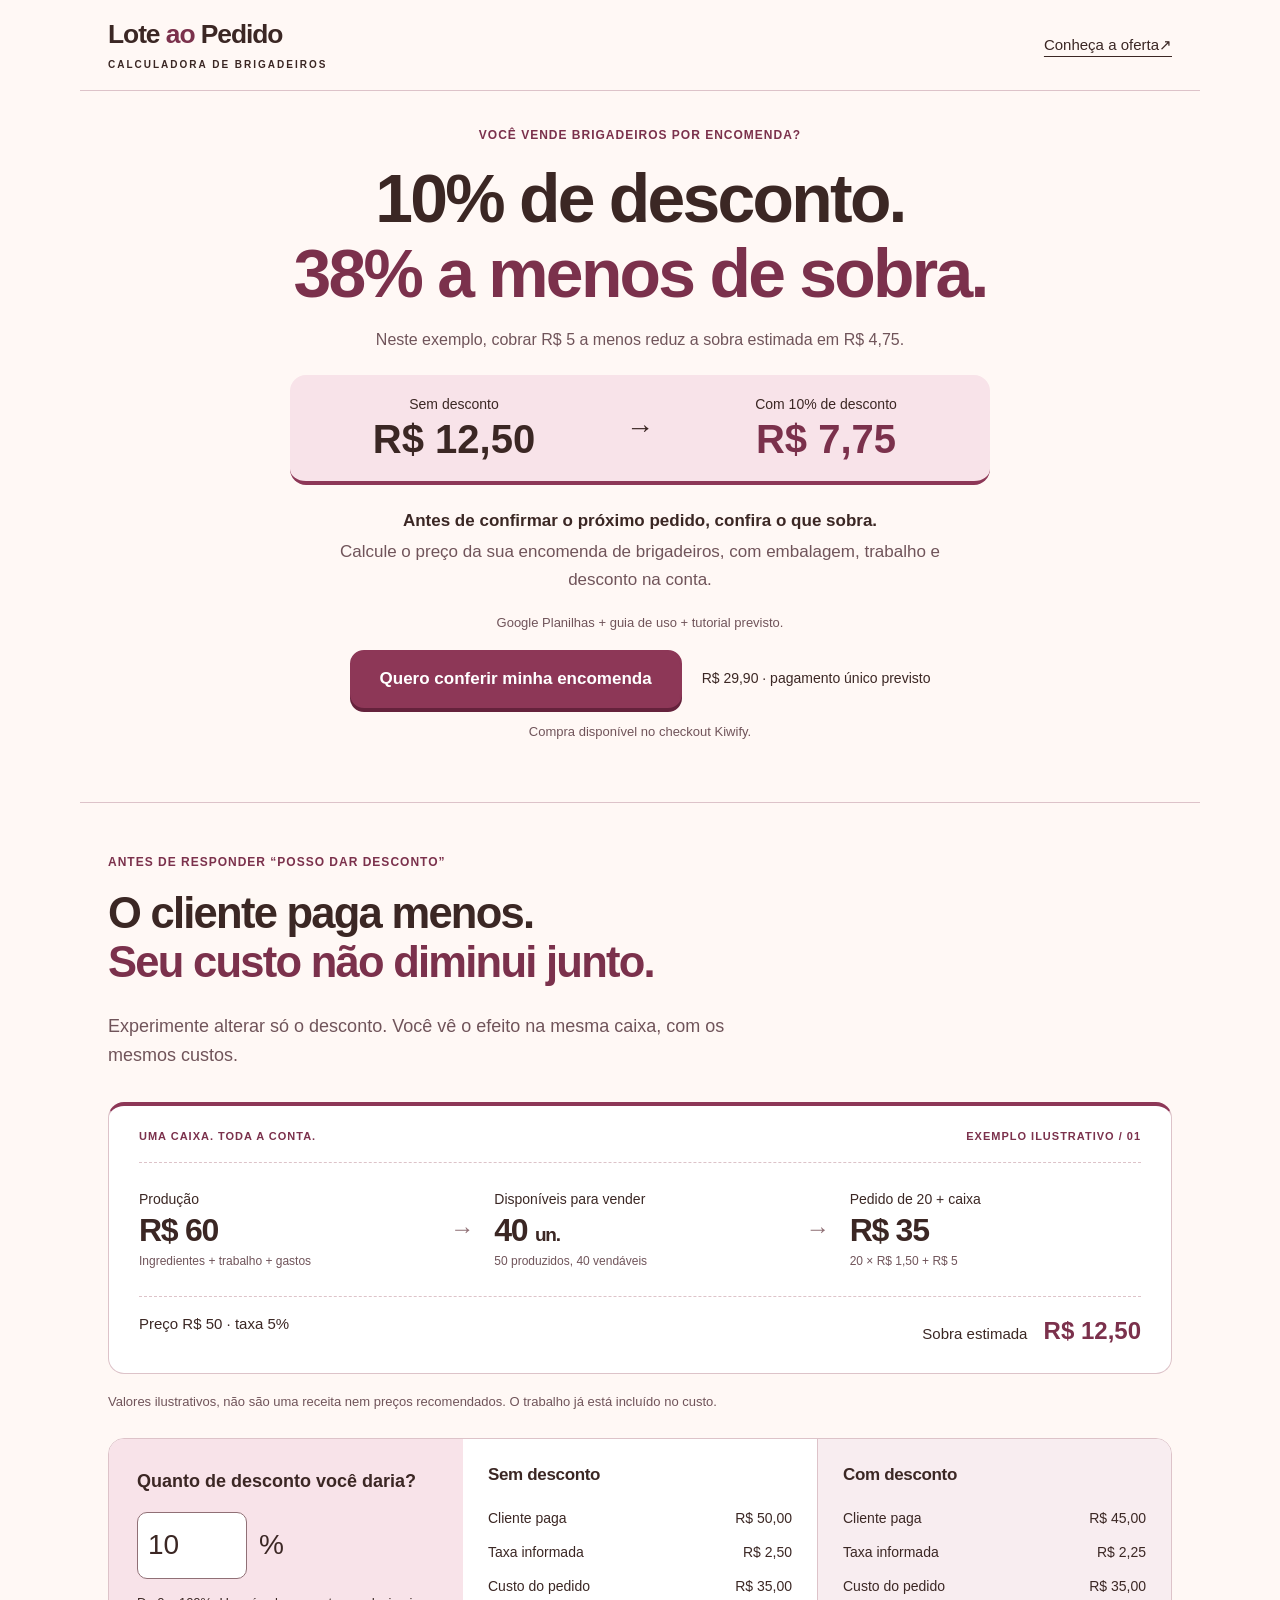
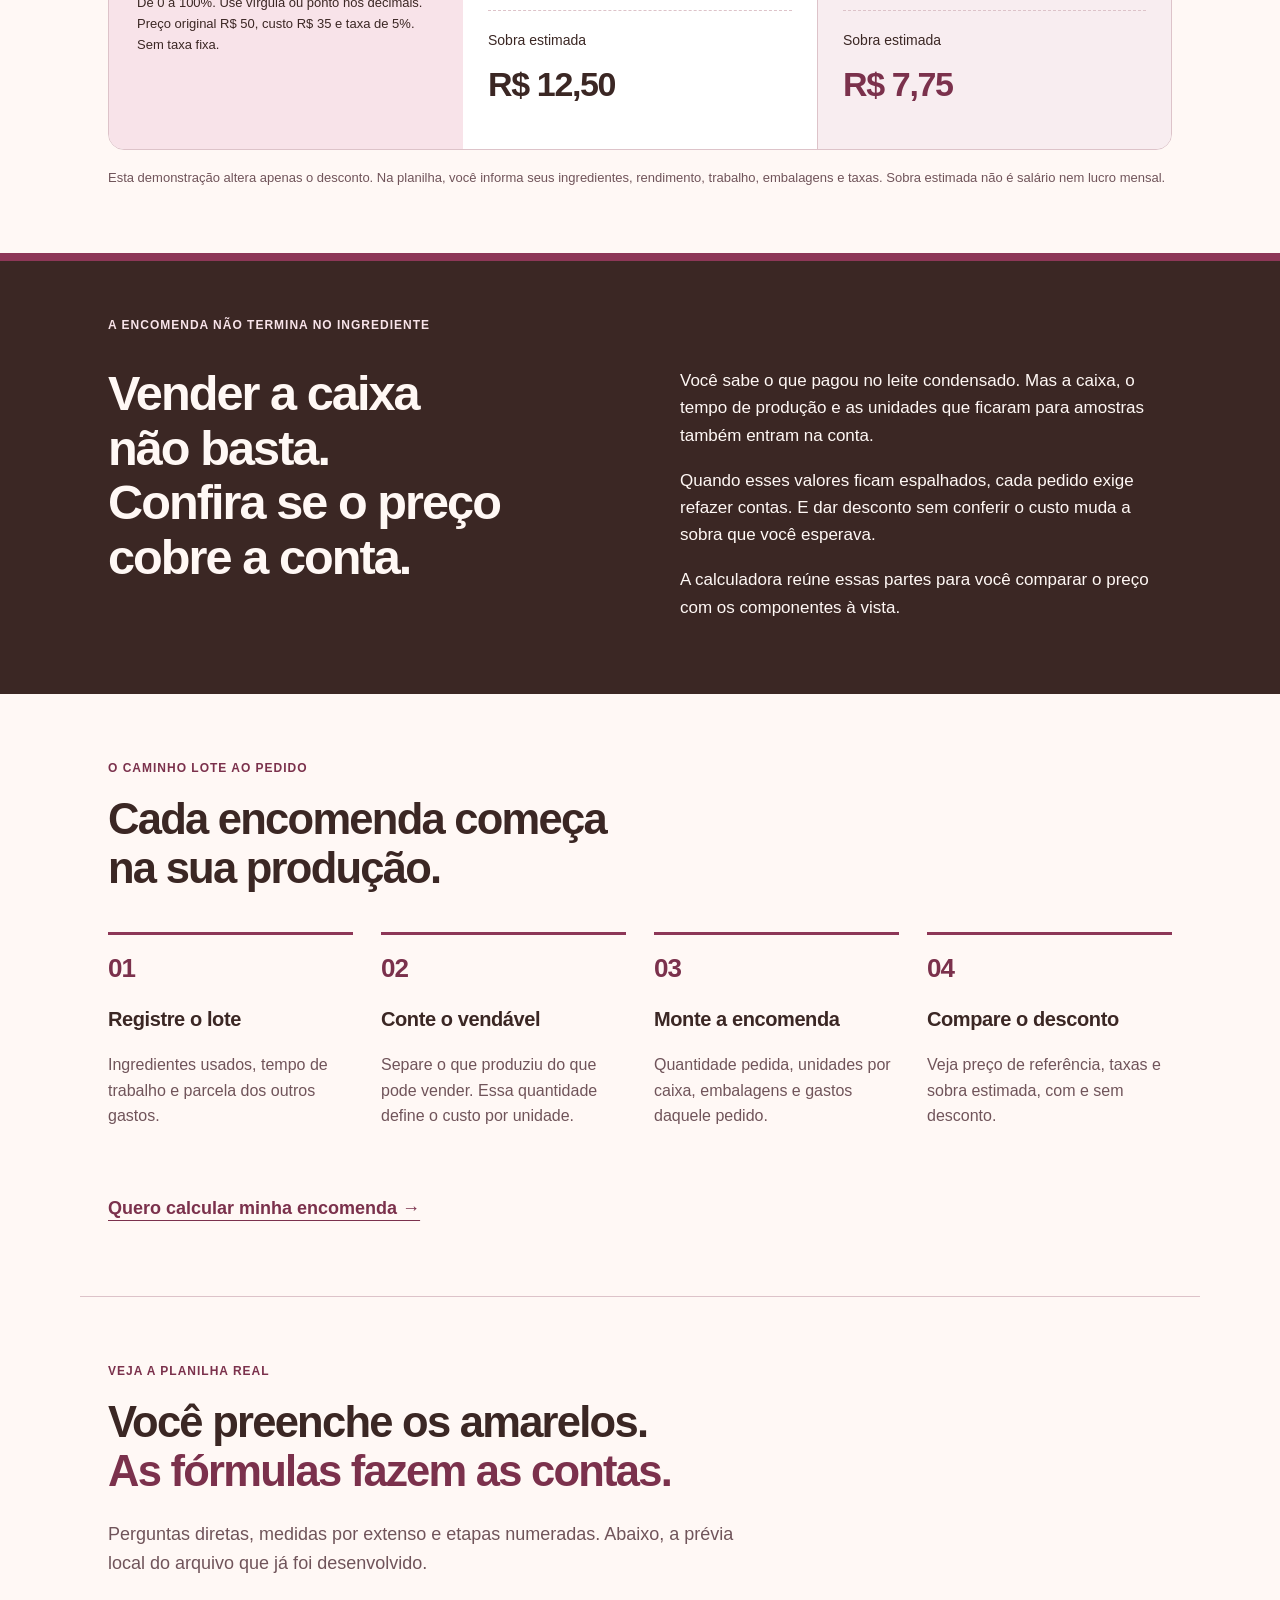
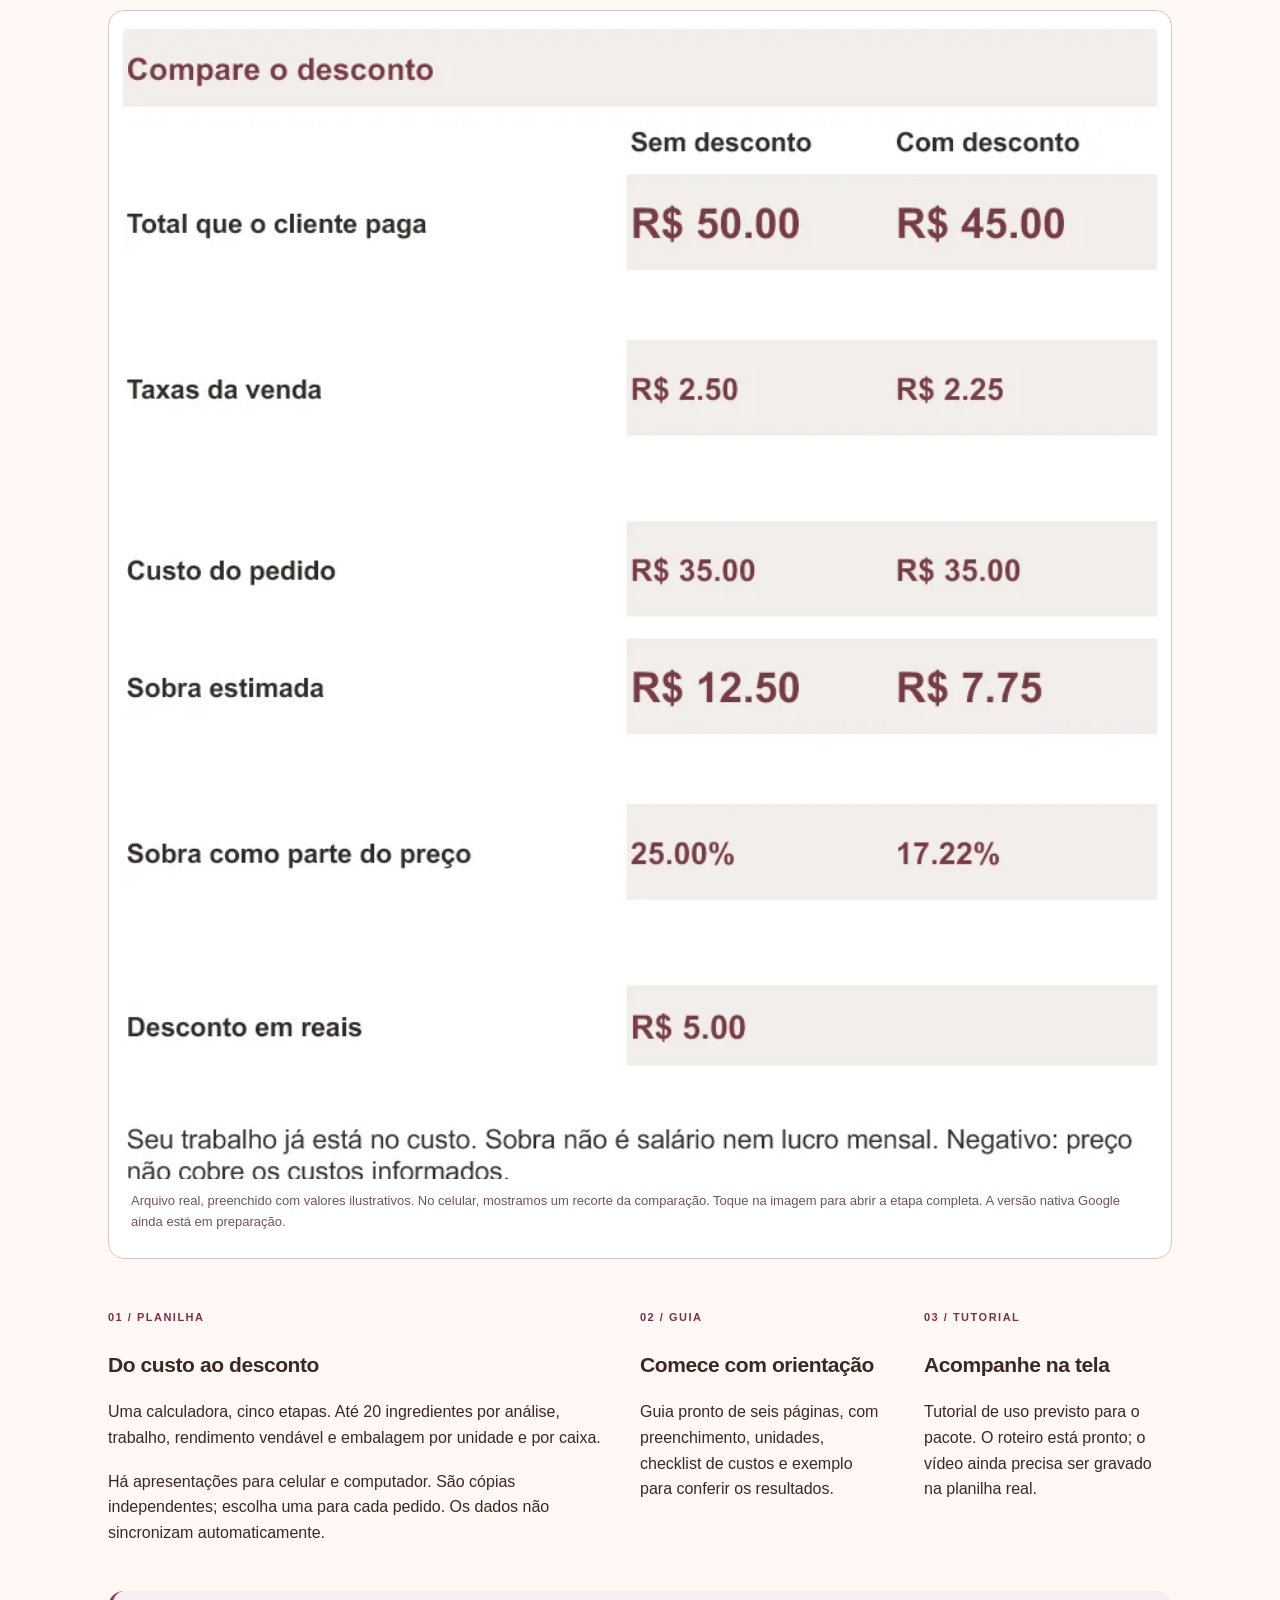
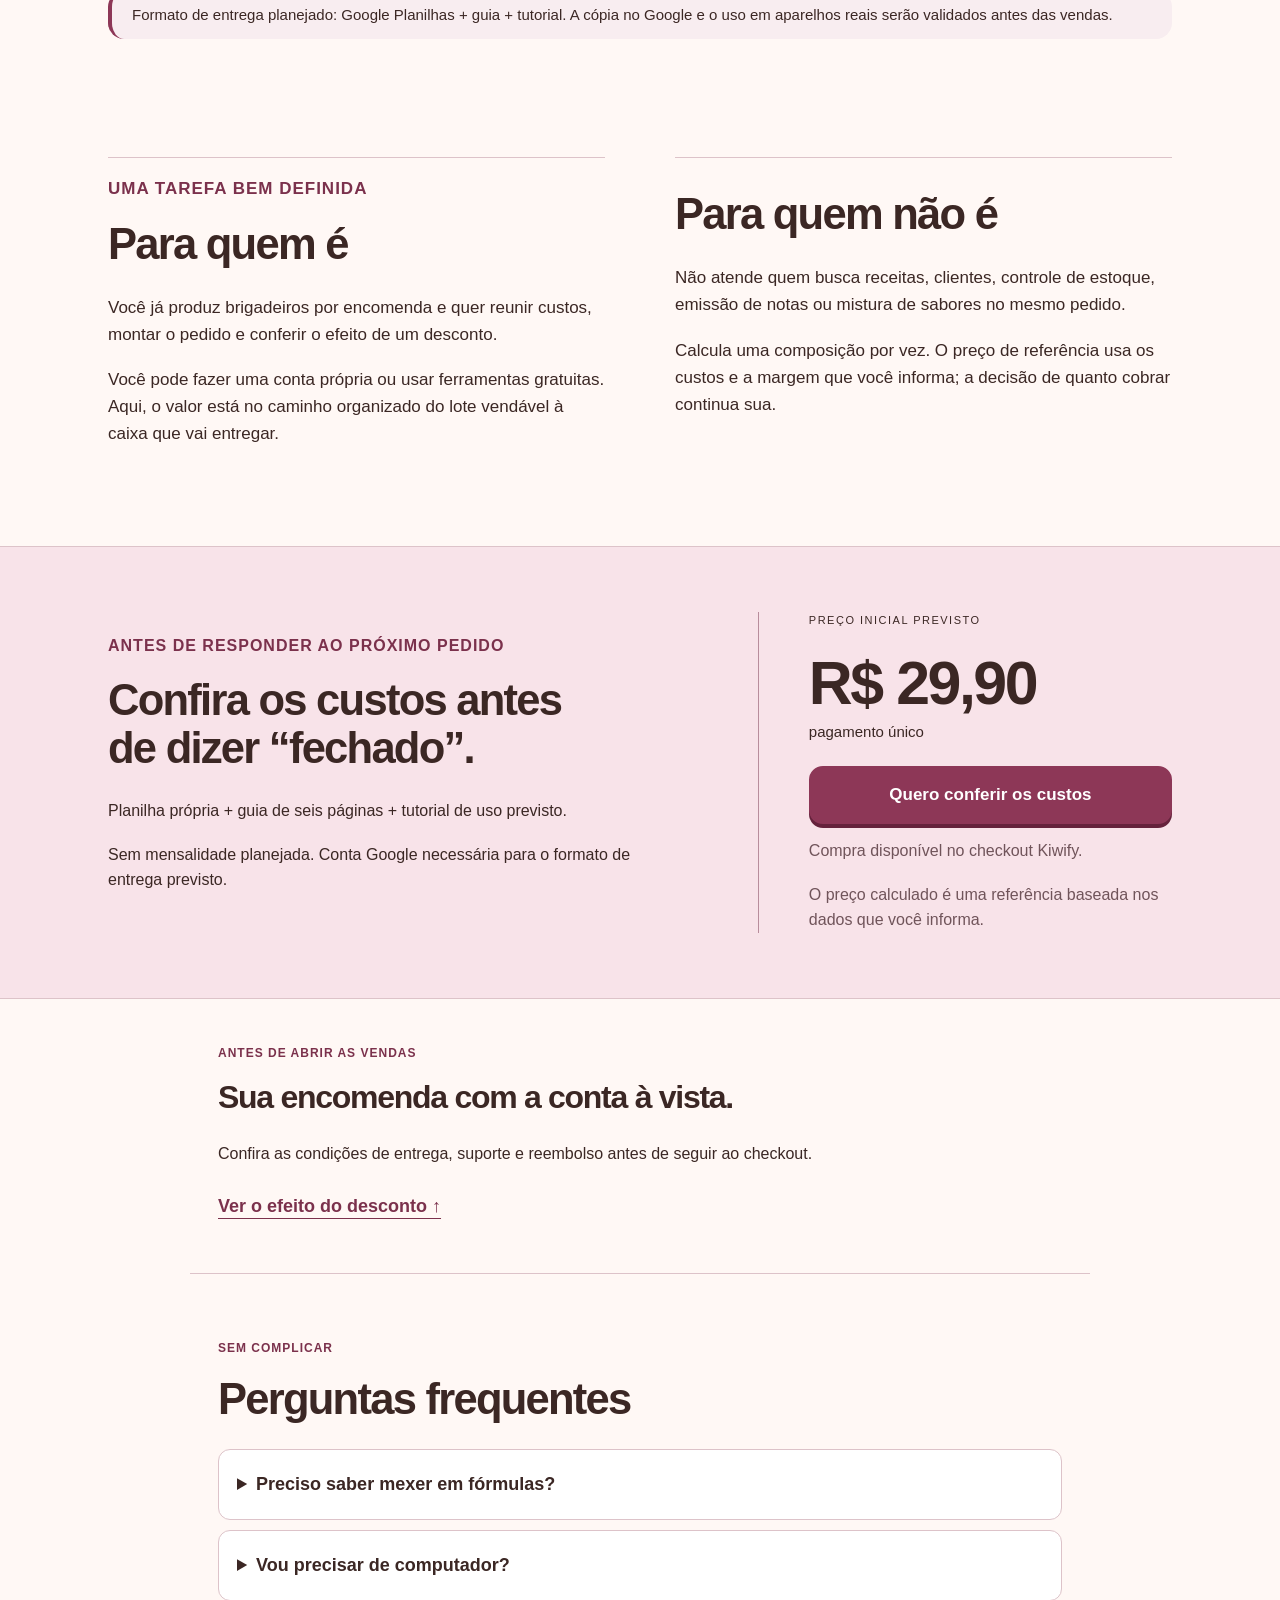
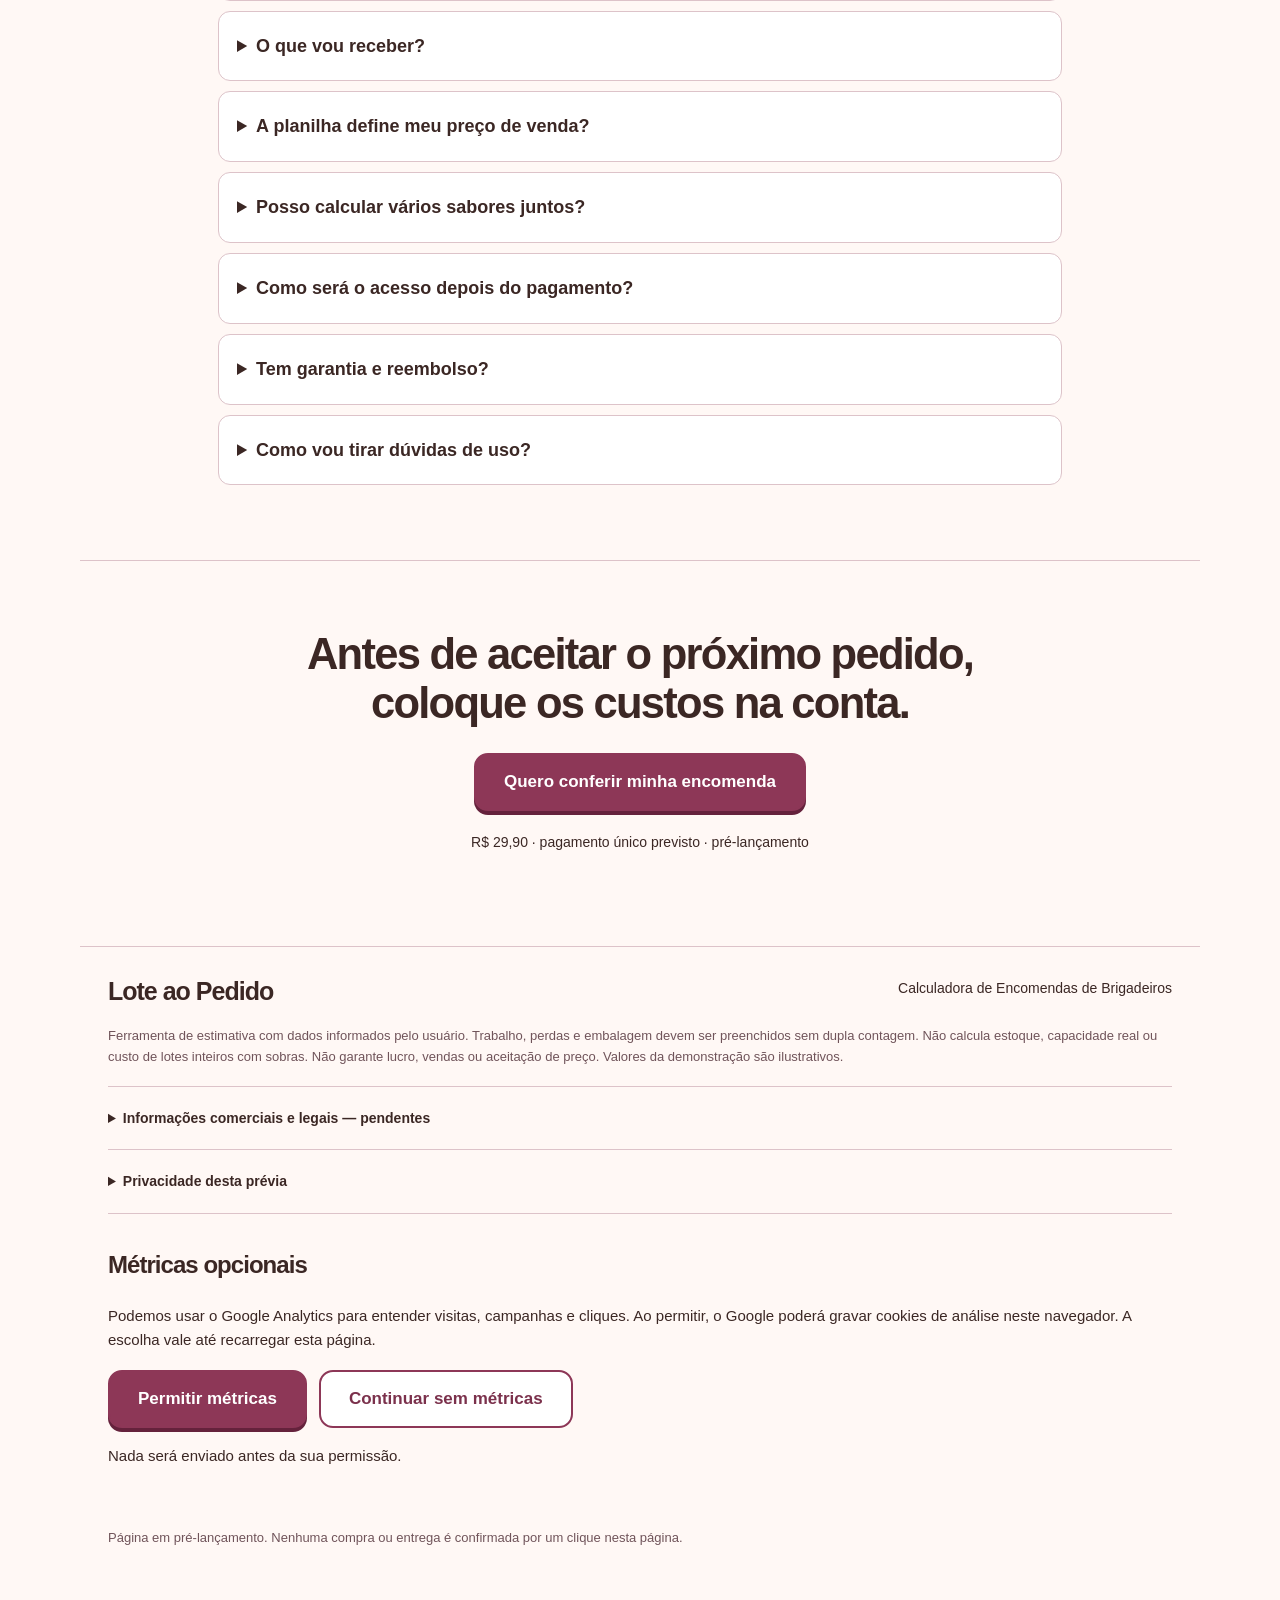
==== index.html @ d387a35c "Commit" ====
<!doctype html>
<html lang="pt-BR">
<head>
<meta charset="utf-8"><meta name="viewport" content="width=device-width, initial-scale=1">
<title>Calculadora de Encomendas de Brigadeiros | Lote ao Pedido</title>
<meta name="description" content="Calcule sua encomenda de brigadeiros com ingredientes, trabalho, embalagem e desconto. Conheça a calculadora Lote ao Pedido. Preço planejado: R$ 29,90.">
<meta name="robots" content="noindex, nofollow">
<meta property="og:title" content="10% de desconto. 38% a menos de sobra — veja a conta."><meta property="og:description" content="Calculadora de Encomendas de Brigadeiros. Do lote vendável ao pedido e ao desconto. Em pré-lançamento."><meta property="og:type" content="website"><meta property="og:locale" content="pt_BR"><meta property="og:image" content="img/og.png">
<meta name="theme-color" content="#8d3757"><link rel="icon" href="img/favicon.svg" type="image/svg+xml"><link rel="stylesheet" href="style.css">
<script src="config.js" defer></script><script src="analytics.js" defer></script><script src="app.js" defer></script>
</head>
<body>
<a class="skip" href="#conteudo">Pular para o conteúdo</a>
<header class="masthead wrap"><a class="wordmark" href="#conteudo">Lote <i>ao</i> Pedido<span>CALCULADORA DE BRIGADEIROS</span></a><a href="#oferta" class="header-link">Conheça a oferta <span aria-hidden="true">↗</span></a></header>
<main id="conteudo">
<section class="hero wrap" aria-labelledby="promessa">
<p class="eyebrow">VOCÊ VENDE BRIGADEIROS POR ENCOMENDA?</p>
<h1 id="promessa">10% de desconto.<br><span>38% a menos de sobra.</span></h1>
<p class="open-account">Neste exemplo, cobrar R$&nbsp;5 a menos reduz a sobra estimada em R$&nbsp;4,75.</p>
<div class="hero-impact" aria-label="Exemplo ilustrativo: sobra estimada antes e depois de dez por cento de desconto"><div><span>Sem desconto</span><strong>R$&nbsp;12,50</strong></div><b aria-hidden="true">→</b><div><span>Com 10% de desconto</span><strong>R$&nbsp;7,75</strong></div></div>
<p class="lead"><strong>Antes de confirmar o próximo pedido, confira o que sobra.</strong> Calcule o preço da sua encomenda de brigadeiros, com embalagem, trabalho e desconto na conta.</p>
<p class="caption hero-format">Google Planilhas + guia de uso + tutorial previsto.</p>
<div class="hero-actions"><a class="button" data-buy="hero" href="#pre-lancamento">Quero conferir minha encomenda</a><span>R$&nbsp;29,90 · pagamento único previsto</span></div>
<p class="status" data-launch-status>Pré-lançamento · compras ainda indisponíveis.</p>
</section>
<section class="demo wrap" id="conta" aria-labelledby="demo-title">
<div class="section-heading"><p class="eyebrow">ANTES DE RESPONDER “POSSO DAR DESCONTO”</p><h2 id="demo-title">O cliente paga menos.<br><i>Seu custo não diminui junto.</i></h2><p>Experimente alterar só o desconto. Você vê o efeito na mesma caixa, com os mesmos custos.</p></div>
<div class="receipt" aria-label="Resumo do exemplo ilustrativo">
<div class="receipt-title"><span>UMA CAIXA. TODA A CONTA.</span><span>EXEMPLO ILUSTRATIVO / 01</span></div>
<div class="receipt-flow"><div><span>Produção</span><strong>R$&nbsp;60</strong><small>Ingredientes + trabalho + gastos</small></div><b aria-hidden="true">→</b><div><span>Disponíveis para vender</span><strong>40 <em>un.</em></strong><small>50 produzidos, 40 vendáveis</small></div><b aria-hidden="true">→</b><div><span>Pedido de 20 + caixa</span><strong>R$&nbsp;35</strong><small>20 × R$ 1,50 + R$ 5</small></div></div>
<div class="receipt-bottom"><span>Preço R$&nbsp;50 · taxa 5%</span><span>Sobra estimada <strong>R$&nbsp;12,50</strong></span></div>
</div>
<p class="caption">Valores ilustrativos, não são uma receita nem preços recomendados. O trabalho já está incluído no custo.</p>

<div class="comparison"><div class="discount-control"><label for="desconto">Quanto de desconto você daria?</label><div><input id="desconto" type="text" inputmode="decimal" maxlength="12" value="10" aria-describedby="demo-hint demo-error"><span>%</span></div><p id="demo-hint">De 0 a 100%. Use vírgula ou ponto nos decimais. Preço original R$ 50, custo R$ 35 e taxa de 5%. Sem taxa fixa.</p><p id="demo-error" role="alert"></p></div>
<div class="comparison-results" aria-live="polite" aria-atomic="true"><div><h3>Sem desconto</h3><dl><div><dt>Cliente paga</dt><dd>R$&nbsp;50,00</dd></div><div><dt>Taxa informada</dt><dd>R$&nbsp;2,50</dd></div><div><dt>Custo do pedido</dt><dd>R$&nbsp;35,00</dd></div><div class="sum"><dt>Sobra estimada</dt><dd>R$&nbsp;12,50</dd></div></dl></div><div class="after"><h3>Com desconto</h3><dl><div><dt>Cliente paga</dt><dd id="preco-final">R$&nbsp;45,00</dd></div><div><dt>Taxa informada</dt><dd id="taxa-final">R$&nbsp;2,25</dd></div><div><dt>Custo do pedido</dt><dd>R$&nbsp;35,00</dd></div><div class="sum"><dt>Sobra estimada</dt><dd id="sobra-final">R$&nbsp;7,75</dd></div></dl></div></div></div>
<p class="caption">Esta demonstração altera apenas o desconto. Na planilha, você informa seus ingredientes, rendimento, trabalho, embalagens e taxas. Sobra estimada não é salário nem lucro mensal.</p><noscript><p>Ative JavaScript para alterar o desconto. O exemplo de 10% acima continua disponível para leitura.</p></noscript>
</section>
<section class="problem"><div class="wrap editorial"><p class="eyebrow">A ENCOMENDA NÃO TERMINA NO INGREDIENTE</p><h2>Vender a caixa não basta.<br>Confira se o preço cobre a conta.</h2><div><p>Você sabe o que pagou no leite condensado. Mas a caixa, o tempo de produção e as unidades que ficaram para amostras também entram na conta.</p><p>Quando esses valores ficam espalhados, cada pedido exige refazer contas. E dar desconto sem conferir o custo muda a sobra que você esperava.</p><p>A calculadora reúne essas partes para você comparar o preço com os componentes à vista.</p></div></div></section>
<section class="wrap mechanism" aria-labelledby="mechanism-title"><p class="eyebrow">O CAMINHO LOTE AO PEDIDO</p><h2 id="mechanism-title">Cada encomenda começa<br>na sua produção.</h2><ol class="steps"><li><span>01</span><h3>Registre o lote</h3><p>Ingredientes usados, tempo de trabalho e parcela dos outros gastos.</p></li><li><span>02</span><h3>Conte o vendável</h3><p>Separe o que produziu do que pode vender. Essa quantidade define o custo por unidade.</p></li><li><span>03</span><h3>Monte a encomenda</h3><p>Quantidade pedida, unidades por caixa, embalagens e gastos daquele pedido.</p></li><li><span>04</span><h3>Compare o desconto</h3><p>Veja preço de referência, taxas e sobra estimada, com e sem desconto.</p></li></ol><a class="text-link" data-buy="mecanismo" href="#pre-lancamento">Quero calcular minha encomenda →</a></section>
<section class="product wrap" id="planilha"><div class="section-heading"><p class="eyebrow">VEJA A PLANILHA REAL</p><h2>Você preenche os amarelos.<br><i>As fórmulas fazem as contas.</i></h2><p>Perguntas diretas, medidas por extenso e etapas numeradas. Abaixo, a prévia local do arquivo que já foi desenvolvido.</p></div>
<figure><a href="img/pedido.webp" aria-label="Abrir imagem ampliada da etapa Seu pedido"><picture><source media="(max-width: 760px)" srcset="img/comparacao.webp" width="811" height="905"><img src="img/pedido.webp" alt="Planilha real para computador, com campos amarelos à esquerda e comparação: sobra de 12,50 reais sem desconto e 7,75 reais com desconto." width="1518" height="2309" loading="lazy"></picture></a><figcaption>Arquivo real, preenchido com valores ilustrativos. No celular, mostramos um recorte da comparação. Toque na imagem para abrir a etapa completa. A versão nativa Google ainda está em preparação.</figcaption></figure>
<div class="deliverables"><div><span>01 / PLANILHA</span><h3>Do custo ao desconto</h3><p>Uma calculadora, cinco etapas. Até 20 ingredientes por análise, trabalho, rendimento vendável e embalagem por unidade e por caixa.</p><p>Há apresentações para celular e computador. São cópias independentes; escolha uma para cada pedido. Os dados não sincronizam automaticamente.</p></div><div><span>02 / GUIA</span><h3>Comece com orientação</h3><p>Guia pronto de seis páginas, com preenchimento, unidades, checklist de custos e exemplo para conferir os resultados.</p></div><div><span>03 / TUTORIAL</span><h3>Acompanhe na tela</h3><p>Tutorial de uso previsto para o pacote. O roteiro está pronto; o vídeo ainda precisa ser gravado na planilha real.</p></div></div>
<p class="note">Formato de entrega planejado: Google Planilhas + guia + tutorial. A cópia no Google e o uso em aparelhos reais serão validados antes das vendas.</p></section>
<section class="fit wrap"><div><p class="eyebrow">UMA TAREFA BEM DEFINIDA</p><h2>Para quem é</h2><p>Você já produz brigadeiros por encomenda e quer reunir custos, montar o pedido e conferir o efeito de um desconto.</p><p>Você pode fazer uma conta própria ou usar ferramentas gratuitas. Aqui, o valor está no caminho organizado do lote vendável à caixa que vai entregar.</p></div><div><h2>Para quem não é</h2><p>Não atende quem busca receitas, clientes, controle de estoque, emissão de notas ou mistura de sabores no mesmo pedido.</p><p>Calcula uma composição por vez. O preço de referência usa os custos e a margem que você informa; a decisão de quanto cobrar continua sua.</p></div></section>
<section class="offer" id="oferta"><div class="wrap offer-inner"><div><p class="eyebrow">ANTES DE RESPONDER AO PRÓXIMO PEDIDO</p><h2>Confira os custos antes de dizer “fechado”.</h2><p>Planilha própria + guia de seis páginas + tutorial de uso previsto.</p><p>Sem mensalidade planejada. Conta Google necessária para o formato de entrega previsto.</p></div><div class="purchase"><p>PREÇO INICIAL PREVISTO</p><strong class="price">R$&nbsp;29,90</strong><span>pagamento único</span><a class="button" data-buy="oferta" href="#pre-lancamento">Quero conferir os custos</a><p class="status" data-launch-status>Pré-lançamento · compras ainda indisponíveis.</p><p class="caption">O preço calculado é uma referência baseada nos dados que você informa.</p></div></div></section>
<section class="wrap launch" id="pre-lancamento" tabindex="-1"><p class="eyebrow">ANTES DE ABRIR AS VENDAS</p><h2>A oferta está em preparação.</h2><p>O checkout ainda não está disponível. A entrega, o suporte e as condições comerciais serão confirmados antes do lançamento. Você pode conhecer a ferramenta e experimentar a conta acima.</p><a class="text-link" href="#conta">Ver o efeito do desconto ↑</a></section>
<section class="faq wrap" id="duvidas"><p class="eyebrow">SEM COMPLICAR</p><h2>Perguntas frequentes</h2>
<details><summary>Preciso saber mexer em fórmulas?</summary><p>Você preenche os espaços amarelos e acompanha os resultados. As cinco etapas têm perguntas e orientações. O guia explica unidades, rateio e leitura da sobra.</p></details>
<details><summary>Vou precisar de computador?</summary><p>Existe uma apresentação estreita para celular e outra para computador. A entrega planejada usa uma conta Google e o app Google Planilhas no celular. Cópia, edição e recálculo em aparelhos reais ainda precisam de validação antes do lançamento.</p></details>
<details><summary>O que vou receber?</summary><p>O pacote planejado reúne a calculadora, o guia pronto de seis páginas e um tutorial de uso ainda a gravar. Não inclui receitas, consultoria contábil ou sistema de estoque.</p></details>
<details><summary>A planilha define meu preço de venda?</summary><p>Ela calcula um preço de referência com seus custos, taxas e margem informada. Você escolhe quanto cobrar. A ferramenta não prevê aceitação do cliente nem garante resultado financeiro.</p></details>
<details><summary>Posso calcular vários sabores juntos?</summary><p>Esta versão trabalha com uma composição de brigadeiro por análise. Para outra composição, faça outra cópia. Não calcula pedidos com mistura de sabores.</p></details>
<details><summary>Como será o acesso depois do pagamento?</summary><p>A entrega planejada é pela área de membros Kiwify, após aprovação do pagamento, com instruções no e-mail da compra. Esse fluxo ainda precisa ser configurado e testado. Não há acesso à planilha nesta página pública.</p></details>
<details><summary>Tem garantia e reembolso?</summary><p>A política planejada prevê solicitação de reembolso em sete dias, preservando os direitos legais aplicáveis. Condições, canal e contato serão preenchidos e confirmados antes das vendas; a política ainda não está ativa.</p></details>
<details><summary>Como vou tirar dúvidas de uso?</summary><p>O suporte previsto cobre acesso e uso básico. O e-mail real e o prazo de atendimento ainda serão definidos e publicados antes do lançamento.</p></details>
</section>
<section class="wrap final-cta"><h2>Antes de aceitar o próximo pedido,<br>coloque os custos na conta.</h2><a class="button" data-buy="final" href="#pre-lancamento">Quero conferir minha encomenda</a><p>R$&nbsp;29,90 · pagamento único previsto · pré-lançamento</p></section>
</main>
<footer class="wrap"><div class="footer-head"><strong>Lote ao Pedido</strong><span>Calculadora de Encomendas de Brigadeiros</span></div><p>Ferramenta de estimativa com dados informados pelo usuário. Trabalho, perdas e embalagem devem ser preenchidos sem dupla contagem. Não calcula estoque, capacidade real ou custo de lotes inteiros com sobras. Não garante lucro, vendas ou aceitação de preço. Valores da demonstração são ilustrativos.</p><details id="comercial"><summary>Informações comerciais e legais — pendentes</summary><dl class="legal-fields"><dt>Fornecedor e identificação fiscal</dt><dd>A preencher com dados reais antes do lançamento.</dd><dt>Endereço físico e eletrônico</dt><dd>A preencher com dados reais antes do lançamento.</dd><dt>E-mail de suporte e prazo de atendimento</dt><dd>A definir antes do lançamento.</dd><dt>Entrega e prazo de acesso</dt><dd>Fluxo Kiwify previsto; configuração e teste pendentes.</dd><dt>Termos de uso e licença</dt><dd>Texto final pendente. Uso pessoal da cópia, sem redistribuição ou revenda, previsto.</dd><dt>Reembolso</dt><dd>Política de sete dias planejada; canais e condições finais pendentes.</dd></dl></details><details id="privacidade"><summary>Privacidade desta prévia</summary><p>Os eventos de visita e clique ficam somente na memória da aba e desaparecem ao recarregar. O Google Analytics é opcional e só será carregado após sua permissão no controle abaixo. Você poderá recusar ou desativar as métricas sem perder acesso à página. Não inclua dados pessoais nos parâmetros de campanha. Na compra futura, a Kiwify processará os dados necessários ao pagamento. Política final, responsável, contato e retenção devem ser definidos antes do lançamento.</p></details><section id="metricas" hidden aria-labelledby="metricas-title"><h2 id="metricas-title">Métricas opcionais</h2><p>Podemos usar o Google Analytics para entender visitas, campanhas e cliques. Ao permitir, o Google poderá gravar cookies de análise neste navegador. A escolha vale até recarregar esta página.</p><div class="consent-actions"><button type="button" class="button" data-consent="allow">Permitir métricas</button><button type="button" class="button consent-deny" data-consent="deny">Continuar sem métricas</button></div><p data-consent-status role="status">Nada será enviado antes da sua permissão.</p></section><p class="caption">Página em pré-lançamento. Nenhuma compra ou entrega é confirmada por um clique nesta página.</p></footer>
<aside class="mobile-bar" aria-label="Oferta"><span><b>R$&nbsp;29,90</b><small>pré-lançamento</small></span><a class="button" data-buy="barra" href="#pre-lancamento">Ver a oferta</a></aside>
</body></html>
---- style.css ----
:root{--paper:#fff8f5;--ink:#3b2724;--plum:#7b314c;--line:#ddc3c9;--muted:#70545a;--cream:#f8e3e9;--white:#fffdfb}*{box-sizing:border-box}html{scroll-behavior:smooth;scroll-padding-top:24px}body{margin:0;background:var(--paper);color:var(--ink);font-family:"Trebuchet MS",Verdana,sans-serif;font-size:1.125rem;line-height:1.6}a{color:inherit}button,input{font:inherit}.wrap{max-width:1120px;margin:auto;padding-inline:28px}.masthead{display:flex;align-items:center;justify-content:space-between;padding-block:25px;border-bottom:1px solid var(--line)}.wordmark{text-decoration:none;font-family:Georgia,serif;font-size:1.875rem;line-height:1.1}.wordmark i{font-weight:400;font-size:1.4375rem}.wordmark span{display:block;font:0.625rem "Trebuchet MS",sans-serif;letter-spacing:2px;margin-top:10px}.header-link{font-size:0.9375rem;text-underline-offset:6px}.eyebrow{font-size:0.75rem;font-weight:bold;letter-spacing:1.8px;color:var(--plum);line-height:1.5}h1,h2{font-family:Georgia,"Times New Roman",serif;font-weight:400;letter-spacing:-.035em;line-height:1.09;text-wrap:balance}h1{font-size:clamp(2.125rem,4.1vw,3.625rem);max-width:960px;margin:20px auto;color:var(--plum)}h2{font-size:clamp(1.9375rem,3.4vw,3rem);margin:14px 0 25px}h2 i{color:var(--plum);font-weight:400}h3{font-size:1.3125rem;line-height:1.3}p{margin:0 0 18px}.hero{text-align:center;padding-top:46px}.open-account{font-size:1.0625rem}.lead{max-width:720px;margin:20px auto 24px;color:var(--muted)}.hero-actions{display:flex;align-items:center;justify-content:center;gap:20px}.hero-actions>span{font-size:0.875rem}.button{display:inline-flex;align-items:center;justify-content:center;min-height:52px;padding:14px 24px;background:var(--plum);color:white;text-decoration:none;border:1px solid var(--plum);font-weight:bold;font-size:1rem;border-radius:4px;line-height:1.4;text-align:center}.button:hover{background:#6b2842}.text-link{text-underline-offset:6px;font-weight:bold;color:var(--plum)}.status{font-size:0.875rem;margin:14px 0;color:var(--muted)}.receipt{background:var(--white);margin:36px auto 0;text-align:left;border:1px solid var(--line);border-top:5px solid var(--plum);box-shadow:0 12px 0 -5px #ead5dc;padding:22px 30px}.receipt-title{display:flex;justify-content:space-between;font-size:0.6875rem;letter-spacing:1.5px;color:var(--plum);border-bottom:1px dashed var(--line);padding-bottom:17px}.receipt-flow{display:grid;grid-template-columns:1fr auto 1fr auto 1fr;gap:20px;align-items:center;padding:25px 0}.receipt-flow>div{display:flex;flex-direction:column}.receipt-flow span{font-size:0.875rem}.receipt-flow strong{font-size:2.375rem;line-height:1.3;font-weight:400;font-family:Georgia,serif}.receipt-flow em{font-size:1.1875rem;font-style:normal}.receipt-flow small{font-size:0.75rem;color:var(--muted)}.receipt-flow>b{color:#907076;font-size:1.5rem}.receipt-bottom{display:flex;justify-content:space-between;border-top:1px dashed var(--line);padding-top:15px;font-size:0.9375rem}.receipt-bottom strong{font-size:1.5rem;margin-left:12px;color:var(--plum)}.caption{font-size:0.8125rem;line-height:1.6;color:var(--muted);margin:18px 0 0}.demo,.mechanism,.product,.faq{padding-block:85px}.section-heading{max-width:760px;margin-bottom:32px}.section-heading>p:not(.eyebrow){max-width:640px;color:var(--muted)}.comparison{display:grid;grid-template-columns:1fr 2fr;border:1px solid var(--line);background:var(--white)}.discount-control{background:var(--cream);padding:28px;align-self:stretch}.discount-control label{display:block;font-weight:bold;margin-bottom:16px}.discount-control>div{display:flex;align-items:center;gap:12px;font-size:1.75rem}.discount-control input{background:var(--white);border:1px solid #907076;border-radius:3px;width:110px;padding:10px;color:var(--ink)}.discount-control p{font-size:0.8125rem;margin:14px 0 0}.comparison-results{display:grid;grid-template-columns:1fr 1fr}.comparison-results>div{padding:25px}.comparison-results .after{border-left:1px solid var(--line);background:#f8edf0}.comparison-results h3{font-size:1.0625rem;margin:0 0 20px}dl{margin:0}dl>div{display:flex;justify-content:space-between;gap:12px;margin-bottom:12px;font-size:0.875rem}dd{margin:0;white-space:nowrap;font-variant-numeric:tabular-nums}.sum{display:block;border-top:1px dashed var(--line);padding-top:18px}.sum dd{font-size:2.1875rem;font-family:Georgia,serif;color:var(--plum);margin-top:6px}.negative{color:#9b2222!important}.problem{background:var(--plum);color:var(--paper);padding-block:64px}.editorial{display:grid;grid-template-columns:1fr 1fr;column-gap:80px}.editorial .eyebrow{color:#f8e3e9;grid-column:1/-1}.editorial h2{font-size:clamp(2.25rem,4.5vw,3.875rem)}.editorial>div{padding-top:15px;font-size:1.0625rem}.steps{list-style:none;padding:0;display:grid;grid-template-columns:repeat(4,1fr);gap:28px;margin:40px 0}.steps li{border-top:1px solid var(--line);padding-top:18px}.steps span{color:var(--plum);font:italic 1.875rem Georgia,serif}.steps h3{font-size:1.25rem}.steps p{font-size:1rem;color:var(--muted)}.product{border-top:1px solid var(--line)}figure{margin:0;background:var(--white);border:1px solid var(--line);padding:14px}figure img{display:block;width:100%;height:auto}figcaption{padding:12px 8px;font-size:0.8125rem;color:var(--muted)}.deliverables{display:grid;grid-template-columns:2fr 1fr 1fr;gap:36px;margin-top:42px}.deliverables span{font-size:0.6875rem;font-weight:bold;letter-spacing:1.5px;color:var(--plum)}.deliverables p{font-size:1rem}.note{border-left:3px solid var(--plum);padding:12px 20px;background:#f8edf0;font-size:0.9375rem;margin-top:28px}.fit{display:grid;grid-template-columns:1fr 1fr;gap:70px;padding-block:35px 80px}.fit>div{border-top:1px solid var(--line);padding-top:18px}.fit p{font-size:1.0625rem}.offer{background:#f8e3e9;padding-block:65px}.offer-inner{display:grid;grid-template-columns:1.4fr 1fr;gap:70px;align-items:center}.offer-inner>div>p{font-size:1rem}.purchase{border-left:1px solid #b88d9c;padding-left:50px}.purchase>p:first-child{font-size:0.6875rem;letter-spacing:1.5px}.price{display:block;font:4rem Georgia,serif;color:var(--plum)}.purchase>span{display:block;font-size:0.9375rem;margin-bottom:22px}.purchase .button{width:100%}.launch{padding-block:45px;border-bottom:1px solid var(--line);max-width:900px}.launch h2{font-size:2rem}.launch p:not(.eyebrow){font-size:1rem}.faq{max-width:900px}details{border-top:1px solid var(--line)}summary{cursor:pointer;font-weight:bold;padding:20px 0;min-height:48px}details p{padding-right:20px;font-size:1rem}.final-cta{border-top:1px solid var(--line);text-align:center;padding-block:55px 75px}.final-cta p{margin-top:20px;font-size:0.875rem}footer{border-top:1px solid var(--line);padding-block:30px 45px}footer>p{font-size:0.8125rem;color:var(--muted)}.footer-head{display:flex;justify-content:space-between;gap:18px;margin-bottom:20px;font-size:0.875rem}.footer-head strong{font:1.5625rem Georgia,serif}footer summary{font-size:0.875rem}.legal-fields{font-size:0.875rem;padding-bottom:20px}.legal-fields dt{font-weight:bold}.legal-fields dd{white-space:normal;margin-bottom:12px}.mobile-bar{display:none}.skip{position:absolute;left:12px;top:-100px;background:var(--white);padding:10px;z-index:20}.skip:focus{top:10px}:focus-visible{outline:3px solid #7b314c;outline-offset:5px}
@media(max-width:760px){body{font-size:1.0625rem}.wrap{padding-inline:22px}.masthead{padding-block:18px}.wordmark{font-size:1.5625rem}.wordmark span{font-size:0.5rem}.header-link{font-size:0.75rem}.hero{padding-top:28px}.eyebrow{font-size:0.625rem;letter-spacing:1.2px}h1{font-size:2.125rem;margin:15px auto;line-height:1.12}.lead{font-size:1rem;line-height:1.55;margin:15px auto 20px}.open-account{font-size:0.875rem}.hero-actions{flex-direction:column;gap:10px}.hero-actions .button{width:100%}.hero-actions>span{font-size:0.8125rem}.status{font-size:0.75rem}.receipt{margin-top:25px;padding:18px}.receipt-title{font-size:0.5625rem;gap:15px}.receipt-flow{gap:12px;grid-template-columns:1fr;padding:18px 0}.receipt-flow>div{display:grid;grid-template-columns:1fr auto;gap:0 10px}.receipt-flow small{grid-column:1/-1}.receipt-flow strong{font-size:1.75rem}.receipt-flow>b{display:none}.receipt-bottom{display:block;font-size:0.8125rem}.receipt-bottom>span{display:block}.receipt-bottom strong{font-size:1.5rem}.caption{font-size:0.75rem}.demo,.mechanism,.product,.faq{padding-block:55px}.comparison{grid-template-columns:1fr}.discount-control{padding:22px}.discount-control>div{font-size:1.5rem}.comparison-results>div{padding:18px 14px}dl>div{display:block;font-size:0.8125rem}dl dd{font-size:1.0625rem}.sum dd{font-size:1.75rem}.comparison-results h3{font-size:1rem}.editorial{grid-template-columns:1fr;gap:0}.problem{padding-block:40px}.editorial h2{margin-bottom:15px}.editorial>div{padding:0}.steps{grid-template-columns:1fr 1fr;gap:24px 22px}.steps p{font-size:0.9375rem}.steps h3{font-size:1.125rem}.deliverables{grid-template-columns:1fr;gap:20px;margin-top:30px}.deliverables>div{border-bottom:1px solid var(--line)}figure{padding:5px}.fit{grid-template-columns:1fr;gap:25px;padding-block:15px 50px}.offer{padding-block:40px}.offer-inner{grid-template-columns:1fr;gap:24px}.purchase{padding-left:0;border-left:0;border-top:1px solid #b88d9c;padding-top:24px}.purchase .price{font-size:3.5rem}.launch{padding-block:32px}.final-cta{padding-block:35px 50px}footer{padding-bottom:115px}.footer-head{flex-direction:column}.mobile-bar{position:fixed;bottom:0;left:0;right:0;display:flex;justify-content:space-between;align-items:center;gap:16px;padding:12px 22px calc(12px + env(safe-area-inset-bottom));background:var(--white);border-top:1px solid var(--line);z-index:10}.mobile-bar small{display:block;font-size:0.6875rem}.mobile-bar .button{font-size:0.875rem;padding:10px 20px;min-height:46px}html{scroll-padding-bottom:110px}#pre-lancamento{scroll-margin-bottom:110px}}
@media(max-width:360px){h1{font-size:1.875rem}.wrap{padding-inline:18px}.header-link{font-size:0.6875rem}.sum dd{font-size:1.5625rem}.receipt-title{letter-spacing:.5px}.mobile-bar{padding-inline:18px}}
@media(prefers-reduced-motion:reduce){html{scroll-behavior:auto}}

[hidden]{display:none!important}

.comparison,.offer-inner,.steps,.masthead{min-width:0}.comparison>* , .offer-inner>* , .steps>*{min-width:0}.masthead{flex-wrap:wrap;gap:16px}
@media(max-width:760px){.comparison-results{grid-template-columns:repeat(auto-fit,minmax(min(100%,8rem),1fr))}.comparison-results .after{border-top:1px solid var(--line)}.steps{grid-template-columns:repeat(auto-fit,minmax(min(100%,8rem),1fr))}.purchase .price{font-size:min(3.5rem,15vw)}.receipt-flow>div{grid-template-columns:minmax(0,1fr) auto}.mobile-bar>*{min-width:0}.mobile-bar .button{flex:1}.mobile-bar b{font-size:min(1.0625rem,5vw)}}

@media(min-width:761px) and (max-width:950px){.offer-inner{grid-template-columns:1fr}.purchase{padding-left:0;border-left:0;border-top:1px solid #b88d9c;padding-top:24px}.comparison{grid-template-columns:1fr}}

/* Confeitaria: chocolate no texto, rosa nos destaques e frutas vermelhas na ação. */
:root{--paper:#fff8f5;--ink:#3b2724;--plum:#7b314c;--line:#ddc3c9;--muted:#70545a;--cream:#f8e3e9;--white:#fff;--action:#8d3757}
h1,h2,h3,.wordmark,.receipt-flow strong,.sum dd,.steps span,.price,.footer-head strong{font-family:"Trebuchet MS",Verdana,sans-serif;font-weight:800;font-style:normal;letter-spacing:-.04em}
h1{font-size:clamp(2.5rem,5.3vw,4.75rem);line-height:1.1;margin:16px auto;max-width:1000px;color:var(--ink)}h1 span{color:var(--plum)}h2 i,.wordmark i{font-style:normal;font-weight:800;color:var(--plum)}h2{line-height:1.12}h3{letter-spacing:-.02em}.wordmark{font-size:1.65rem}.wordmark i{font-size:inherit}.wordmark span{font-weight:bold}.masthead{padding-block:20px}.hero{padding-block:35px 46px}.eyebrow{letter-spacing:1px}.open-account{font-size:1rem;color:var(--muted);max-width:670px;margin:16px auto}.lead{font-size:1.0625rem;max-width:650px;margin:20px auto}.lead strong{display:block;color:var(--ink);margin-bottom:4px}
.hero-impact{display:flex;align-items:center;justify-content:center;gap:30px;max-width:700px;margin:22px auto;padding:18px 22px;background:var(--cream);border-bottom:4px solid var(--action)}.hero-impact>div{flex:1;min-width:0}.hero-impact span{display:block;font-size:.875rem}.hero-impact strong{display:block;font-size:2.5rem;font-weight:800;font-variant-numeric:tabular-nums;line-height:1.2}.hero-impact>div:last-child strong{color:var(--plum)}.hero-impact>b{font-size:1.75rem}
.button{background:var(--action);border:2px solid var(--action);border-radius:7px;min-height:54px;font-weight:800;box-shadow:0 4px 0 #65223c}.button:hover{background:#702943;border-color:#702943}.button:active{box-shadow:none;transform:translateY(2px)}.status{font-size:.8125rem}.receipt{margin:0;border-top:4px solid var(--action);box-shadow:none}.receipt-flow strong{font-size:2rem}.receipt-title{font-weight:bold;letter-spacing:1px}.comparison{margin-top:26px}.comparison-results .after{background:#f8edf0}.sum dd{font-size:2.125rem;color:var(--ink)}.after .sum dd{color:var(--plum)}.demo{padding-block:50px 65px;border-top:1px solid var(--line)}.problem{background:var(--ink);border-top:8px solid var(--action);padding-block:55px}.editorial .eyebrow{color:var(--cream)}.editorial h2{font-size:clamp(2rem,3.8vw,3.25rem)}.steps li{border-top:3px solid var(--action)}.steps span{font-size:1.625rem}.mechanism,.product,.faq{padding-block:65px}.note{background:#f8edf0;border-left-color:var(--action)}.offer{background:var(--cream);border-block:1px solid #ddc3c9}.purchase{border-color:#b88d9c}.price{font-size:3.8rem;color:var(--ink);line-height:1.2}.mobile-bar{border-top-color:var(--action)}:focus-visible{outline-color:#7b314c}
@media(max-width:950px){dl>div{display:block}.receipt-bottom{flex-wrap:wrap}}
@media(max-width:760px){.masthead{padding-block:16px}.wordmark{font-size:1.375rem}.hero{padding-block:26px 32px}h1{font-size:2.3rem;margin:15px auto;line-height:1.1}.eyebrow{font-size:.6875rem;letter-spacing:.7px}.open-account{font-size:.875rem;line-height:1.5;margin:12px auto}.hero-impact{gap:10px;padding:13px 12px;margin:18px auto}.hero-impact span{font-size:.6875rem}.hero-impact strong{font-size:min(1.75rem,7vw);margin-top:5px}.hero-impact>b{font-size:1.25rem}.lead{font-size:.9375rem;line-height:1.5;margin:17px auto}.hero-actions{gap:12px}.status{font-size:.75rem}.receipt{margin:0}.receipt-flow strong{font-size:1.625rem}.demo,.mechanism,.product,.faq{padding-block:45px}.sum dd{font-size:1.625rem}.problem{padding-block:35px}.editorial h2{margin-bottom:20px}.mobile-bar{border-top-width:2px}.purchase .price{font-size:min(3.5rem,15vw)}}
@media(max-width:360px){h1{font-size:2.05rem}.sum dd{font-size:1.4375rem}}
@media(prefers-reduced-motion:reduce){.button:active{transform:none}}

/* Áreas de toque e controles opcionais sem sobrepor a leitura. */
h1,h2,h3,.receipt-flow span{overflow-wrap:anywhere}
.button{border-radius:14px;min-height:58px;padding-inline:28px;font-size:1.0625rem;transition:transform .16s ease,box-shadow .16s ease,background-color .16s ease}
.button:hover{transform:translateY(-2px);box-shadow:0 7px 0 #65223c}
.hero-impact,.receipt,.comparison,figure,.note{border-radius:16px}
.comparison{overflow:hidden}
.discount-control input{border-radius:10px}
figure img{border-radius:10px}
.note{border-left-width:4px}
.faq details{border:1px solid var(--line);border-radius:12px;margin-block:10px;padding-inline:18px;background:var(--white)}
.mobile-bar{border-radius:18px 18px 0 0}
@media(prefers-reduced-motion:reduce){.button{transition:none}.button:hover{transform:none}}
.header-link,.text-link{display:inline-flex;align-items:center;min-height:44px}.hero-format{margin:0 auto 16px}.consent-actions{display:flex;flex-wrap:wrap;gap:12px}.consent-deny{background:var(--white);color:var(--plum);box-shadow:none}.consent-deny:hover{background:var(--cream);border-color:var(--plum)}#metricas{padding-block:24px;border-top:1px solid var(--line)}#metricas h2{font-size:1.5rem}#metricas p{font-size:.9375rem}#metricas [data-consent-status]{margin-top:16px}.button:disabled{cursor:default;box-shadow:none}input{caret-color:var(--plum)}::selection{background:var(--cream);color:var(--ink)}
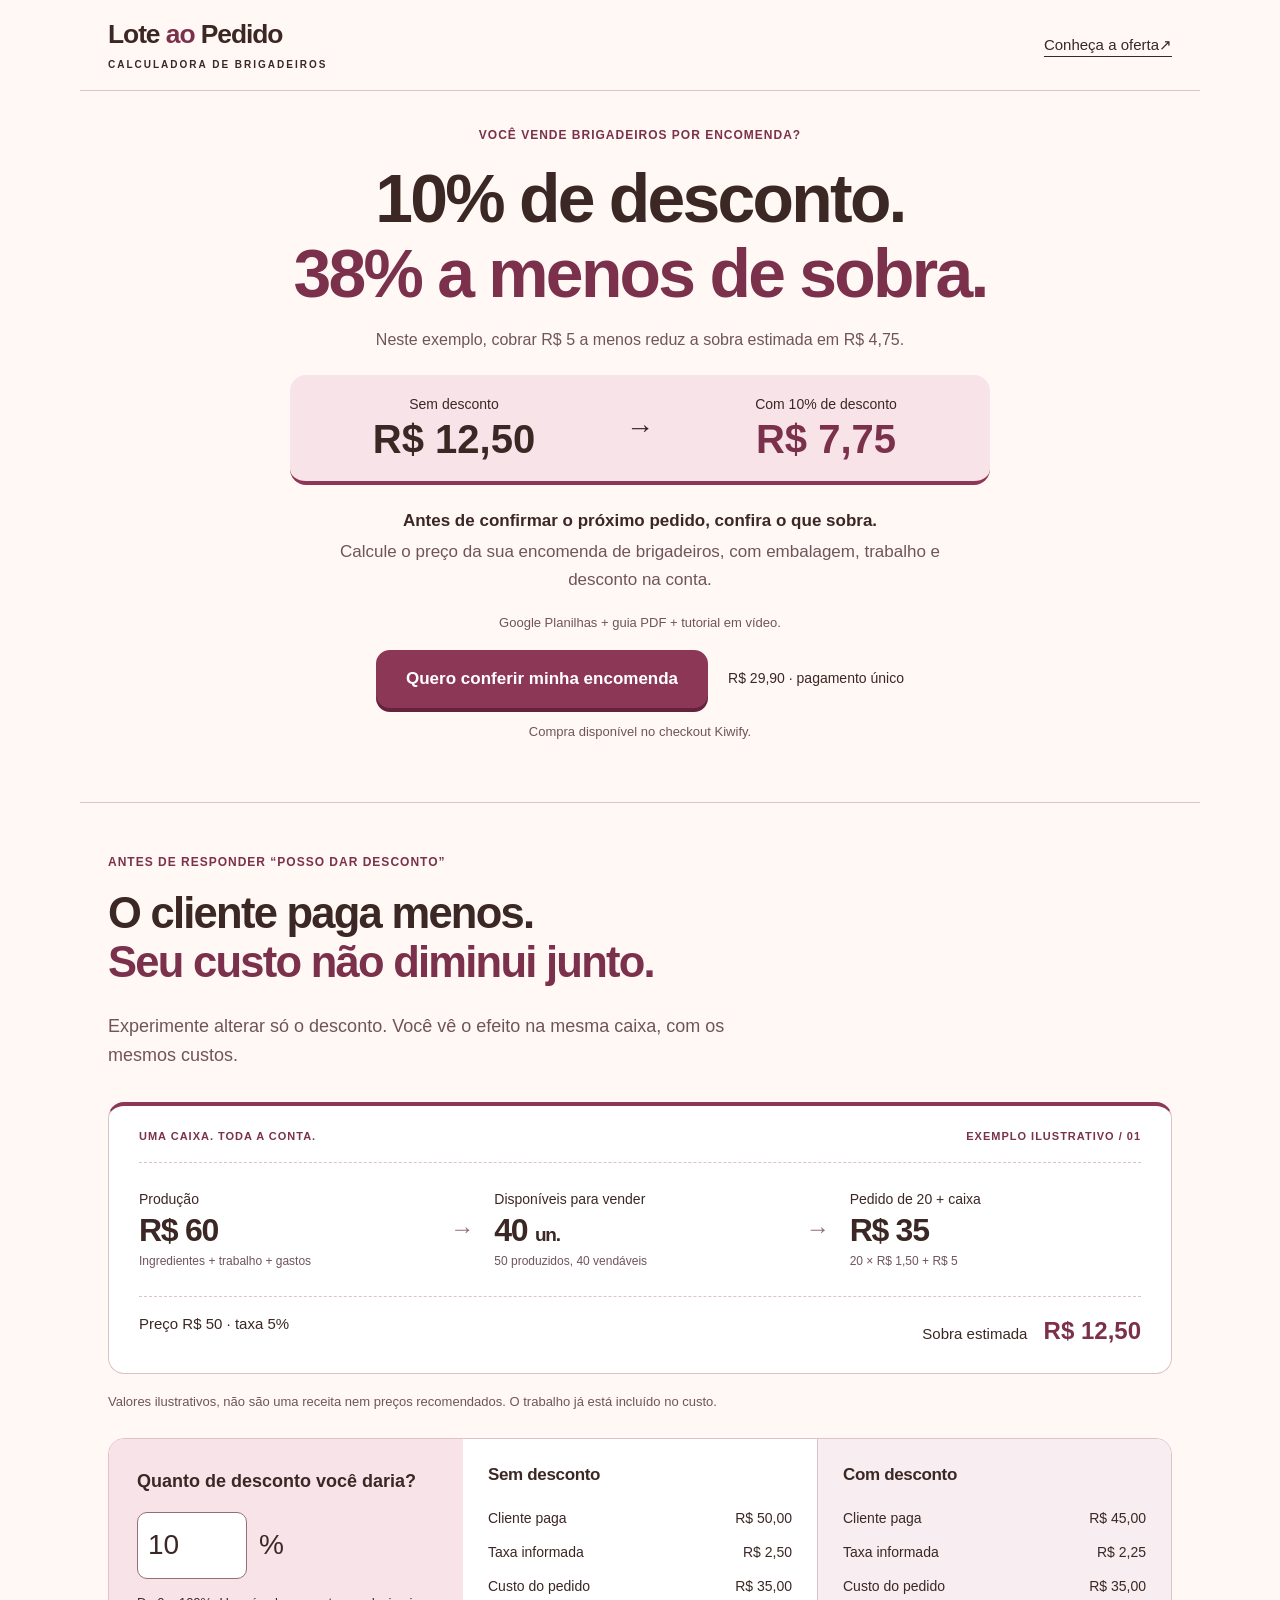
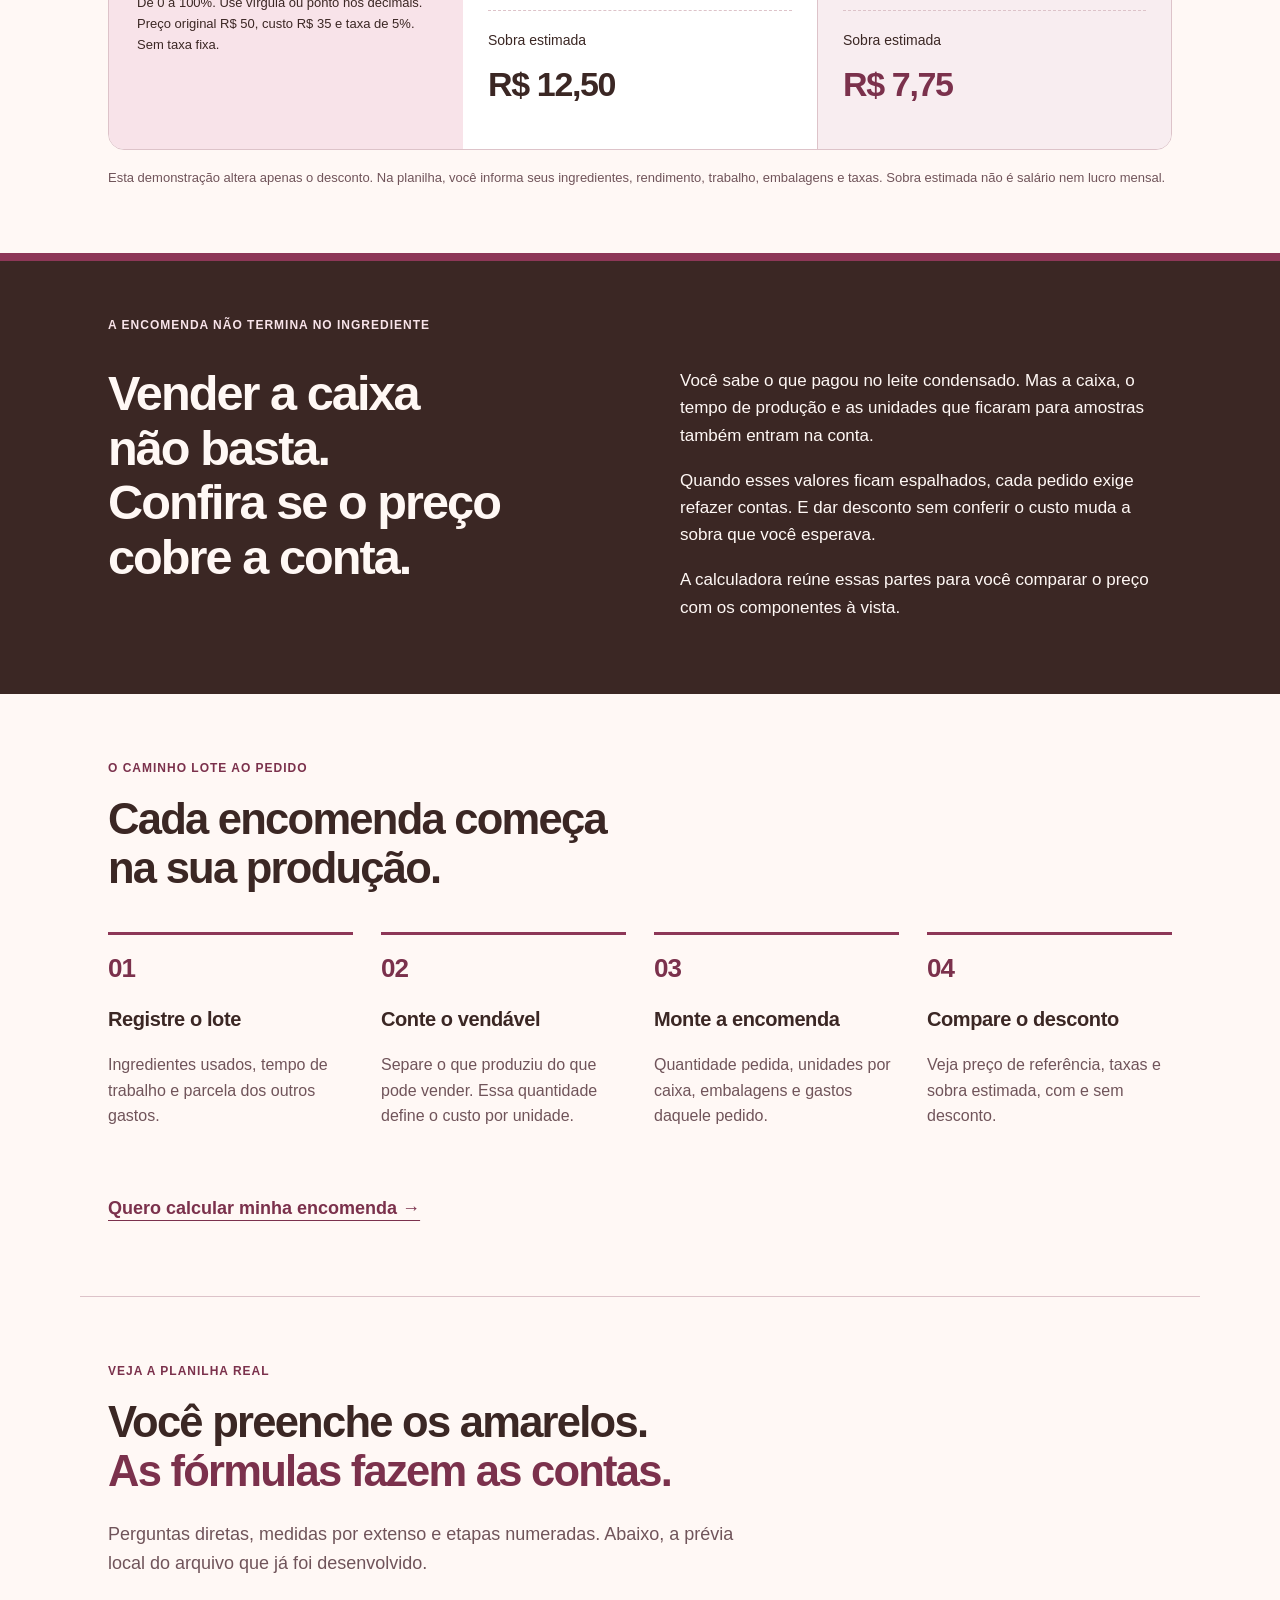
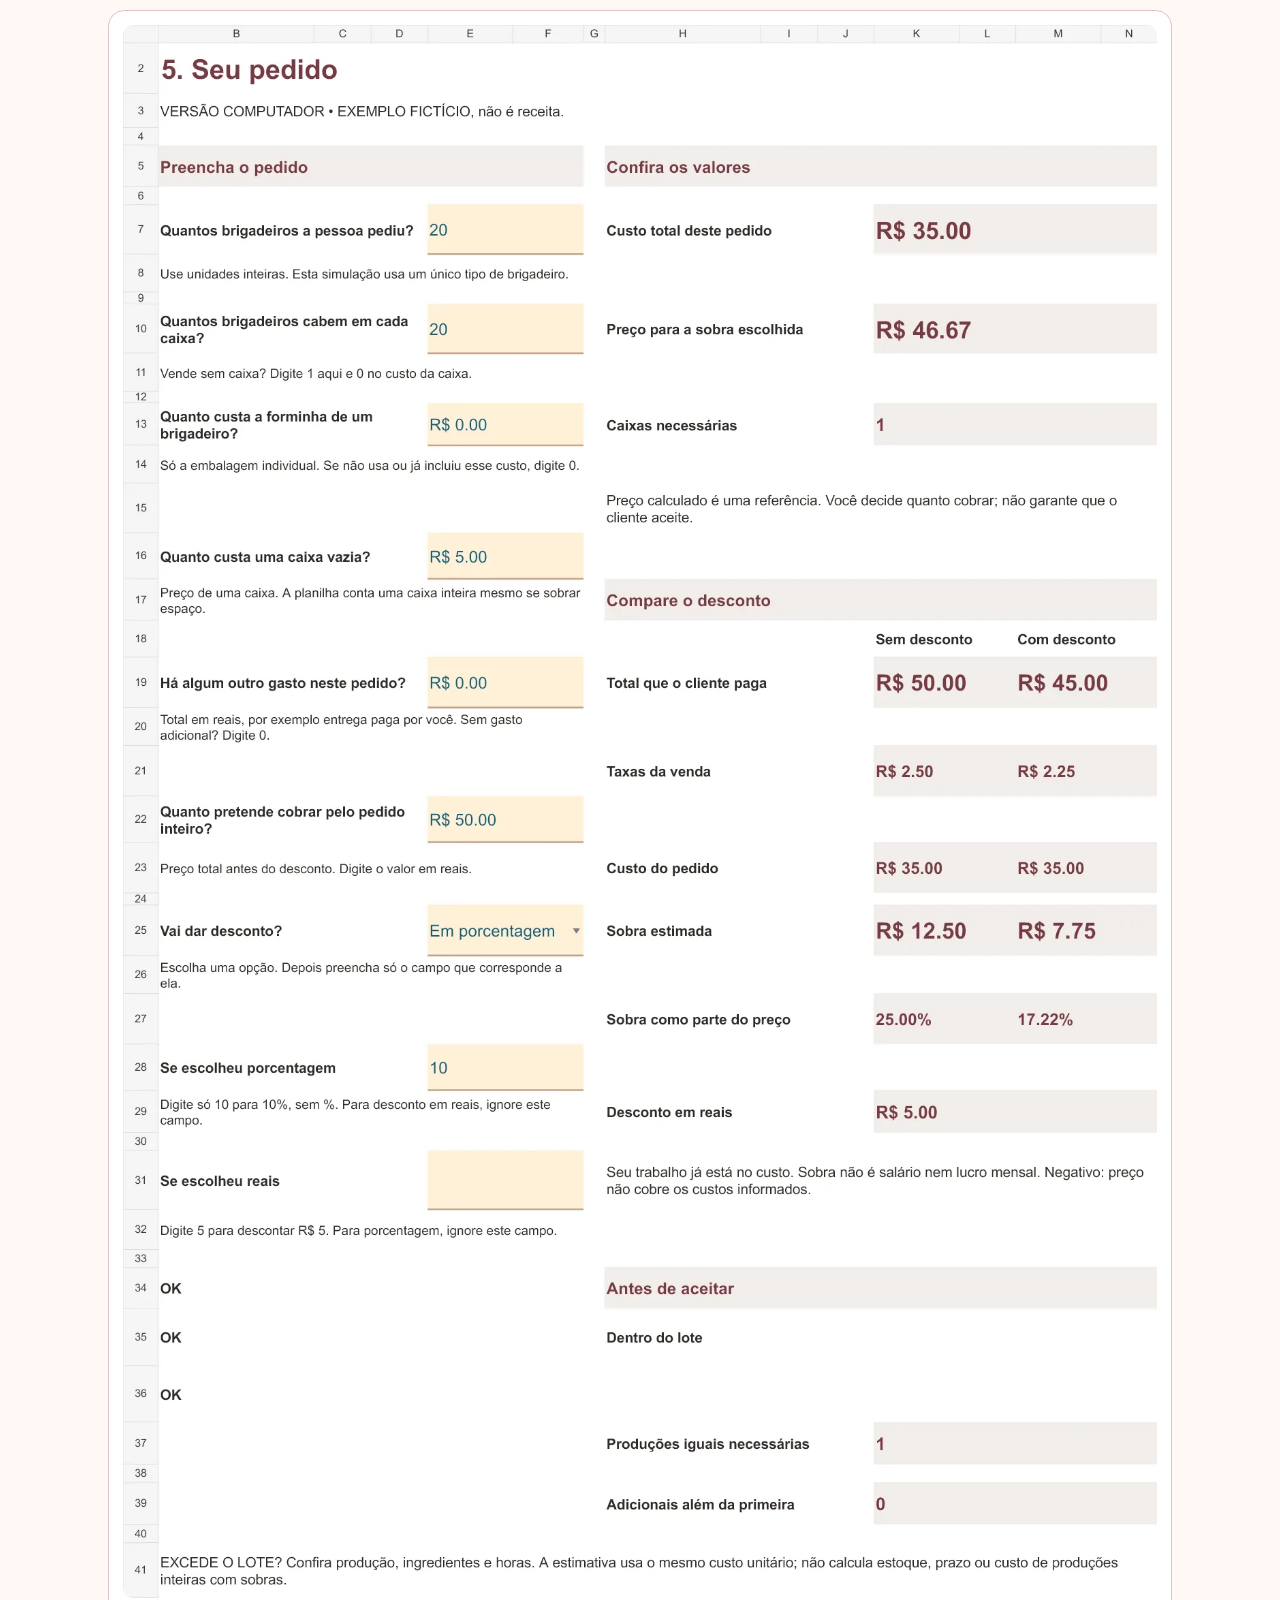
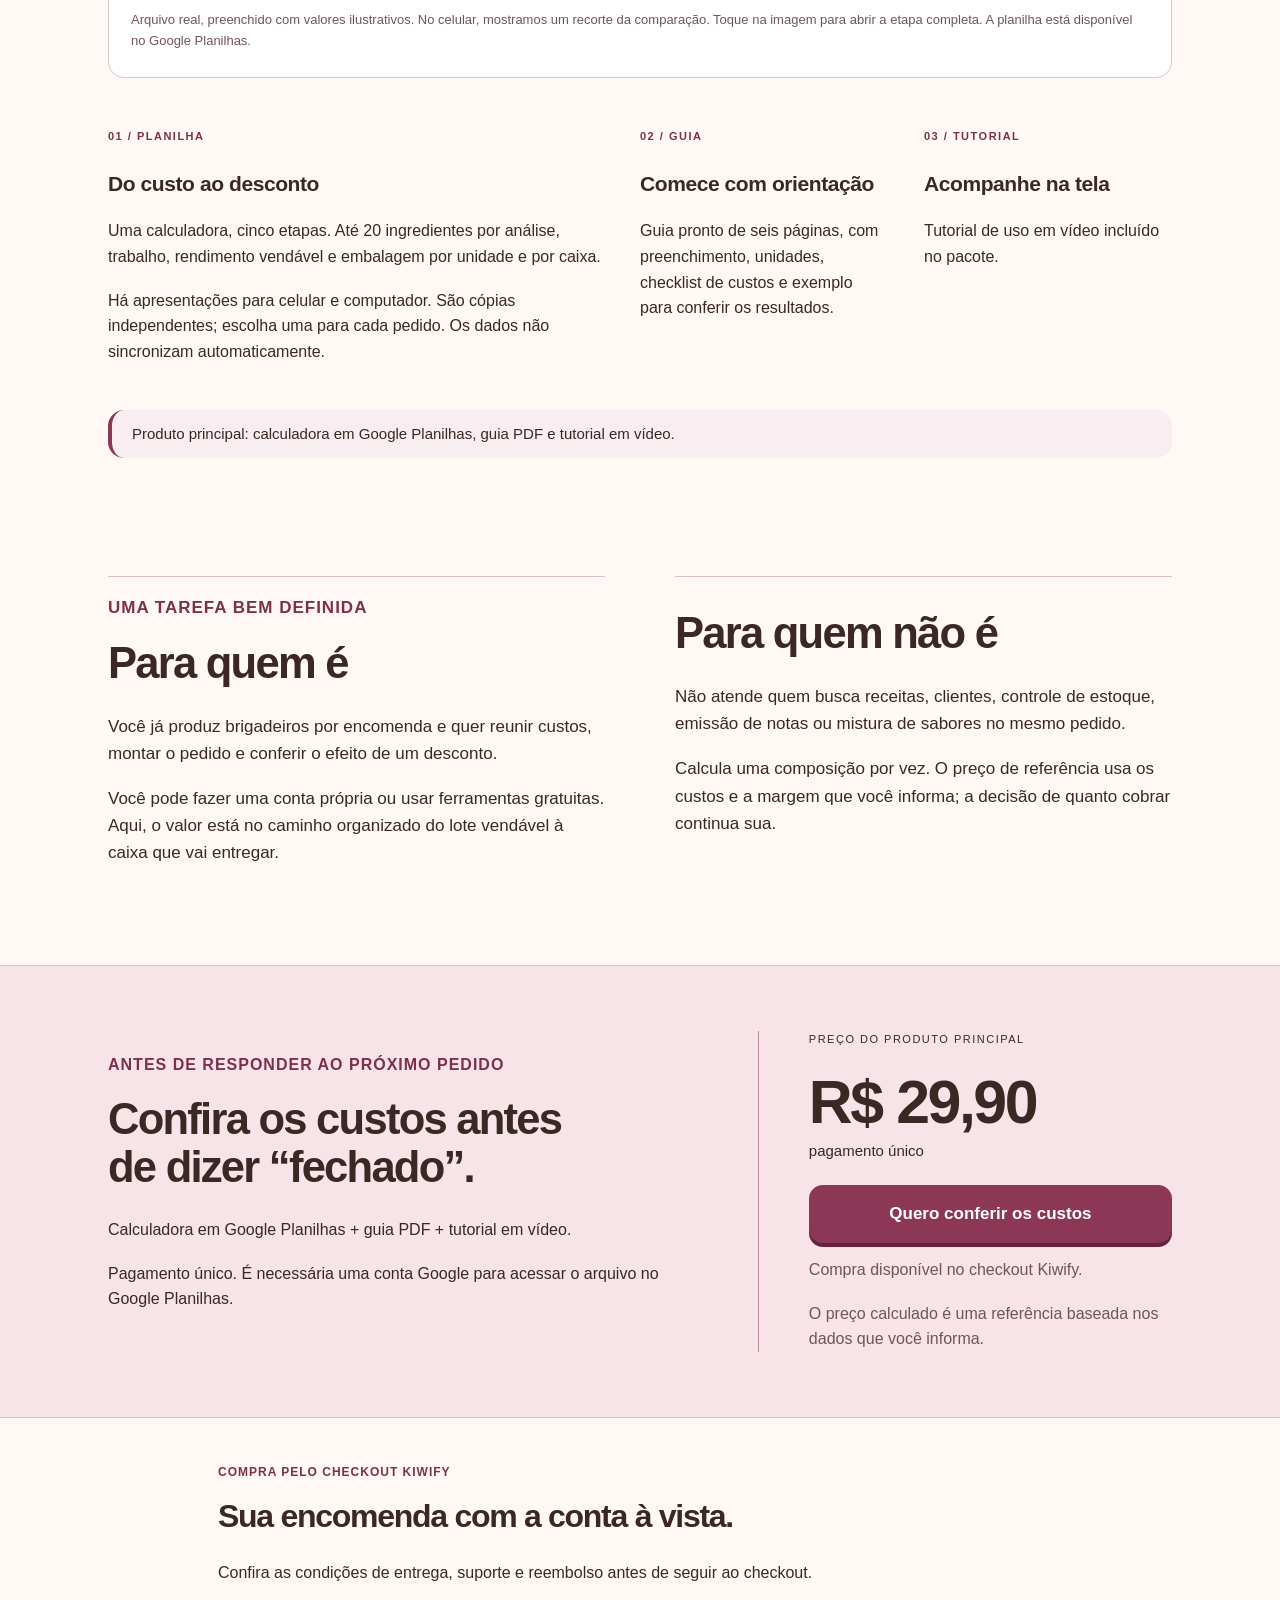
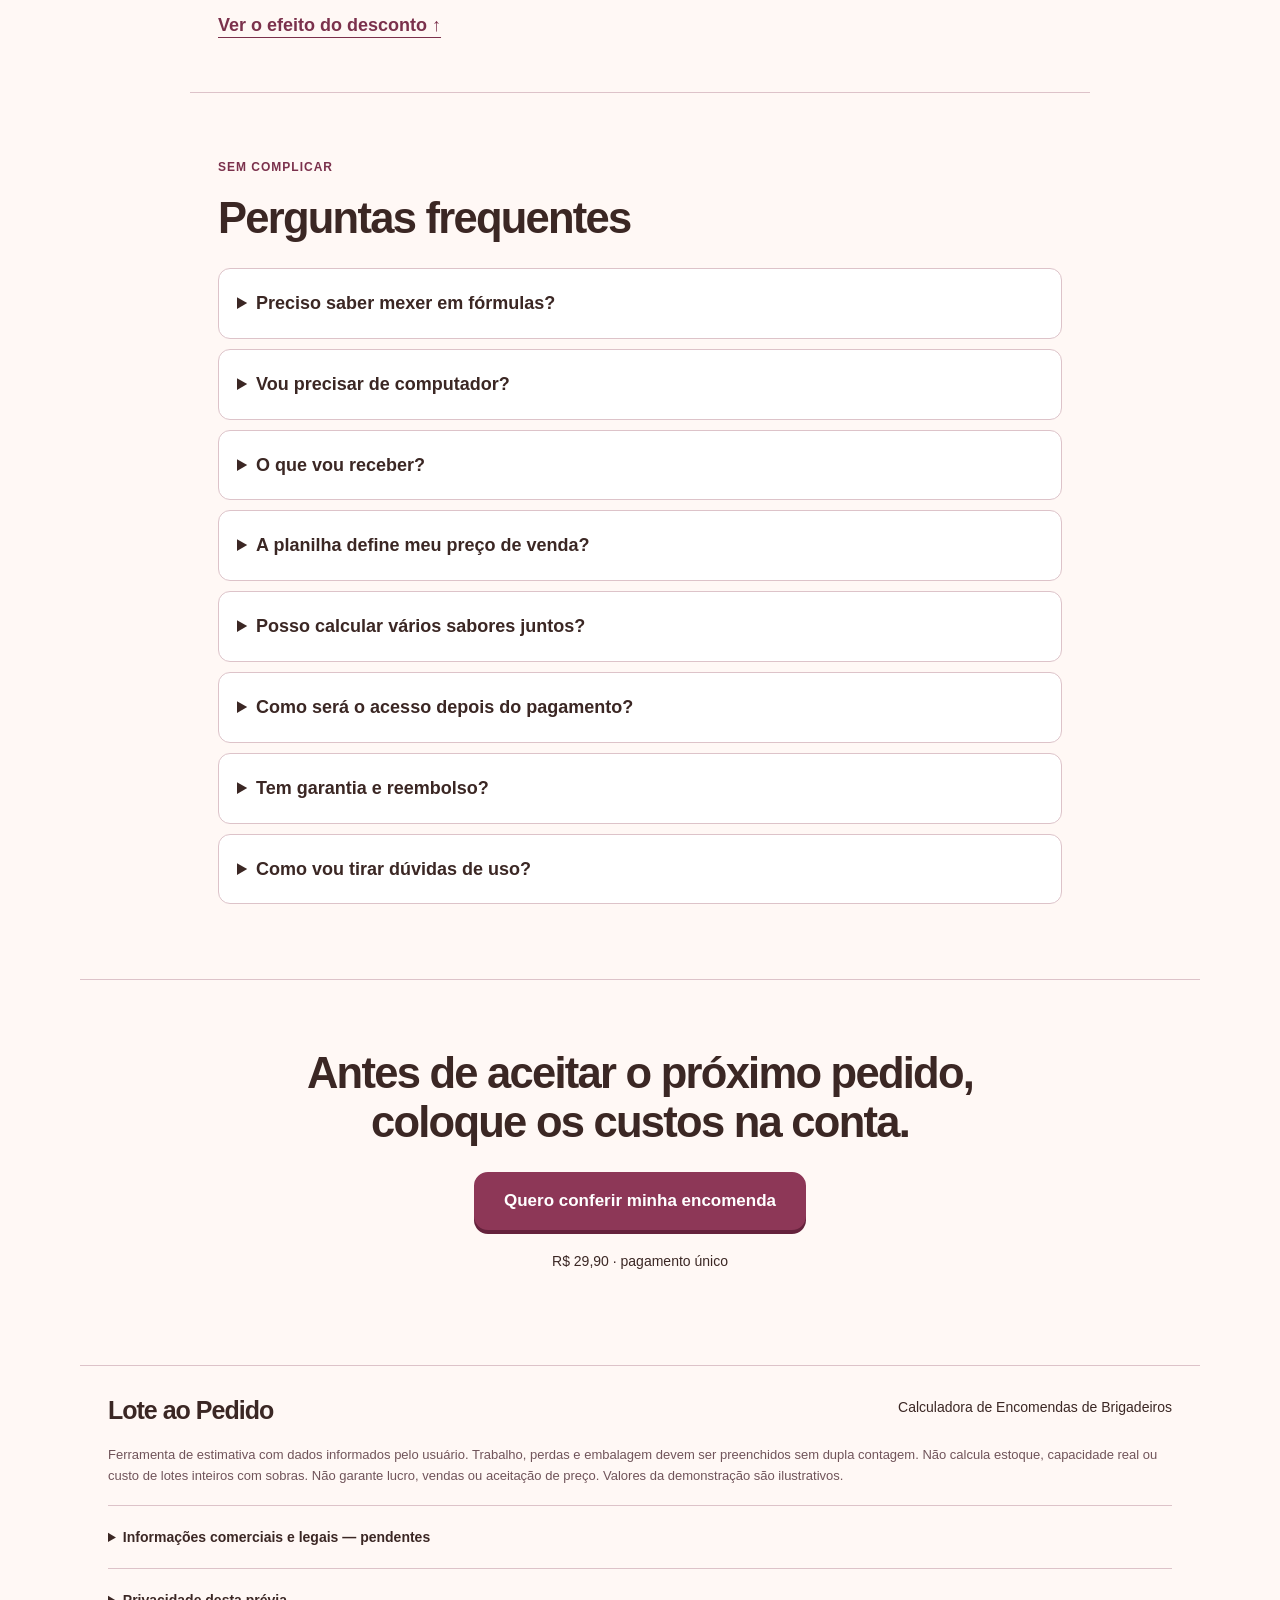
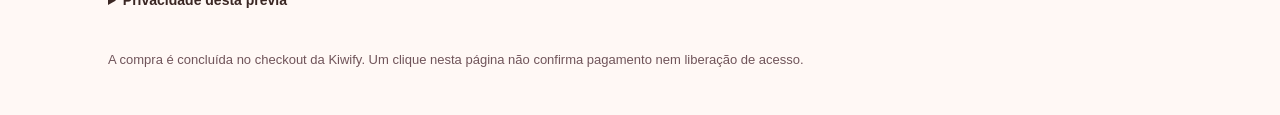
==== commit 1a4a06bc: "SEO" ====
--- a/index.html
+++ b/index.html
@@ -3,9 +3,9 @@
 <head>
 <meta charset="utf-8"><meta name="viewport" content="width=device-width, initial-scale=1">
 <title>Calculadora de Encomendas de Brigadeiros | Lote ao Pedido</title>
-<meta name="description" content="Calcule sua encomenda de brigadeiros com ingredientes, trabalho, embalagem e desconto. Conheça a calculadora Lote ao Pedido. Preço planejado: R$ 29,90.">
+<meta name="description" content="Calcule sua encomenda de brigadeiros com ingredientes, trabalho, embalagem e desconto. Conheça a calculadora Lote ao Pedido. Preço: R$ 29,90.">
 <meta name="robots" content="noindex, nofollow">
-<meta property="og:title" content="10% de desconto. 38% a menos de sobra — veja a conta."><meta property="og:description" content="Calculadora de Encomendas de Brigadeiros. Do lote vendável ao pedido e ao desconto. Em pré-lançamento."><meta property="og:type" content="website"><meta property="og:locale" content="pt_BR"><meta property="og:image" content="img/og.png">
+<meta property="og:title" content="Calculadora de Encomendas de Brigadeiros | Lote ao Pedido"><meta property="og:description" content="Organize custos de produção, encomendas e descontos com a calculadora em Google Planilhas. Inclui guia PDF e tutorial em vídeo."><meta property="og:type" content="website"><meta property="og:locale" content="pt_BR"><meta property="og:url" content="https://calculadora-brigadeiro.vercel.app/"><meta property="og:image" content="https://calculadora-brigadeiro.vercel.app/img/og.png">
 <meta name="theme-color" content="#8d3757"><link rel="icon" href="img/favicon.svg" type="image/svg+xml"><link rel="stylesheet" href="style.css">
 <script src="config.js" defer></script><script src="analytics.js" defer></script><script src="app.js" defer></script>
 </head>
@@ -19,9 +19,9 @@
 <p class="open-account">Neste exemplo, cobrar R$&nbsp;5 a menos reduz a sobra estimada em R$&nbsp;4,75.</p>
 <div class="hero-impact" aria-label="Exemplo ilustrativo: sobra estimada antes e depois de dez por cento de desconto"><div><span>Sem desconto</span><strong>R$&nbsp;12,50</strong></div><b aria-hidden="true">→</b><div><span>Com 10% de desconto</span><strong>R$&nbsp;7,75</strong></div></div>
 <p class="lead"><strong>Antes de confirmar o próximo pedido, confira o que sobra.</strong> Calcule o preço da sua encomenda de brigadeiros, com embalagem, trabalho e desconto na conta.</p>
-<p class="caption hero-format">Google Planilhas + guia de uso + tutorial previsto.</p>
-<div class="hero-actions"><a class="button" data-buy="hero" href="#pre-lancamento">Quero conferir minha encomenda</a><span>R$&nbsp;29,90 · pagamento único previsto</span></div>
-<p class="status" data-launch-status>Pré-lançamento · compras ainda indisponíveis.</p>
+<p class="caption hero-format">Google Planilhas + guia PDF + tutorial em vídeo.</p>
+<div class="hero-actions"><a class="button" data-buy="hero" href="https://pay.kiwify.com.br/n6ohTC4">Quero conferir minha encomenda</a><span>R$&nbsp;29,90 · pagamento único</span></div>
+<p class="status" data-launch-status>Compra disponível no checkout Kiwify.</p>
 </section>
 <section class="demo wrap" id="conta" aria-labelledby="demo-title">
 <div class="section-heading"><p class="eyebrow">ANTES DE RESPONDER “POSSO DAR DESCONTO”</p><h2 id="demo-title">O cliente paga menos.<br><i>Seu custo não diminui junto.</i></h2><p>Experimente alterar só o desconto. Você vê o efeito na mesma caixa, com os mesmos custos.</p></div>
@@ -37,26 +37,26 @@
 <p class="caption">Esta demonstração altera apenas o desconto. Na planilha, você informa seus ingredientes, rendimento, trabalho, embalagens e taxas. Sobra estimada não é salário nem lucro mensal.</p><noscript><p>Ative JavaScript para alterar o desconto. O exemplo de 10% acima continua disponível para leitura.</p></noscript>
 </section>
 <section class="problem"><div class="wrap editorial"><p class="eyebrow">A ENCOMENDA NÃO TERMINA NO INGREDIENTE</p><h2>Vender a caixa não basta.<br>Confira se o preço cobre a conta.</h2><div><p>Você sabe o que pagou no leite condensado. Mas a caixa, o tempo de produção e as unidades que ficaram para amostras também entram na conta.</p><p>Quando esses valores ficam espalhados, cada pedido exige refazer contas. E dar desconto sem conferir o custo muda a sobra que você esperava.</p><p>A calculadora reúne essas partes para você comparar o preço com os componentes à vista.</p></div></div></section>
-<section class="wrap mechanism" aria-labelledby="mechanism-title"><p class="eyebrow">O CAMINHO LOTE AO PEDIDO</p><h2 id="mechanism-title">Cada encomenda começa<br>na sua produção.</h2><ol class="steps"><li><span>01</span><h3>Registre o lote</h3><p>Ingredientes usados, tempo de trabalho e parcela dos outros gastos.</p></li><li><span>02</span><h3>Conte o vendável</h3><p>Separe o que produziu do que pode vender. Essa quantidade define o custo por unidade.</p></li><li><span>03</span><h3>Monte a encomenda</h3><p>Quantidade pedida, unidades por caixa, embalagens e gastos daquele pedido.</p></li><li><span>04</span><h3>Compare o desconto</h3><p>Veja preço de referência, taxas e sobra estimada, com e sem desconto.</p></li></ol><a class="text-link" data-buy="mecanismo" href="#pre-lancamento">Quero calcular minha encomenda →</a></section>
+<section class="wrap mechanism" aria-labelledby="mechanism-title"><p class="eyebrow">O CAMINHO LOTE AO PEDIDO</p><h2 id="mechanism-title">Cada encomenda começa<br>na sua produção.</h2><ol class="steps"><li><span>01</span><h3>Registre o lote</h3><p>Ingredientes usados, tempo de trabalho e parcela dos outros gastos.</p></li><li><span>02</span><h3>Conte o vendável</h3><p>Separe o que produziu do que pode vender. Essa quantidade define o custo por unidade.</p></li><li><span>03</span><h3>Monte a encomenda</h3><p>Quantidade pedida, unidades por caixa, embalagens e gastos daquele pedido.</p></li><li><span>04</span><h3>Compare o desconto</h3><p>Veja preço de referência, taxas e sobra estimada, com e sem desconto.</p></li></ol><a class="text-link" data-buy="mecanismo" href="https://pay.kiwify.com.br/n6ohTC4">Quero calcular minha encomenda →</a></section>
 <section class="product wrap" id="planilha"><div class="section-heading"><p class="eyebrow">VEJA A PLANILHA REAL</p><h2>Você preenche os amarelos.<br><i>As fórmulas fazem as contas.</i></h2><p>Perguntas diretas, medidas por extenso e etapas numeradas. Abaixo, a prévia local do arquivo que já foi desenvolvido.</p></div>
-<figure><a href="img/pedido.webp" aria-label="Abrir imagem ampliada da etapa Seu pedido"><picture><source media="(max-width: 760px)" srcset="img/comparacao.webp" width="811" height="905"><img src="img/pedido.webp" alt="Planilha real para computador, com campos amarelos à esquerda e comparação: sobra de 12,50 reais sem desconto e 7,75 reais com desconto." width="1518" height="2309" loading="lazy"></picture></a><figcaption>Arquivo real, preenchido com valores ilustrativos. No celular, mostramos um recorte da comparação. Toque na imagem para abrir a etapa completa. A versão nativa Google ainda está em preparação.</figcaption></figure>
-<div class="deliverables"><div><span>01 / PLANILHA</span><h3>Do custo ao desconto</h3><p>Uma calculadora, cinco etapas. Até 20 ingredientes por análise, trabalho, rendimento vendável e embalagem por unidade e por caixa.</p><p>Há apresentações para celular e computador. São cópias independentes; escolha uma para cada pedido. Os dados não sincronizam automaticamente.</p></div><div><span>02 / GUIA</span><h3>Comece com orientação</h3><p>Guia pronto de seis páginas, com preenchimento, unidades, checklist de custos e exemplo para conferir os resultados.</p></div><div><span>03 / TUTORIAL</span><h3>Acompanhe na tela</h3><p>Tutorial de uso previsto para o pacote. O roteiro está pronto; o vídeo ainda precisa ser gravado na planilha real.</p></div></div>
-<p class="note">Formato de entrega planejado: Google Planilhas + guia + tutorial. A cópia no Google e o uso em aparelhos reais serão validados antes das vendas.</p></section>
+<figure><a href="img/pedido.webp" aria-label="Abrir imagem ampliada da etapa Seu pedido"><picture><source media="(max-width: 760px)" srcset="img/comparacao.webp" width="811" height="905"><img src="img/pedido.webp" alt="Planilha real para computador, com campos amarelos à esquerda e comparação: sobra de 12,50 reais sem desconto e 7,75 reais com desconto." width="1518" height="2309" loading="lazy"></picture></a><figcaption>Arquivo real, preenchido com valores ilustrativos. No celular, mostramos um recorte da comparação. Toque na imagem para abrir a etapa completa. A planilha está disponível no Google Planilhas.</figcaption></figure>
+<div class="deliverables"><div><span>01 / PLANILHA</span><h3>Do custo ao desconto</h3><p>Uma calculadora, cinco etapas. Até 20 ingredientes por análise, trabalho, rendimento vendável e embalagem por unidade e por caixa.</p><p>Há apresentações para celular e computador. São cópias independentes; escolha uma para cada pedido. Os dados não sincronizam automaticamente.</p></div><div><span>02 / GUIA</span><h3>Comece com orientação</h3><p>Guia pronto de seis páginas, com preenchimento, unidades, checklist de custos e exemplo para conferir os resultados.</p></div><div><span>03 / TUTORIAL</span><h3>Acompanhe na tela</h3><p>Tutorial de uso em vídeo incluído no pacote.</p></div></div>
+<p class="note">Produto principal: calculadora em Google Planilhas, guia PDF e tutorial em vídeo.</p></section>
 <section class="fit wrap"><div><p class="eyebrow">UMA TAREFA BEM DEFINIDA</p><h2>Para quem é</h2><p>Você já produz brigadeiros por encomenda e quer reunir custos, montar o pedido e conferir o efeito de um desconto.</p><p>Você pode fazer uma conta própria ou usar ferramentas gratuitas. Aqui, o valor está no caminho organizado do lote vendável à caixa que vai entregar.</p></div><div><h2>Para quem não é</h2><p>Não atende quem busca receitas, clientes, controle de estoque, emissão de notas ou mistura de sabores no mesmo pedido.</p><p>Calcula uma composição por vez. O preço de referência usa os custos e a margem que você informa; a decisão de quanto cobrar continua sua.</p></div></section>
-<section class="offer" id="oferta"><div class="wrap offer-inner"><div><p class="eyebrow">ANTES DE RESPONDER AO PRÓXIMO PEDIDO</p><h2>Confira os custos antes de dizer “fechado”.</h2><p>Planilha própria + guia de seis páginas + tutorial de uso previsto.</p><p>Sem mensalidade planejada. Conta Google necessária para o formato de entrega previsto.</p></div><div class="purchase"><p>PREÇO INICIAL PREVISTO</p><strong class="price">R$&nbsp;29,90</strong><span>pagamento único</span><a class="button" data-buy="oferta" href="#pre-lancamento">Quero conferir os custos</a><p class="status" data-launch-status>Pré-lançamento · compras ainda indisponíveis.</p><p class="caption">O preço calculado é uma referência baseada nos dados que você informa.</p></div></div></section>
-<section class="wrap launch" id="pre-lancamento" tabindex="-1"><p class="eyebrow">ANTES DE ABRIR AS VENDAS</p><h2>A oferta está em preparação.</h2><p>O checkout ainda não está disponível. A entrega, o suporte e as condições comerciais serão confirmados antes do lançamento. Você pode conhecer a ferramenta e experimentar a conta acima.</p><a class="text-link" href="#conta">Ver o efeito do desconto ↑</a></section>
+<section class="offer" id="oferta"><div class="wrap offer-inner"><div><p class="eyebrow">ANTES DE RESPONDER AO PRÓXIMO PEDIDO</p><h2>Confira os custos antes de dizer “fechado”.</h2><p>Calculadora em Google Planilhas + guia PDF + tutorial em vídeo.</p><p>Pagamento único. É necessária uma conta Google para acessar o arquivo no Google Planilhas.</p></div><div class="purchase"><p>PREÇO DO PRODUTO PRINCIPAL</p><strong class="price">R$&nbsp;29,90</strong><span>pagamento único</span><a class="button" data-buy="oferta" href="https://pay.kiwify.com.br/n6ohTC4">Quero conferir os custos</a><p class="status" data-launch-status>Compra disponível no checkout Kiwify.</p><p class="caption">O preço calculado é uma referência baseada nos dados que você informa.</p></div></div></section>
+<section class="wrap launch" id="pre-lancamento" tabindex="-1"><p class="eyebrow">COMPRA PELO CHECKOUT KIWIFY</p><h2>Confira a oferta e finalize sua compra.</h2><p>O produto principal inclui a calculadora em Google Planilhas, o guia PDF e o tutorial em vídeo. O checkout apresenta o preço e as formas de pagamento. Após a aprovação, siga as instruções de acesso da Kiwify.</p><a class="text-link" href="#conta">Ver o efeito do desconto ↑</a></section>
 <section class="faq wrap" id="duvidas"><p class="eyebrow">SEM COMPLICAR</p><h2>Perguntas frequentes</h2>
 <details><summary>Preciso saber mexer em fórmulas?</summary><p>Você preenche os espaços amarelos e acompanha os resultados. As cinco etapas têm perguntas e orientações. O guia explica unidades, rateio e leitura da sobra.</p></details>
-<details><summary>Vou precisar de computador?</summary><p>Existe uma apresentação estreita para celular e outra para computador. A entrega planejada usa uma conta Google e o app Google Planilhas no celular. Cópia, edição e recálculo em aparelhos reais ainda precisam de validação antes do lançamento.</p></details>
-<details><summary>O que vou receber?</summary><p>O pacote planejado reúne a calculadora, o guia pronto de seis páginas e um tutorial de uso ainda a gravar. Não inclui receitas, consultoria contábil ou sistema de estoque.</p></details>
+<details><summary>Vou precisar de computador?</summary><p>Existe uma apresentação estreita para celular e outra para computador. A calculadora está no Google Planilhas; no celular, use o app Google Planilhas, e no computador, abra pelo navegador. Uma conta Google é necessária. A cópia, edição e recálculo em aparelhos reais ainda precisam de validação.</p></details>
+<details><summary>O que vou receber?</summary><p>O produto principal inclui a calculadora em Google Planilhas, um guia PDF de seis páginas e um tutorial de uso em vídeo. Não inclui receitas, consultoria contábil ou sistema de estoque.</p></details>
 <details><summary>A planilha define meu preço de venda?</summary><p>Ela calcula um preço de referência com seus custos, taxas e margem informada. Você escolhe quanto cobrar. A ferramenta não prevê aceitação do cliente nem garante resultado financeiro.</p></details>
 <details><summary>Posso calcular vários sabores juntos?</summary><p>Esta versão trabalha com uma composição de brigadeiro por análise. Para outra composição, faça outra cópia. Não calcula pedidos com mistura de sabores.</p></details>
-<details><summary>Como será o acesso depois do pagamento?</summary><p>A entrega planejada é pela área de membros Kiwify, após aprovação do pagamento, com instruções no e-mail da compra. Esse fluxo ainda precisa ser configurado e testado. Não há acesso à planilha nesta página pública.</p></details>
+<details><summary>Como será o acesso depois do pagamento?</summary><p>A compra é concluída no checkout Kiwify, e o acesso é apresentado após a aprovação do pagamento. O fluxo de liberação de cada arquivo ainda precisa ser conferido na área de membros. Esta página não expõe a planilha.</p></details>
 <details><summary>Tem garantia e reembolso?</summary><p>A política planejada prevê solicitação de reembolso em sete dias, preservando os direitos legais aplicáveis. Condições, canal e contato serão preenchidos e confirmados antes das vendas; a política ainda não está ativa.</p></details>
 <details><summary>Como vou tirar dúvidas de uso?</summary><p>O suporte previsto cobre acesso e uso básico. O e-mail real e o prazo de atendimento ainda serão definidos e publicados antes do lançamento.</p></details>
 </section>
-<section class="wrap final-cta"><h2>Antes de aceitar o próximo pedido,<br>coloque os custos na conta.</h2><a class="button" data-buy="final" href="#pre-lancamento">Quero conferir minha encomenda</a><p>R$&nbsp;29,90 · pagamento único previsto · pré-lançamento</p></section>
+<section class="wrap final-cta"><h2>Antes de aceitar o próximo pedido,<br>coloque os custos na conta.</h2><a class="button" data-buy="final" href="https://pay.kiwify.com.br/n6ohTC4">Quero conferir minha encomenda</a><p>R$&nbsp;29,90 · pagamento único</p></section>
 </main>
-<footer class="wrap"><div class="footer-head"><strong>Lote ao Pedido</strong><span>Calculadora de Encomendas de Brigadeiros</span></div><p>Ferramenta de estimativa com dados informados pelo usuário. Trabalho, perdas e embalagem devem ser preenchidos sem dupla contagem. Não calcula estoque, capacidade real ou custo de lotes inteiros com sobras. Não garante lucro, vendas ou aceitação de preço. Valores da demonstração são ilustrativos.</p><details id="comercial"><summary>Informações comerciais e legais — pendentes</summary><dl class="legal-fields"><dt>Fornecedor e identificação fiscal</dt><dd>A preencher com dados reais antes do lançamento.</dd><dt>Endereço físico e eletrônico</dt><dd>A preencher com dados reais antes do lançamento.</dd><dt>E-mail de suporte e prazo de atendimento</dt><dd>A definir antes do lançamento.</dd><dt>Entrega e prazo de acesso</dt><dd>Fluxo Kiwify previsto; configuração e teste pendentes.</dd><dt>Termos de uso e licença</dt><dd>Texto final pendente. Uso pessoal da cópia, sem redistribuição ou revenda, previsto.</dd><dt>Reembolso</dt><dd>Política de sete dias planejada; canais e condições finais pendentes.</dd></dl></details><details id="privacidade"><summary>Privacidade desta prévia</summary><p>Os eventos de visita e clique ficam somente na memória da aba e desaparecem ao recarregar. O Google Analytics é opcional e só será carregado após sua permissão no controle abaixo. Você poderá recusar ou desativar as métricas sem perder acesso à página. Não inclua dados pessoais nos parâmetros de campanha. Na compra futura, a Kiwify processará os dados necessários ao pagamento. Política final, responsável, contato e retenção devem ser definidos antes do lançamento.</p></details><section id="metricas" hidden aria-labelledby="metricas-title"><h2 id="metricas-title">Métricas opcionais</h2><p>Podemos usar o Google Analytics para entender visitas, campanhas e cliques. Ao permitir, o Google poderá gravar cookies de análise neste navegador. A escolha vale até recarregar esta página.</p><div class="consent-actions"><button type="button" class="button" data-consent="allow">Permitir métricas</button><button type="button" class="button consent-deny" data-consent="deny">Continuar sem métricas</button></div><p data-consent-status role="status">Nada será enviado antes da sua permissão.</p></section><p class="caption">Página em pré-lançamento. Nenhuma compra ou entrega é confirmada por um clique nesta página.</p></footer>
-<aside class="mobile-bar" aria-label="Oferta"><span><b>R$&nbsp;29,90</b><small>pré-lançamento</small></span><a class="button" data-buy="barra" href="#pre-lancamento">Ver a oferta</a></aside>
+<footer class="wrap"><div class="footer-head"><strong>Lote ao Pedido</strong><span>Calculadora de Encomendas de Brigadeiros</span></div><p>Ferramenta de estimativa com dados informados pelo usuário. Trabalho, perdas e embalagem devem ser preenchidos sem dupla contagem. Não calcula estoque, capacidade real ou custo de lotes inteiros com sobras. Não garante lucro, vendas ou aceitação de preço. Valores da demonstração são ilustrativos.</p><details id="comercial"><summary>Informações comerciais e legais — pendentes</summary><dl class="legal-fields"><dt>Fornecedor e identificação fiscal</dt><dd>A preencher com dados reais antes do lançamento.</dd><dt>Endereço físico e eletrônico</dt><dd>A preencher com dados reais antes do lançamento.</dd><dt>E-mail de suporte e prazo de atendimento</dt><dd>A definir antes do lançamento.</dd><dt>Entrega e prazo de acesso</dt><dd>Produtos cadastrados na Kiwify; acesso e prazo de liberação ainda precisam ser conferidos.</dd><dt>Termos de uso e licença</dt><dd>Texto final pendente. Uso pessoal da cópia, sem redistribuição ou revenda, previsto.</dd><dt>Reembolso</dt><dd>Política de sete dias planejada; canais e condições finais pendentes.</dd></dl></details><details id="privacidade"><summary>Privacidade desta prévia</summary><p>Os eventos de visita e clique ficam somente na memória da aba e desaparecem ao recarregar. O Google Analytics está desativado nesta versão; nenhuma métrica de navegação é enviada ao Google. Não inclua dados pessoais nos parâmetros de campanha. Na compra futura, a Kiwify processará os dados necessários ao pagamento. Política final, responsável, contato e retenção devem ser definidos antes do lançamento.</p></details><section id="metricas" hidden aria-labelledby="metricas-title"><h2 id="metricas-title">Métricas opcionais</h2><p>Podemos usar o Google Analytics para entender visitas, campanhas e cliques. Ao permitir, o Google poderá gravar cookies de análise neste navegador. A escolha vale até recarregar esta página.</p><div class="consent-actions"><button type="button" class="button" data-consent="allow">Permitir métricas</button><button type="button" class="button consent-deny" data-consent="deny">Continuar sem métricas</button></div><p data-consent-status role="status">Nada será enviado antes da sua permissão.</p></section><p class="caption">A compra é concluída no checkout da Kiwify. Um clique nesta página não confirma pagamento nem liberação de acesso.</p></footer>
+<aside class="mobile-bar" aria-label="Oferta"><span><b>R$&nbsp;29,90</b><small>pagamento único</small></span><a class="button" data-buy="barra" href="https://pay.kiwify.com.br/n6ohTC4">Ver a oferta</a></aside>
 </body></html>
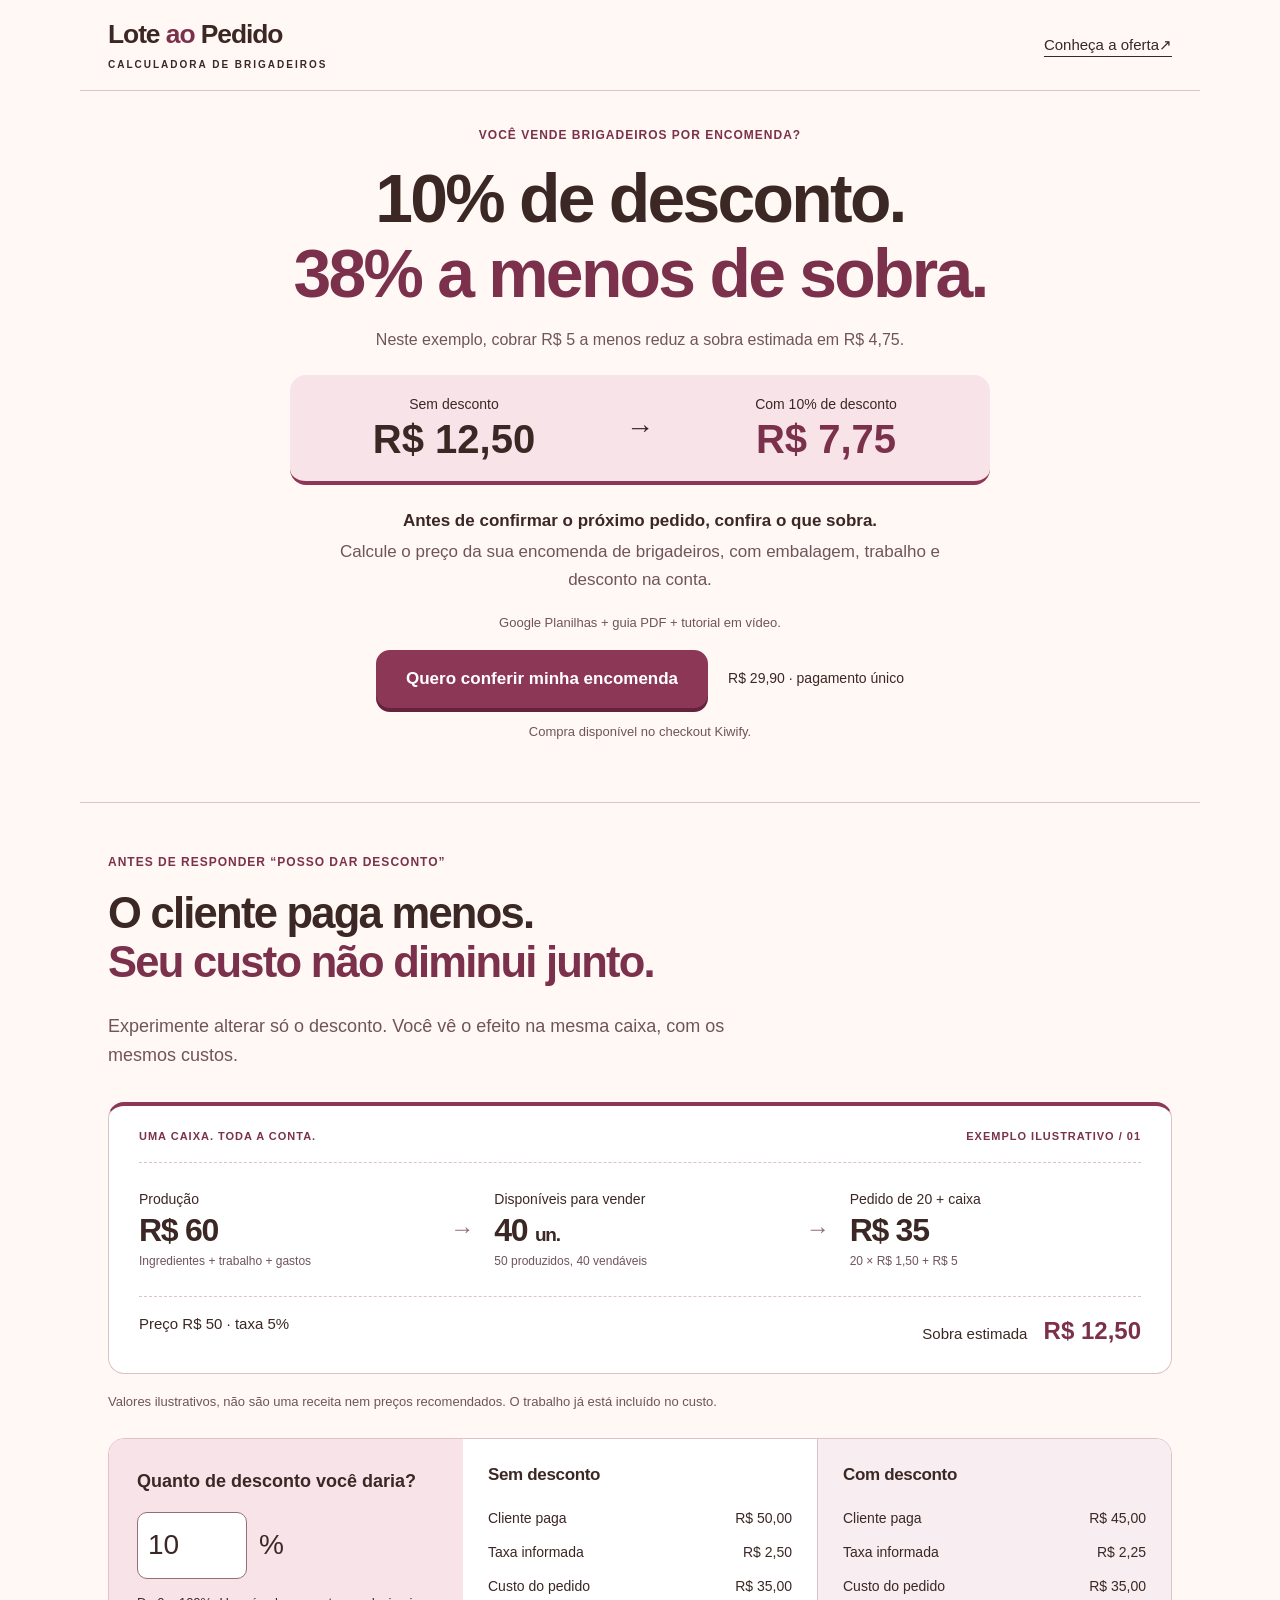
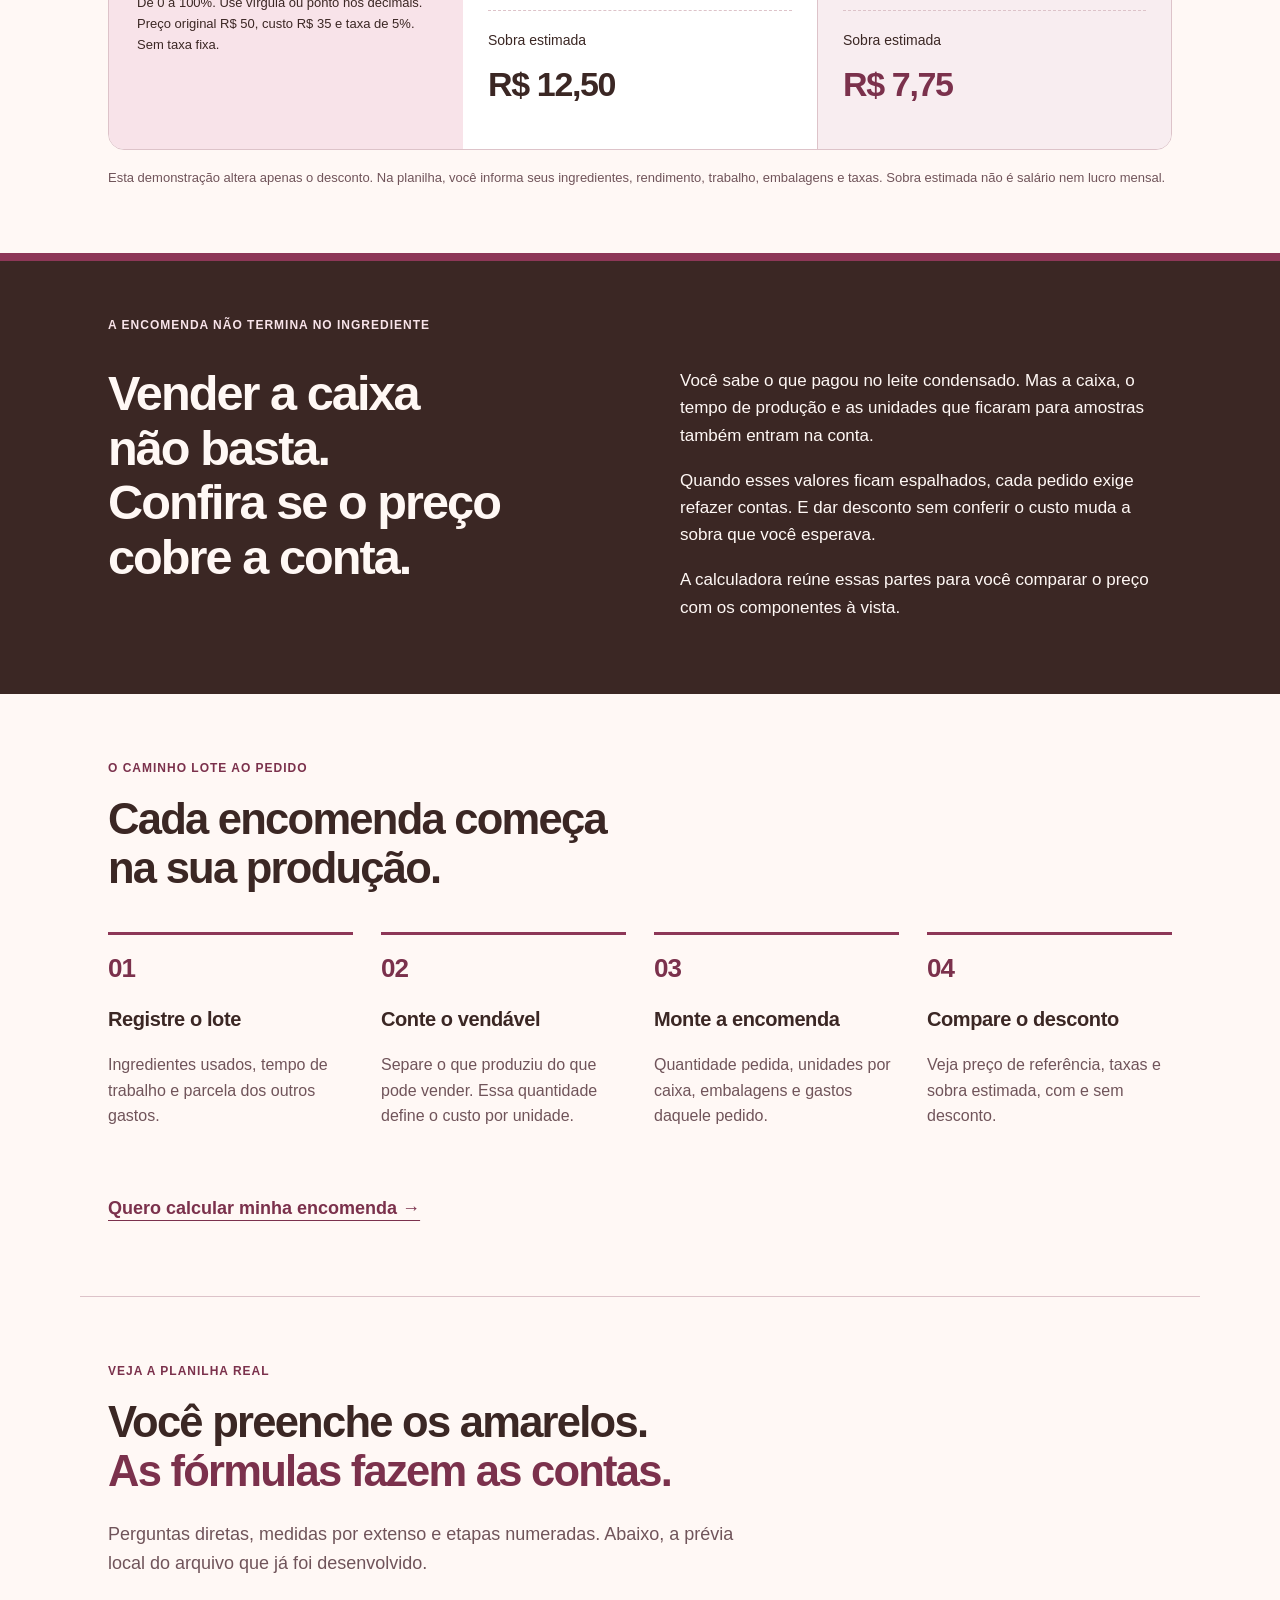
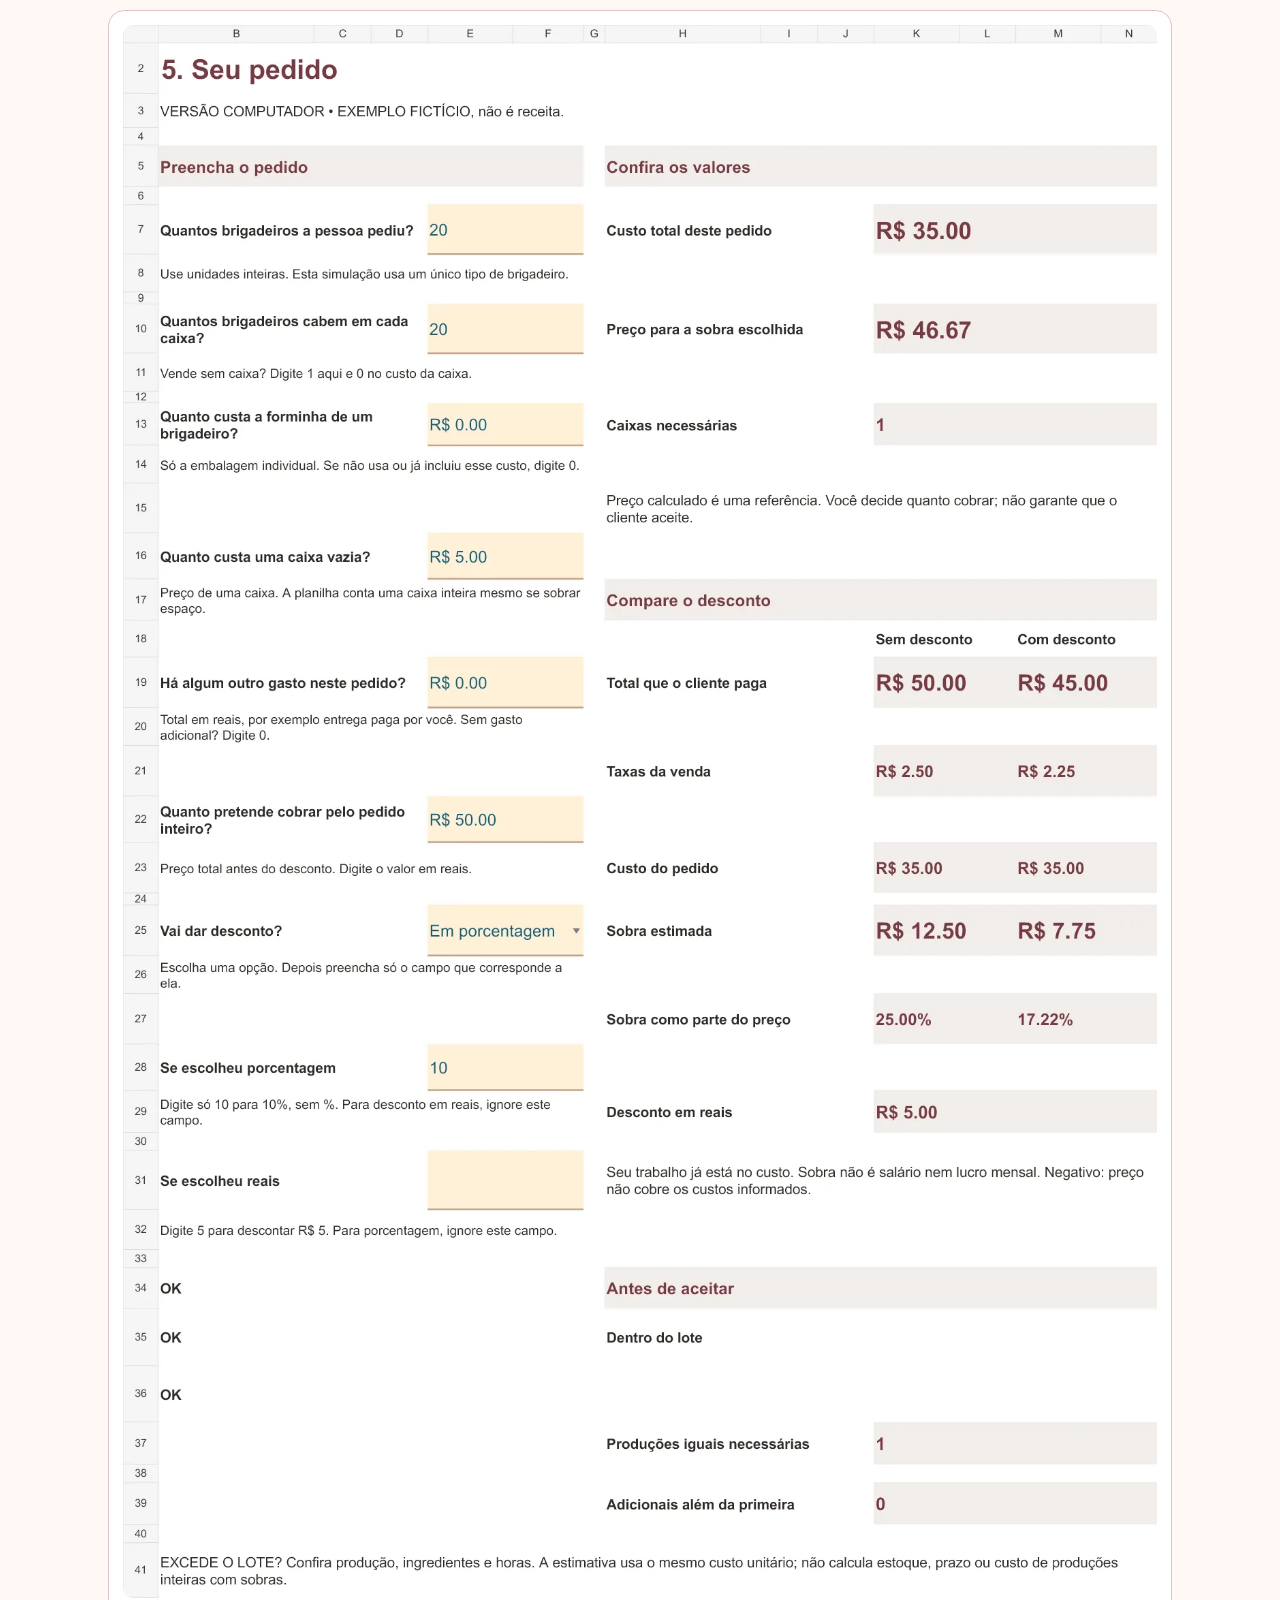
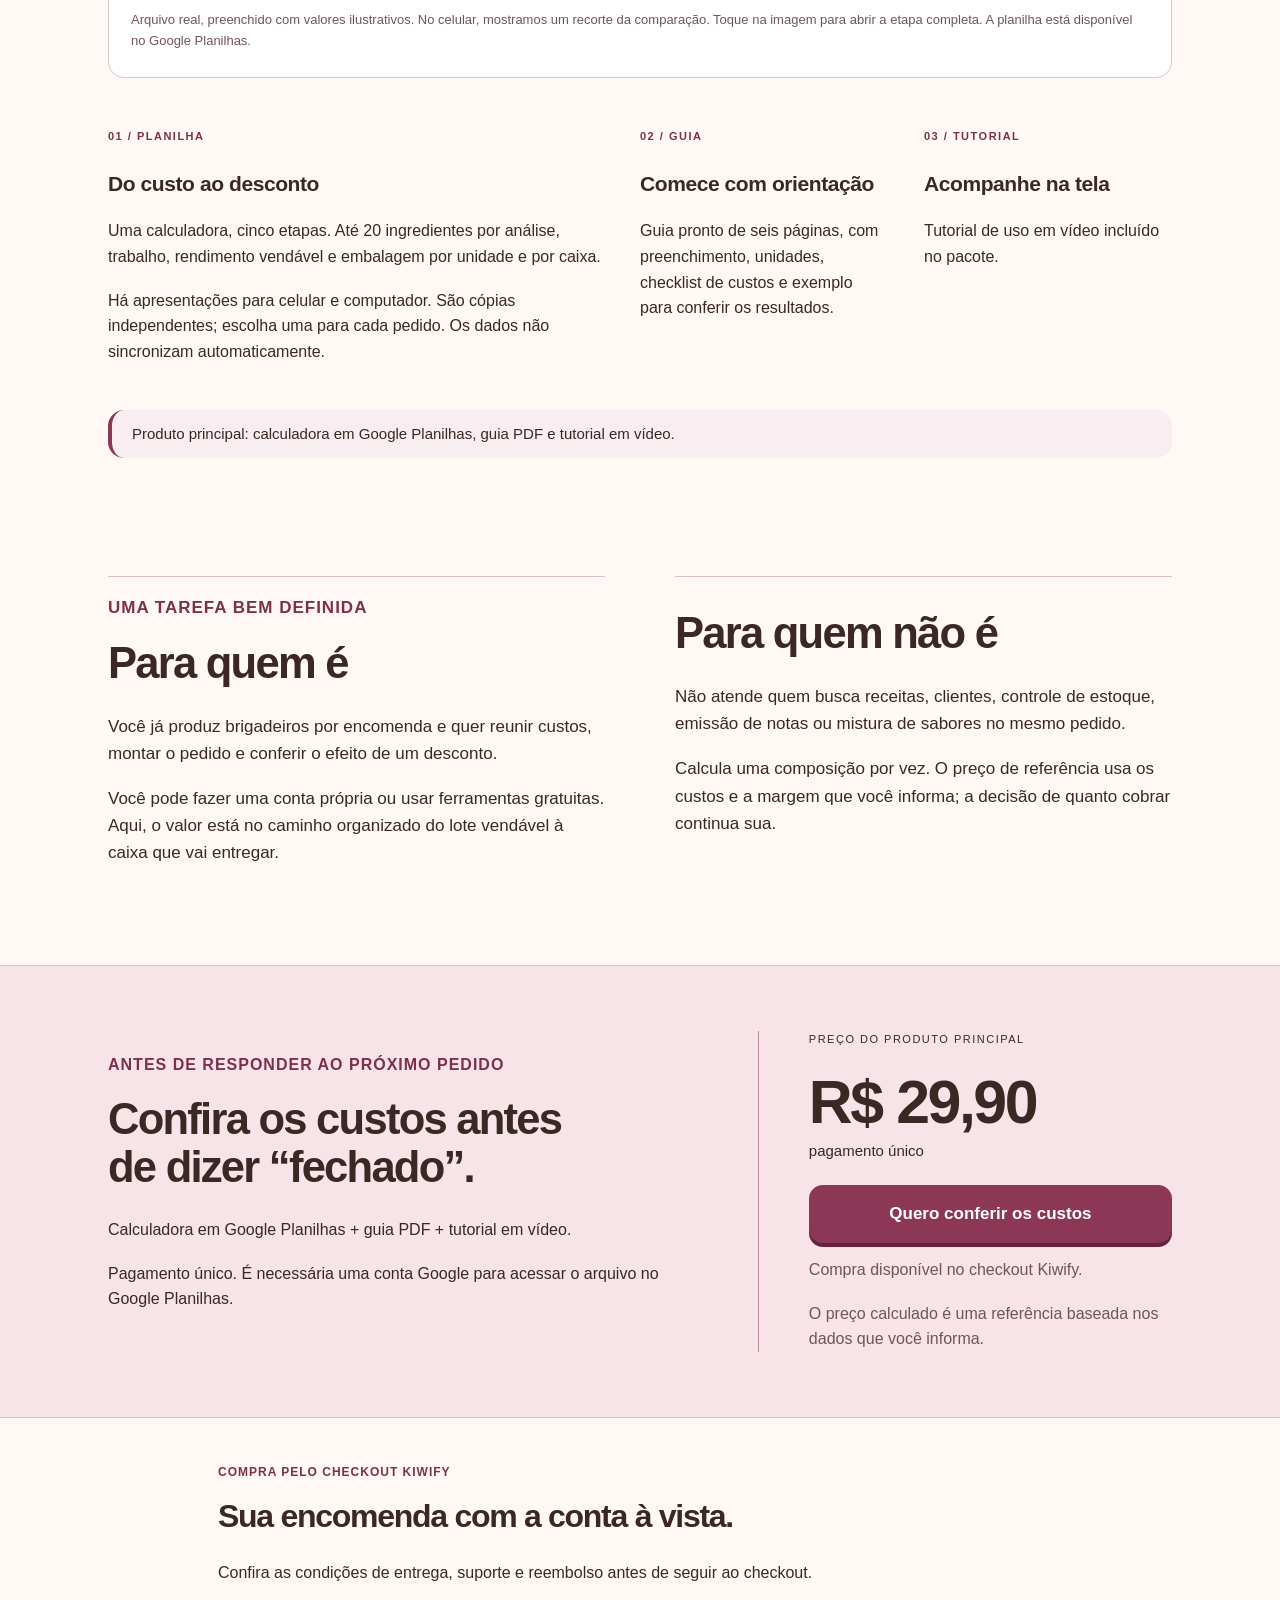
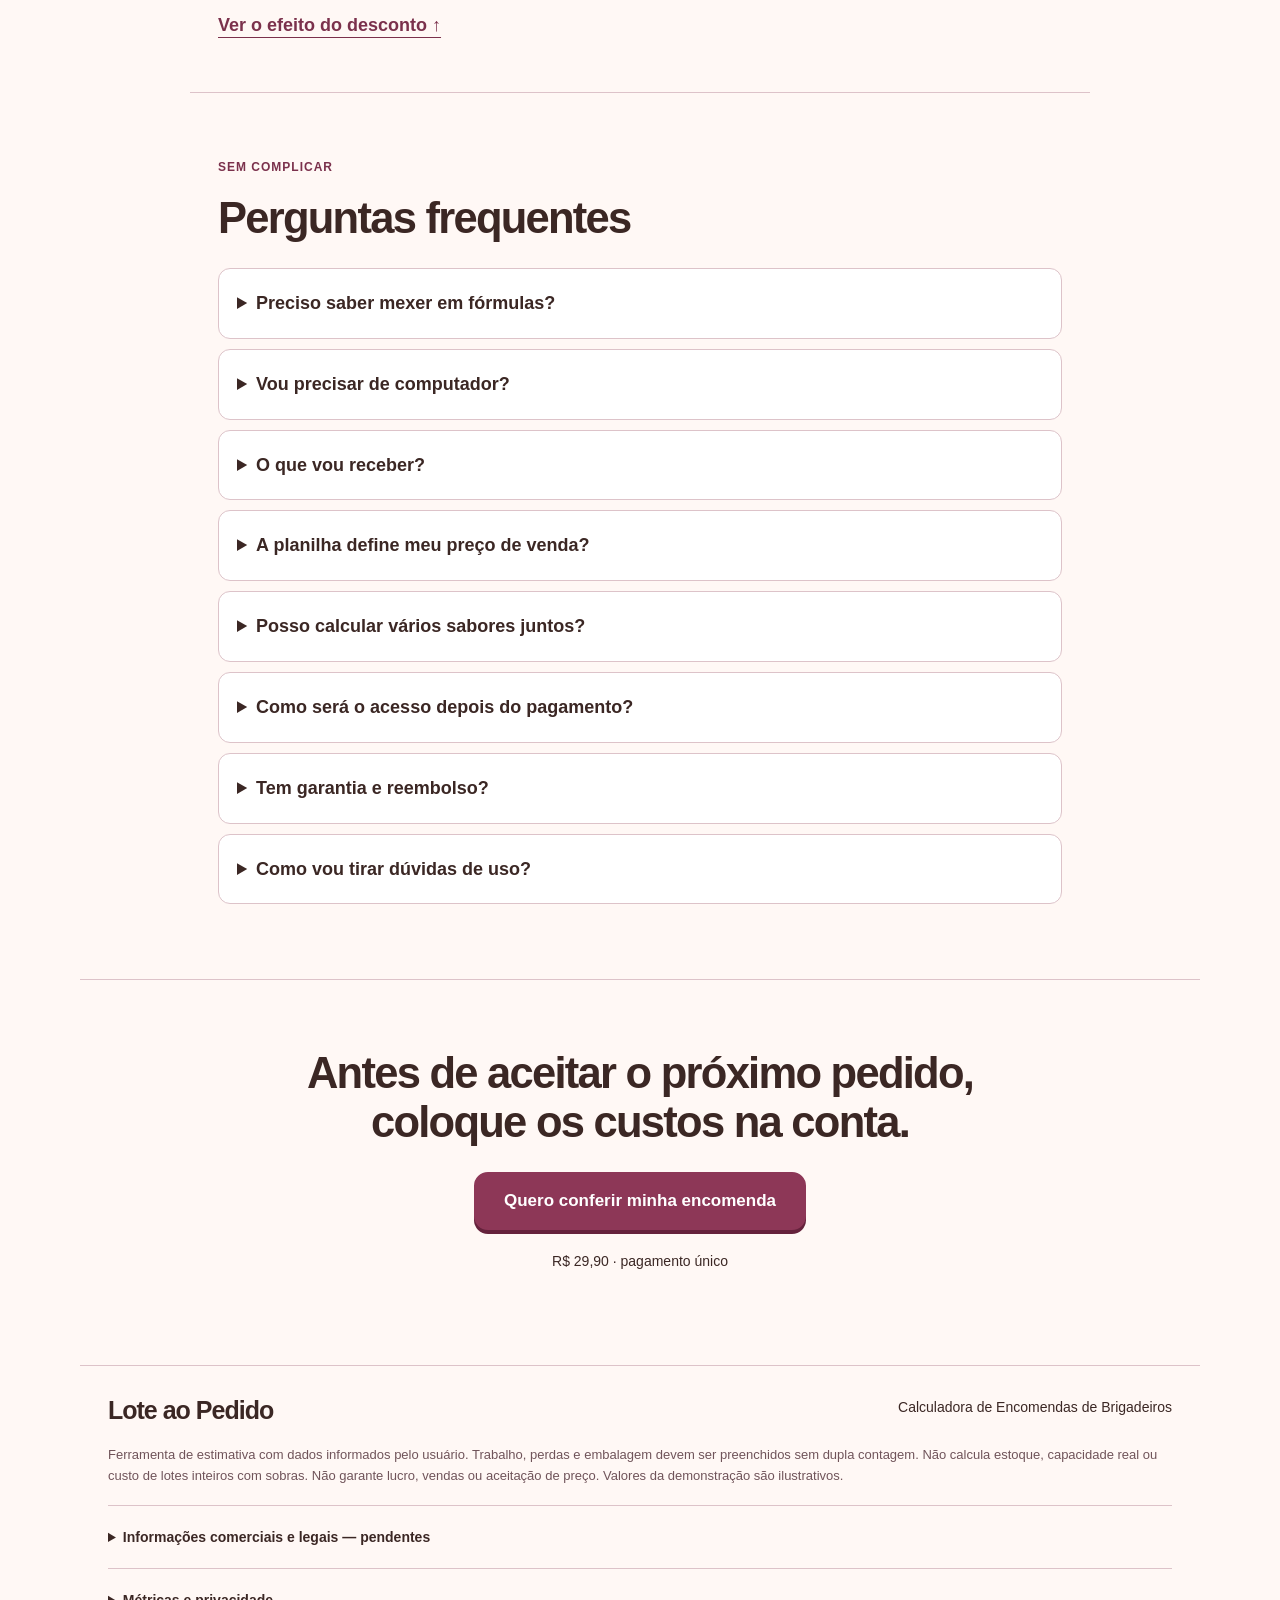
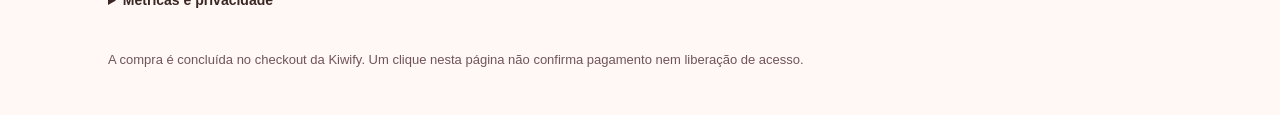
==== commit b5021a35: "fix: send GA4 metrics automatically" ====
--- a/index.html
+++ b/index.html
@@ -57,6 +57,6 @@
 </section>
 <section class="wrap final-cta"><h2>Antes de aceitar o próximo pedido,<br>coloque os custos na conta.</h2><a class="button" data-buy="final" href="https://pay.kiwify.com.br/n6ohTC4">Quero conferir minha encomenda</a><p>R$&nbsp;29,90 · pagamento único</p></section>
 </main>
-<footer class="wrap"><div class="footer-head"><strong>Lote ao Pedido</strong><span>Calculadora de Encomendas de Brigadeiros</span></div><p>Ferramenta de estimativa com dados informados pelo usuário. Trabalho, perdas e embalagem devem ser preenchidos sem dupla contagem. Não calcula estoque, capacidade real ou custo de lotes inteiros com sobras. Não garante lucro, vendas ou aceitação de preço. Valores da demonstração são ilustrativos.</p><details id="comercial"><summary>Informações comerciais e legais — pendentes</summary><dl class="legal-fields"><dt>Fornecedor e identificação fiscal</dt><dd>A preencher com dados reais antes do lançamento.</dd><dt>Endereço físico e eletrônico</dt><dd>A preencher com dados reais antes do lançamento.</dd><dt>E-mail de suporte e prazo de atendimento</dt><dd>A definir antes do lançamento.</dd><dt>Entrega e prazo de acesso</dt><dd>Produtos cadastrados na Kiwify; acesso e prazo de liberação ainda precisam ser conferidos.</dd><dt>Termos de uso e licença</dt><dd>Texto final pendente. Uso pessoal da cópia, sem redistribuição ou revenda, previsto.</dd><dt>Reembolso</dt><dd>Política de sete dias planejada; canais e condições finais pendentes.</dd></dl></details><details id="privacidade"><summary>Privacidade desta prévia</summary><p>Os eventos de visita e clique ficam somente na memória da aba e desaparecem ao recarregar. O Google Analytics está desativado nesta versão; nenhuma métrica de navegação é enviada ao Google. Não inclua dados pessoais nos parâmetros de campanha. Na compra futura, a Kiwify processará os dados necessários ao pagamento. Política final, responsável, contato e retenção devem ser definidos antes do lançamento.</p></details><section id="metricas" hidden aria-labelledby="metricas-title"><h2 id="metricas-title">Métricas opcionais</h2><p>Podemos usar o Google Analytics para entender visitas, campanhas e cliques. Ao permitir, o Google poderá gravar cookies de análise neste navegador. A escolha vale até recarregar esta página.</p><div class="consent-actions"><button type="button" class="button" data-consent="allow">Permitir métricas</button><button type="button" class="button consent-deny" data-consent="deny">Continuar sem métricas</button></div><p data-consent-status role="status">Nada será enviado antes da sua permissão.</p></section><p class="caption">A compra é concluída no checkout da Kiwify. Um clique nesta página não confirma pagamento nem liberação de acesso.</p></footer>
+<footer class="wrap"><div class="footer-head"><strong>Lote ao Pedido</strong><span>Calculadora de Encomendas de Brigadeiros</span></div><p>Ferramenta de estimativa com dados informados pelo usuário. Trabalho, perdas e embalagem devem ser preenchidos sem dupla contagem. Não calcula estoque, capacidade real ou custo de lotes inteiros com sobras. Não garante lucro, vendas ou aceitação de preço. Valores da demonstração são ilustrativos.</p><details id="comercial"><summary>Informações comerciais e legais — pendentes</summary><dl class="legal-fields"><dt>Fornecedor e identificação fiscal</dt><dd>A preencher com dados reais antes do lançamento.</dd><dt>Endereço físico e eletrônico</dt><dd>A preencher com dados reais antes do lançamento.</dd><dt>E-mail de suporte e prazo de atendimento</dt><dd>A definir antes do lançamento.</dd><dt>Entrega e prazo de acesso</dt><dd>Produtos cadastrados na Kiwify; acesso e prazo de liberação ainda precisam ser conferidos.</dd><dt>Termos de uso e licença</dt><dd>Texto final pendente. Uso pessoal da cópia, sem redistribuição ou revenda, previsto.</dd><dt>Reembolso</dt><dd>Política de sete dias planejada; canais e condições finais pendentes.</dd></dl></details><details id="privacidade"><summary>Métricas e privacidade</summary><p>Esta página usa Google Analytics (G-YT2Y57923C) para medir visualizações e cliques em botões, sem pedir uma ação para iniciar a medição. O armazenamento analítico fica habilitado; armazenamento de publicidade, personalização de anúncios e dados de publicidade ficam desativados. São enviados eventos de visualização, clique em CTA e clique para checkout; nenhum evento de compra. Só o caminho da página e parâmetros de campanha previamente autorizados são enviados, sem dados inseridos em formulários. A identificação do responsável, o contato e as demais informações da política de privacidade ainda precisam ser preenchidos antes do lançamento.</p></details><p class="caption">A compra é concluída no checkout da Kiwify. Um clique nesta página não confirma pagamento nem liberação de acesso.</p></footer>
 <aside class="mobile-bar" aria-label="Oferta"><span><b>R$&nbsp;29,90</b><small>pagamento único</small></span><a class="button" data-buy="barra" href="https://pay.kiwify.com.br/n6ohTC4">Ver a oferta</a></aside>
 </body></html>
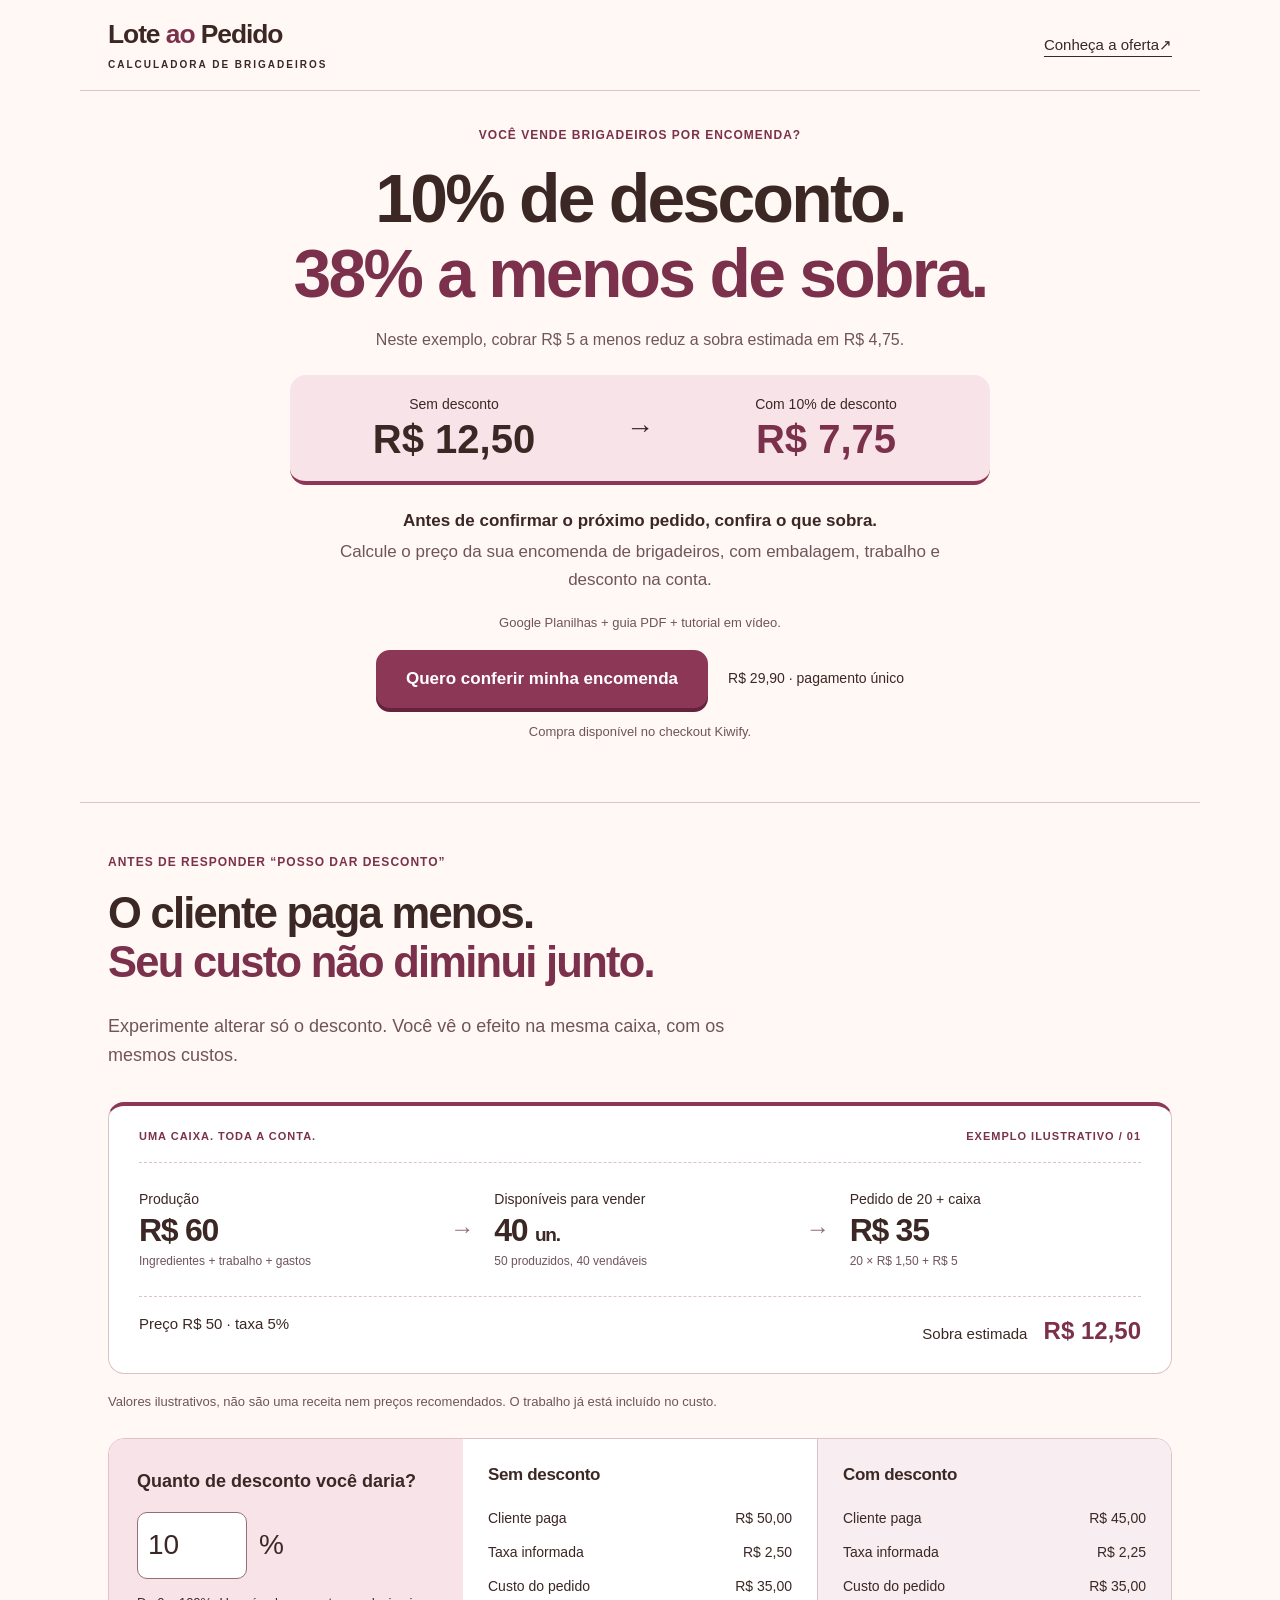
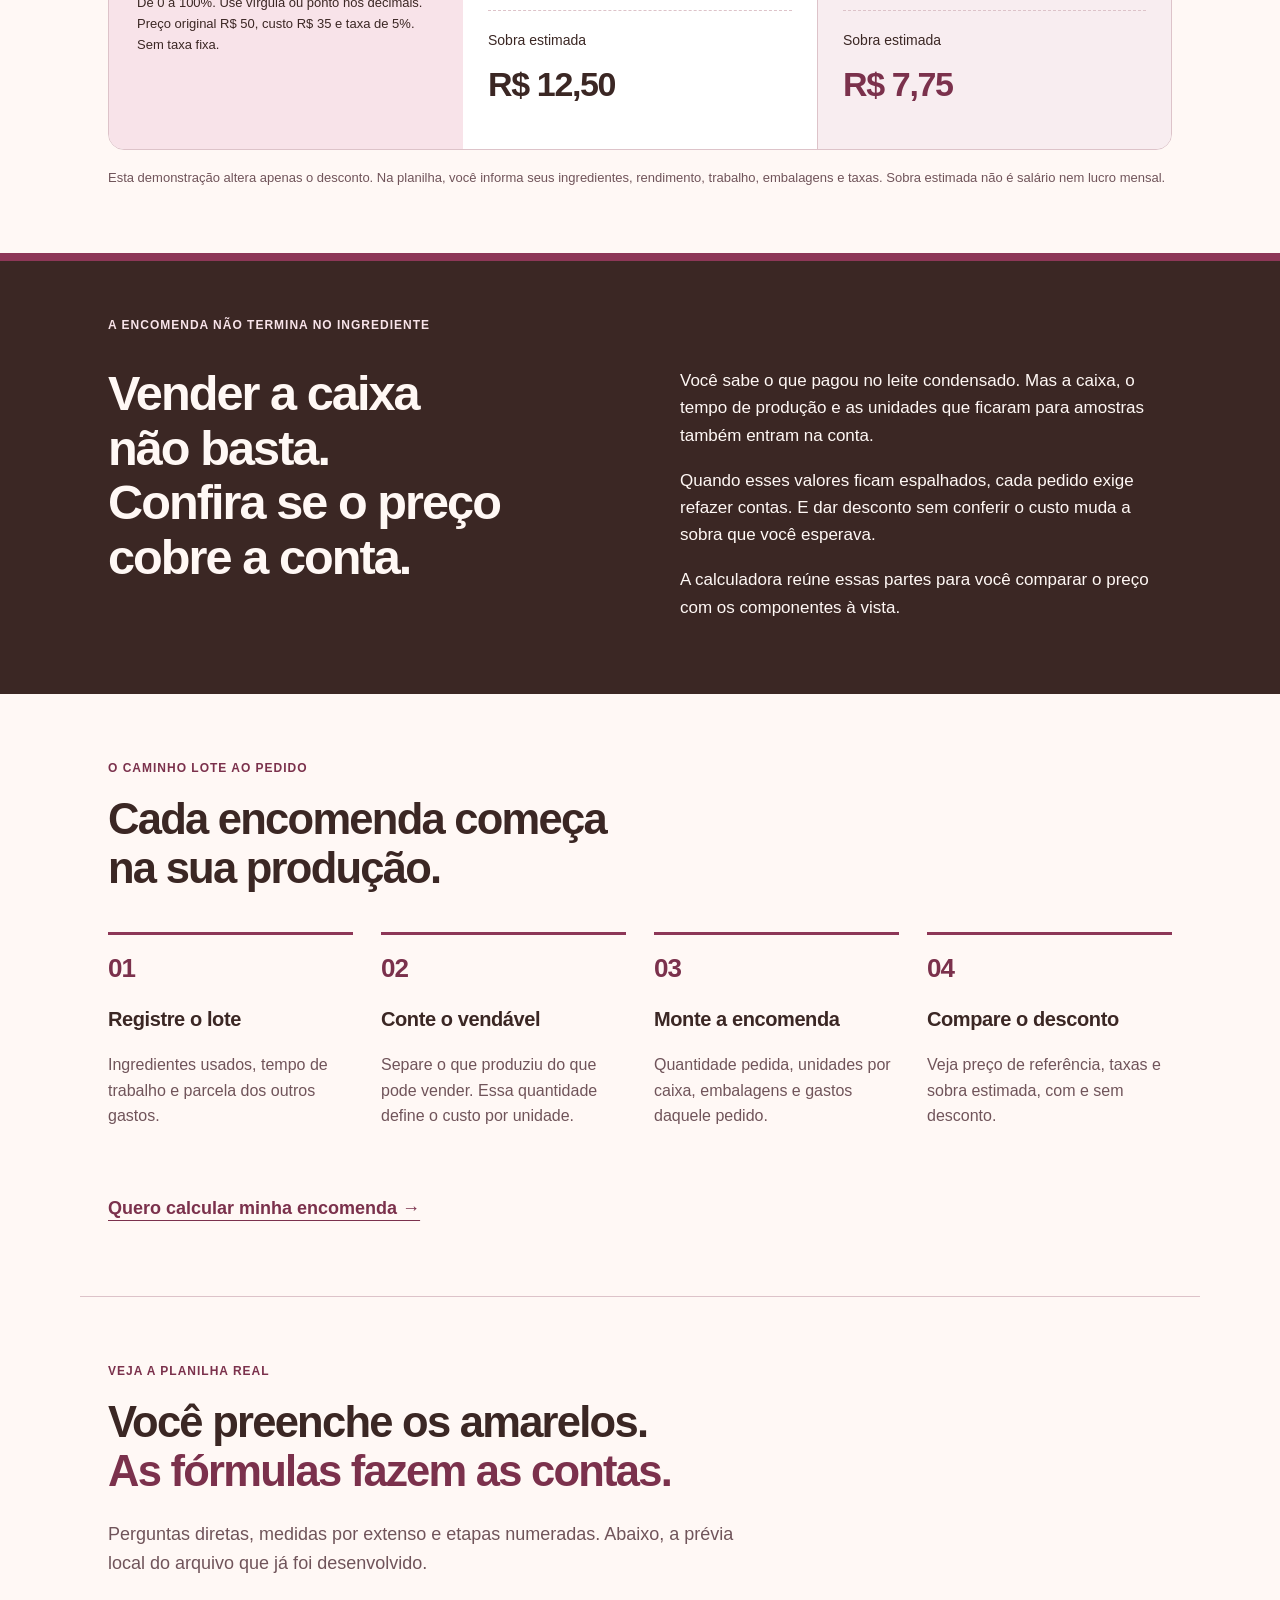
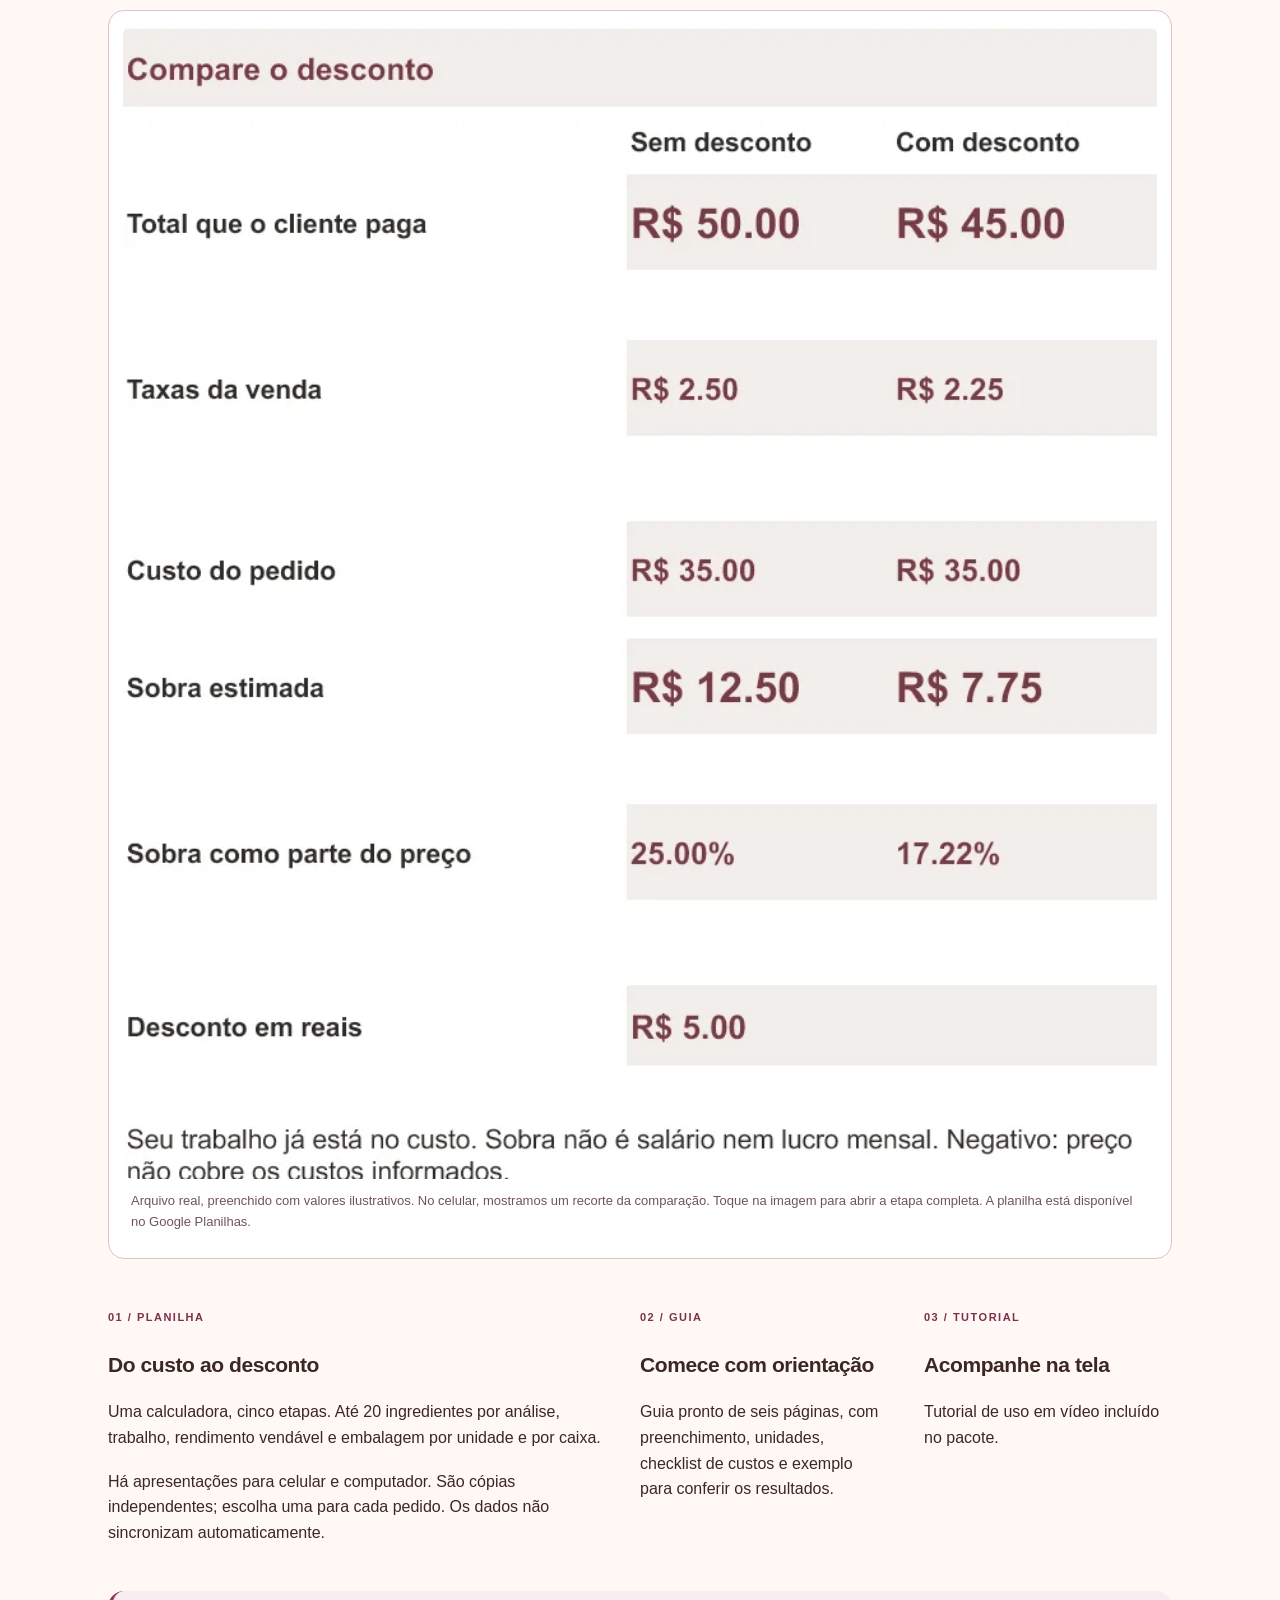
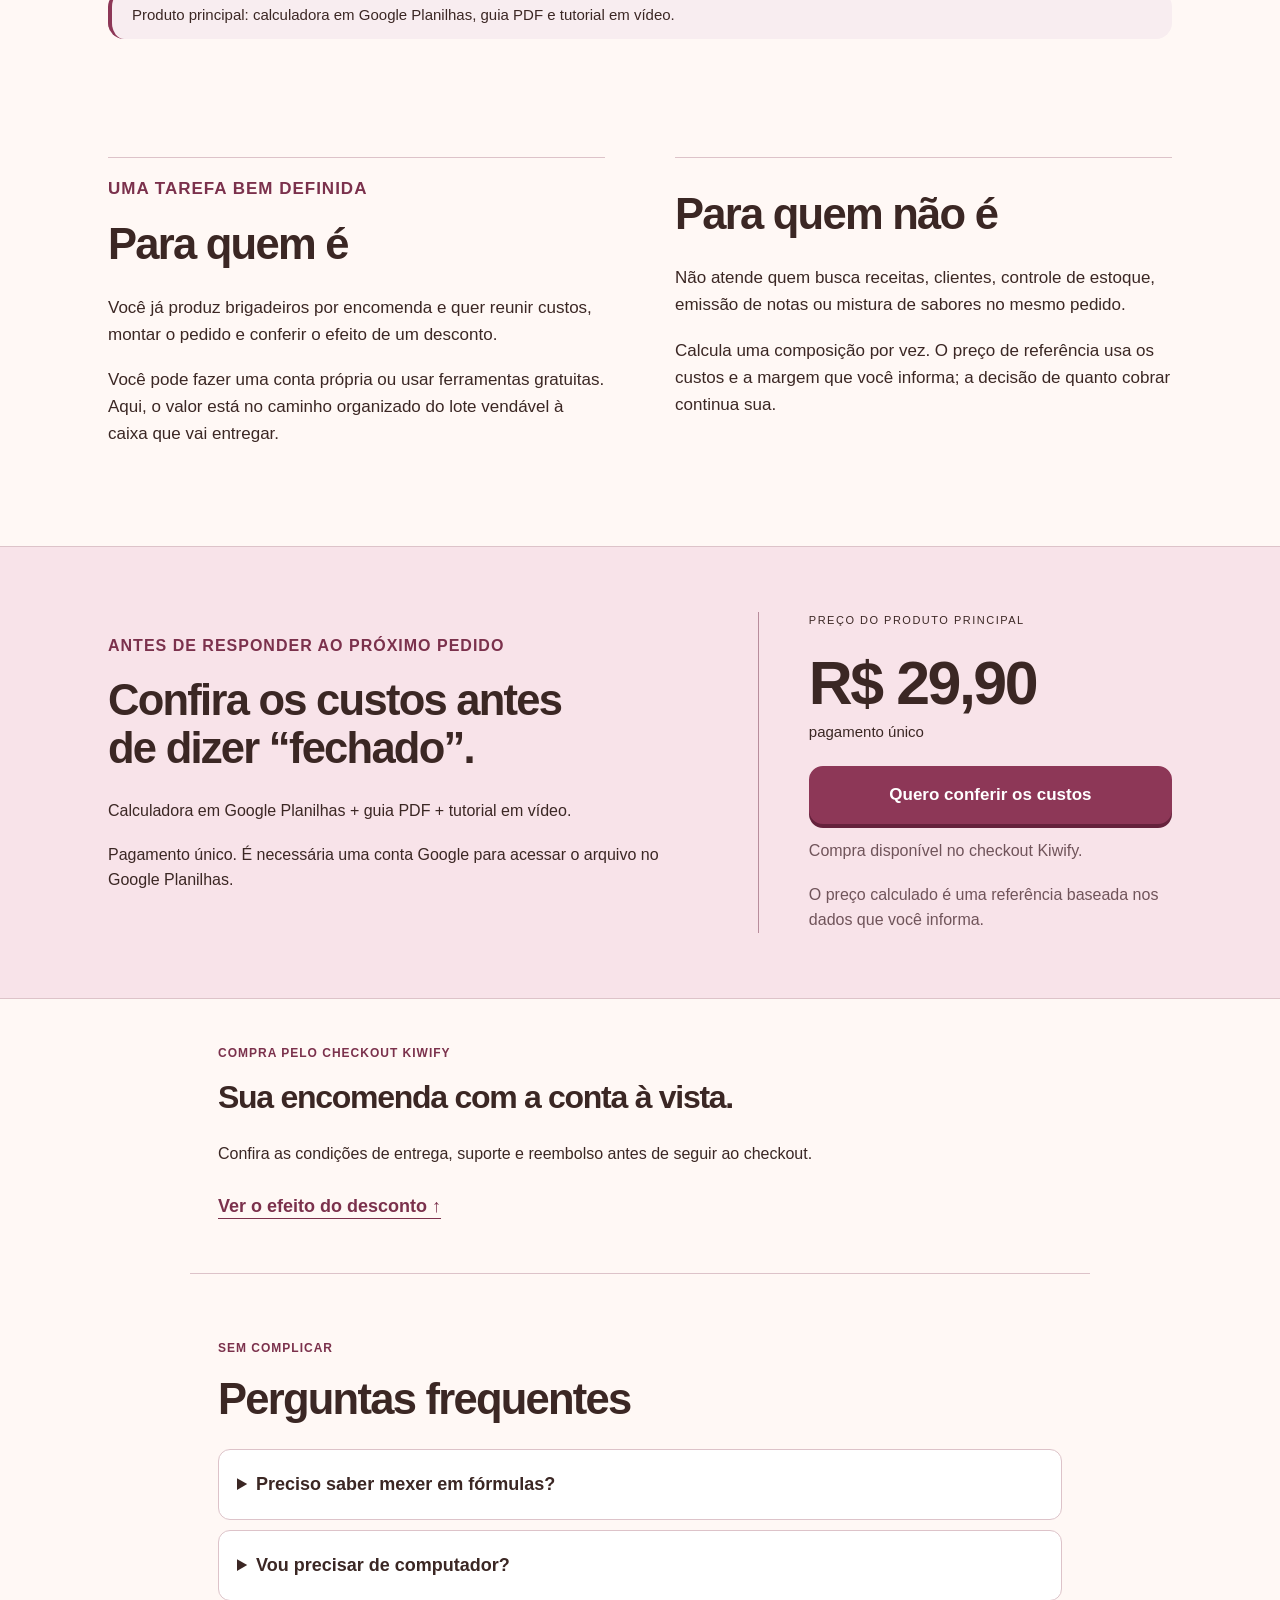
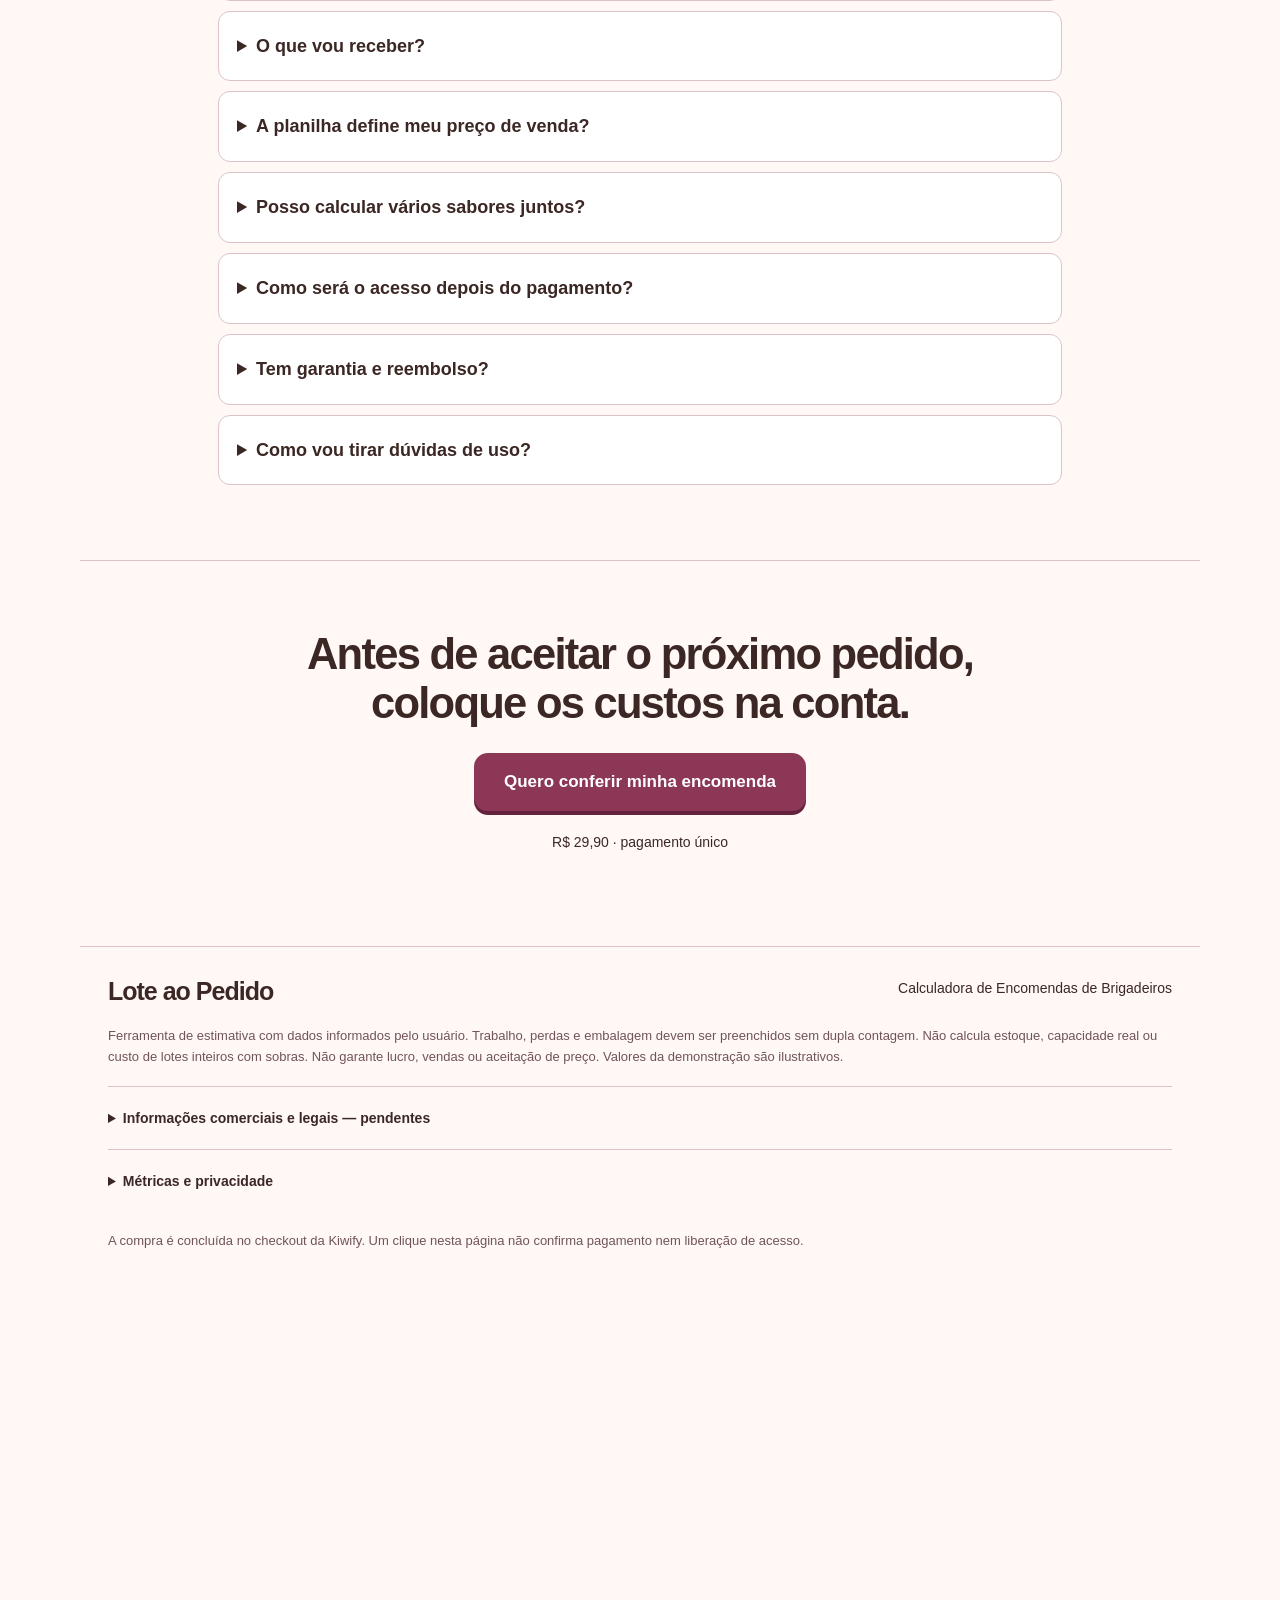
==== commit 2c19ee64: "fix: point GA4 to the new stream" ====
--- a/index.html
+++ b/index.html
@@ -57,6 +57,6 @@
 </section>
 <section class="wrap final-cta"><h2>Antes de aceitar o próximo pedido,<br>coloque os custos na conta.</h2><a class="button" data-buy="final" href="https://pay.kiwify.com.br/n6ohTC4">Quero conferir minha encomenda</a><p>R$&nbsp;29,90 · pagamento único</p></section>
 </main>
-<footer class="wrap"><div class="footer-head"><strong>Lote ao Pedido</strong><span>Calculadora de Encomendas de Brigadeiros</span></div><p>Ferramenta de estimativa com dados informados pelo usuário. Trabalho, perdas e embalagem devem ser preenchidos sem dupla contagem. Não calcula estoque, capacidade real ou custo de lotes inteiros com sobras. Não garante lucro, vendas ou aceitação de preço. Valores da demonstração são ilustrativos.</p><details id="comercial"><summary>Informações comerciais e legais — pendentes</summary><dl class="legal-fields"><dt>Fornecedor e identificação fiscal</dt><dd>A preencher com dados reais antes do lançamento.</dd><dt>Endereço físico e eletrônico</dt><dd>A preencher com dados reais antes do lançamento.</dd><dt>E-mail de suporte e prazo de atendimento</dt><dd>A definir antes do lançamento.</dd><dt>Entrega e prazo de acesso</dt><dd>Produtos cadastrados na Kiwify; acesso e prazo de liberação ainda precisam ser conferidos.</dd><dt>Termos de uso e licença</dt><dd>Texto final pendente. Uso pessoal da cópia, sem redistribuição ou revenda, previsto.</dd><dt>Reembolso</dt><dd>Política de sete dias planejada; canais e condições finais pendentes.</dd></dl></details><details id="privacidade"><summary>Métricas e privacidade</summary><p>Esta página usa Google Analytics (G-YT2Y57923C) para medir visualizações e cliques em botões, sem pedir uma ação para iniciar a medição. O armazenamento analítico fica habilitado; armazenamento de publicidade, personalização de anúncios e dados de publicidade ficam desativados. São enviados eventos de visualização, clique em CTA e clique para checkout; nenhum evento de compra. Só o caminho da página e parâmetros de campanha previamente autorizados são enviados, sem dados inseridos em formulários. A identificação do responsável, o contato e as demais informações da política de privacidade ainda precisam ser preenchidos antes do lançamento.</p></details><p class="caption">A compra é concluída no checkout da Kiwify. Um clique nesta página não confirma pagamento nem liberação de acesso.</p></footer>
+<footer class="wrap"><div class="footer-head"><strong>Lote ao Pedido</strong><span>Calculadora de Encomendas de Brigadeiros</span></div><p>Ferramenta de estimativa com dados informados pelo usuário. Trabalho, perdas e embalagem devem ser preenchidos sem dupla contagem. Não calcula estoque, capacidade real ou custo de lotes inteiros com sobras. Não garante lucro, vendas ou aceitação de preço. Valores da demonstração são ilustrativos.</p><details id="comercial"><summary>Informações comerciais e legais — pendentes</summary><dl class="legal-fields"><dt>Fornecedor e identificação fiscal</dt><dd>A preencher com dados reais antes do lançamento.</dd><dt>Endereço físico e eletrônico</dt><dd>A preencher com dados reais antes do lançamento.</dd><dt>E-mail de suporte e prazo de atendimento</dt><dd>A definir antes do lançamento.</dd><dt>Entrega e prazo de acesso</dt><dd>Produtos cadastrados na Kiwify; acesso e prazo de liberação ainda precisam ser conferidos.</dd><dt>Termos de uso e licença</dt><dd>Texto final pendente. Uso pessoal da cópia, sem redistribuição ou revenda, previsto.</dd><dt>Reembolso</dt><dd>Política de sete dias planejada; canais e condições finais pendentes.</dd></dl></details><details id="privacidade"><summary>Métricas e privacidade</summary><p>Esta página usa Google Analytics (G-RWVY7CTWYT) para medir visualizações e cliques em botões, sem pedir uma ação para iniciar a medição. O armazenamento analítico fica habilitado; armazenamento de publicidade, personalização de anúncios e dados de publicidade ficam desativados. São enviados eventos de visualização, clique em CTA e clique para checkout; nenhum evento de compra. Só o caminho da página e parâmetros de campanha previamente autorizados são enviados, sem dados inseridos em formulários. A identificação do responsável, o contato e as demais informações da política de privacidade ainda precisam ser preenchidos antes do lançamento.</p></details><p class="caption">A compra é concluída no checkout da Kiwify. Um clique nesta página não confirma pagamento nem liberação de acesso.</p></footer>
 <aside class="mobile-bar" aria-label="Oferta"><span><b>R$&nbsp;29,90</b><small>pagamento único</small></span><a class="button" data-buy="barra" href="https://pay.kiwify.com.br/n6ohTC4">Ver a oferta</a></aside>
 </body></html>
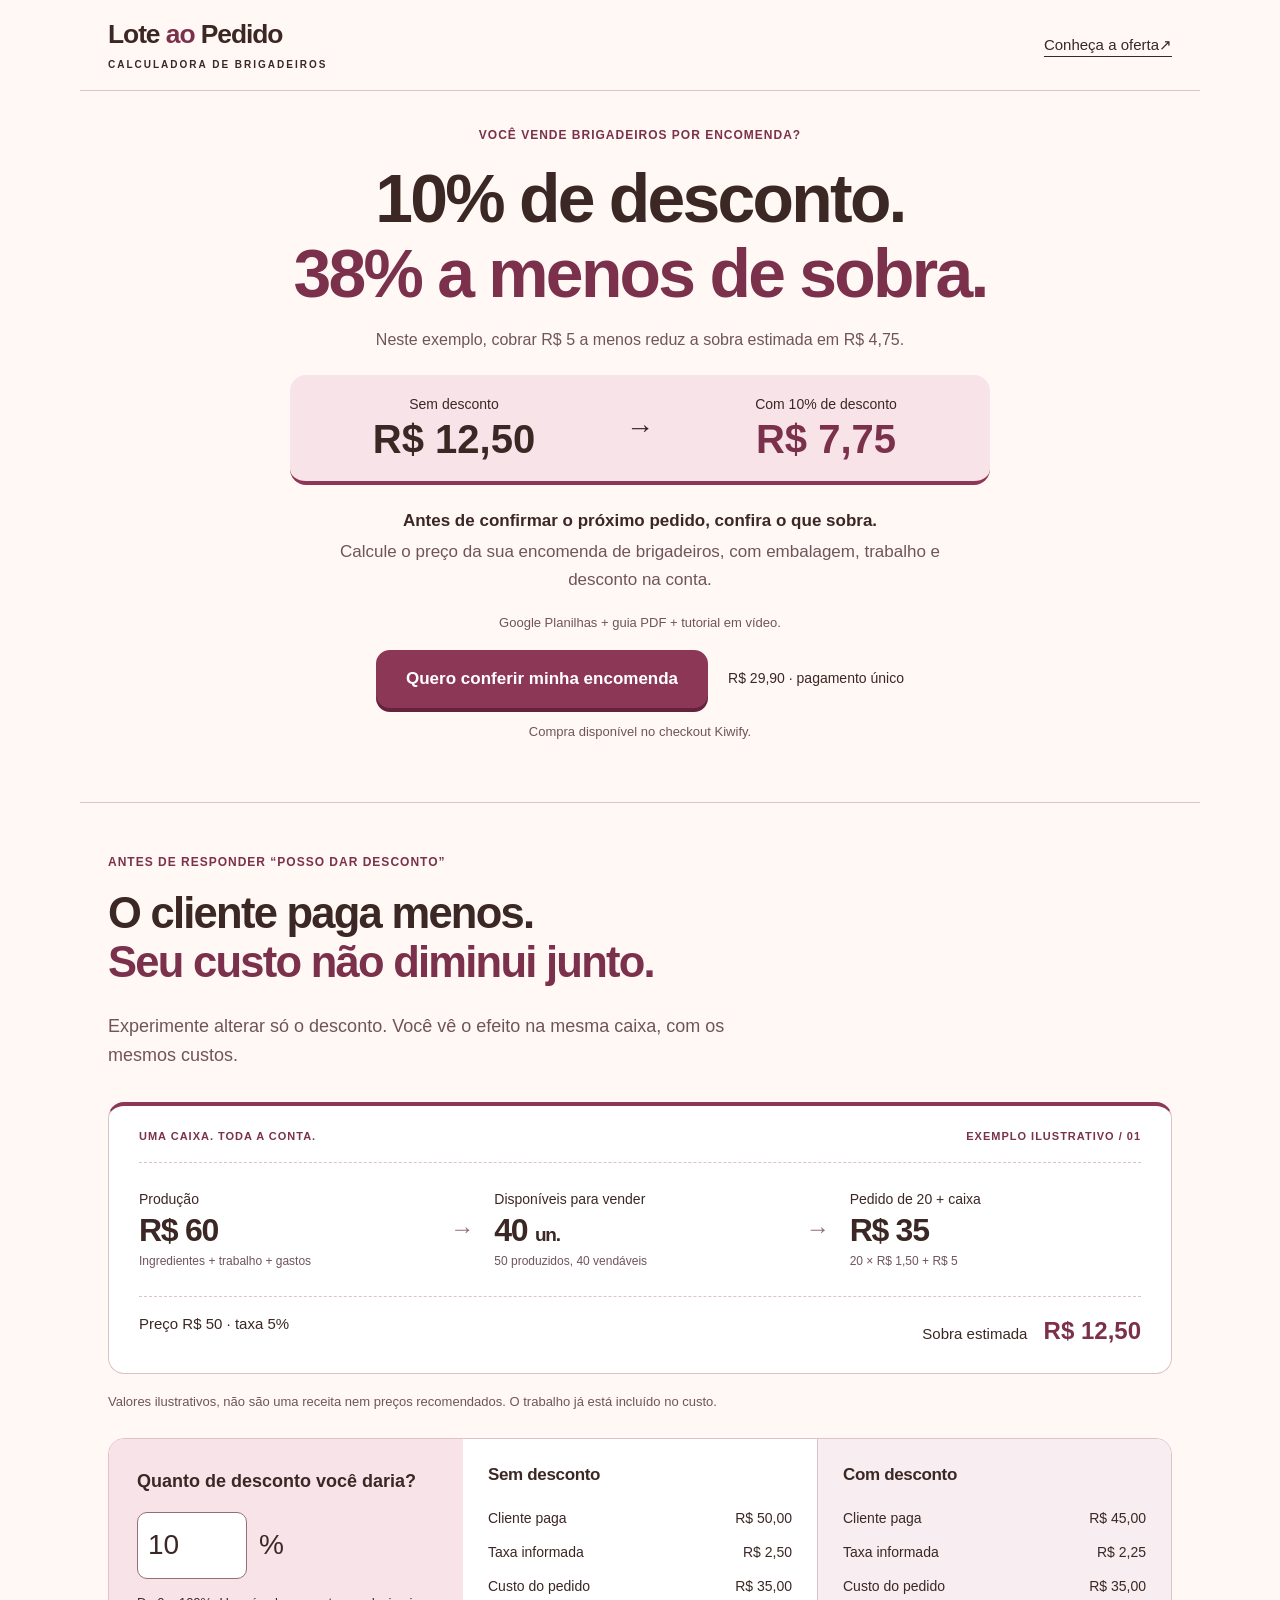
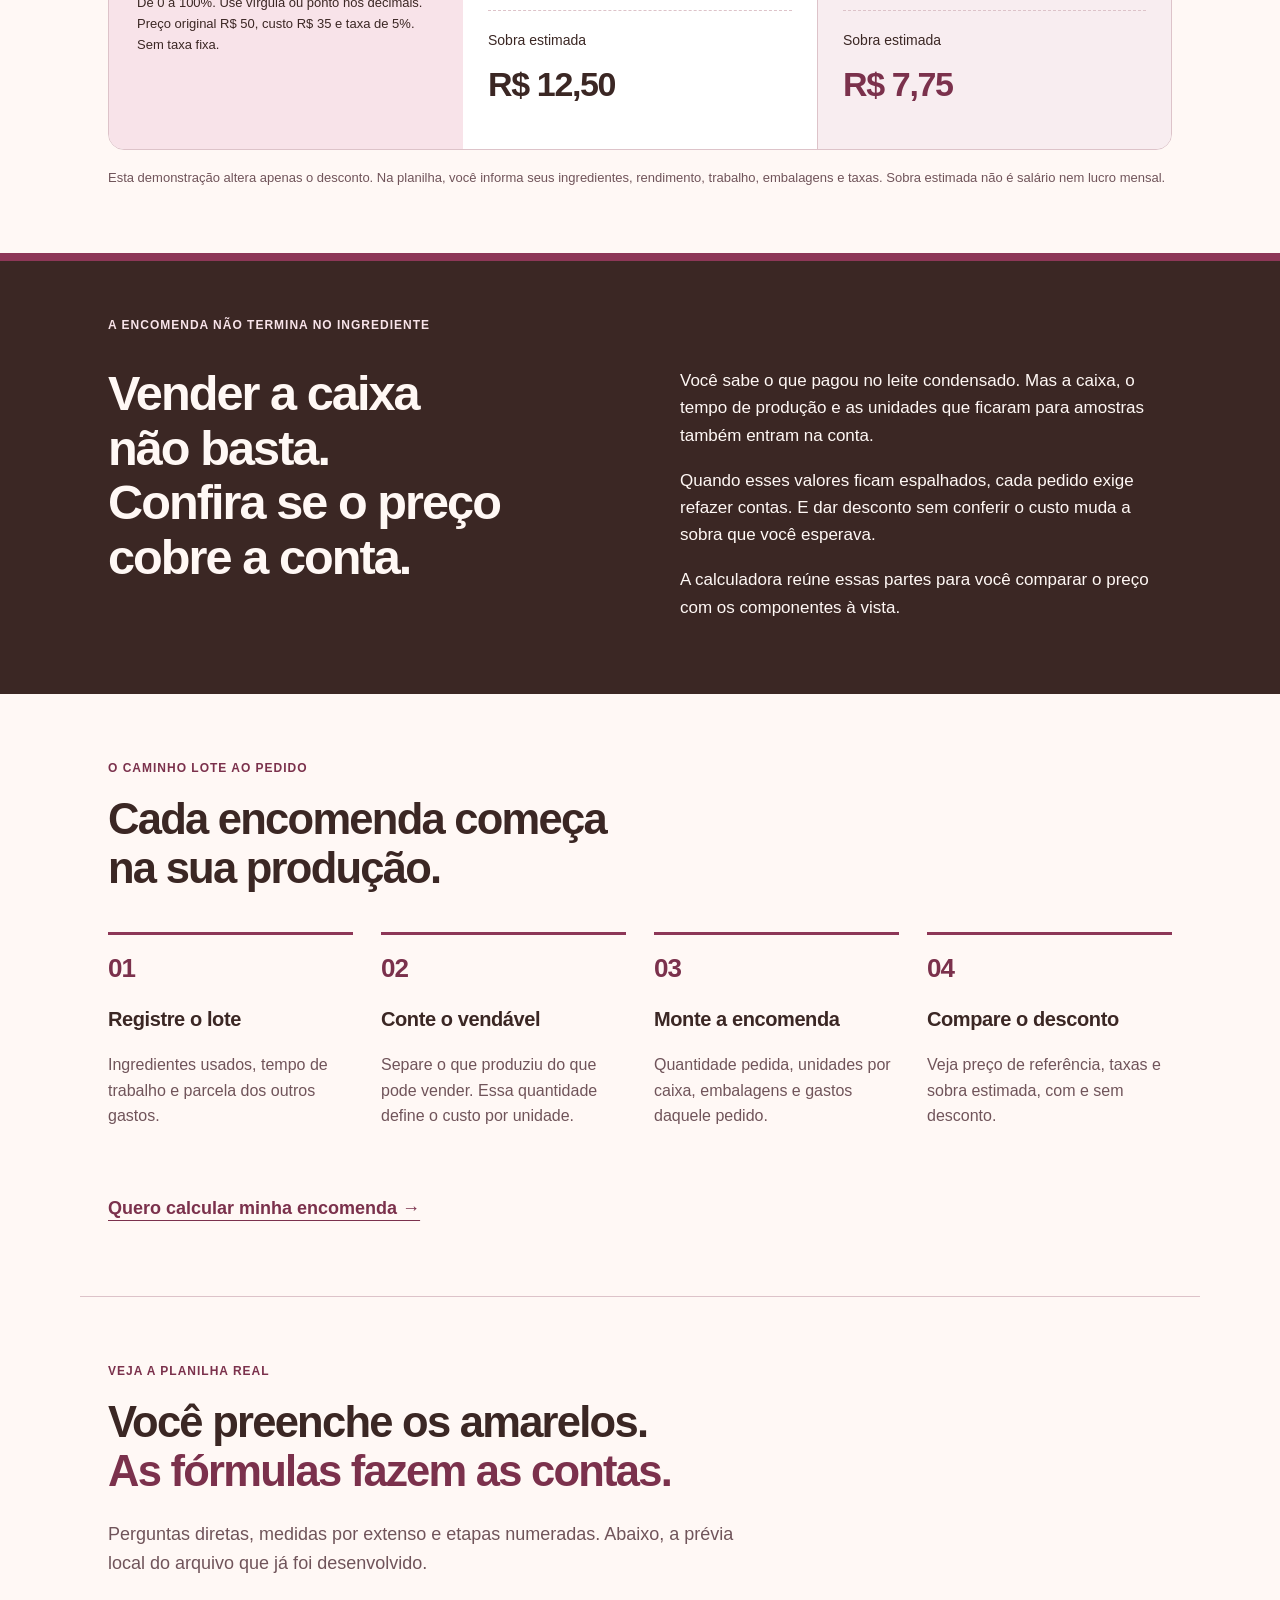
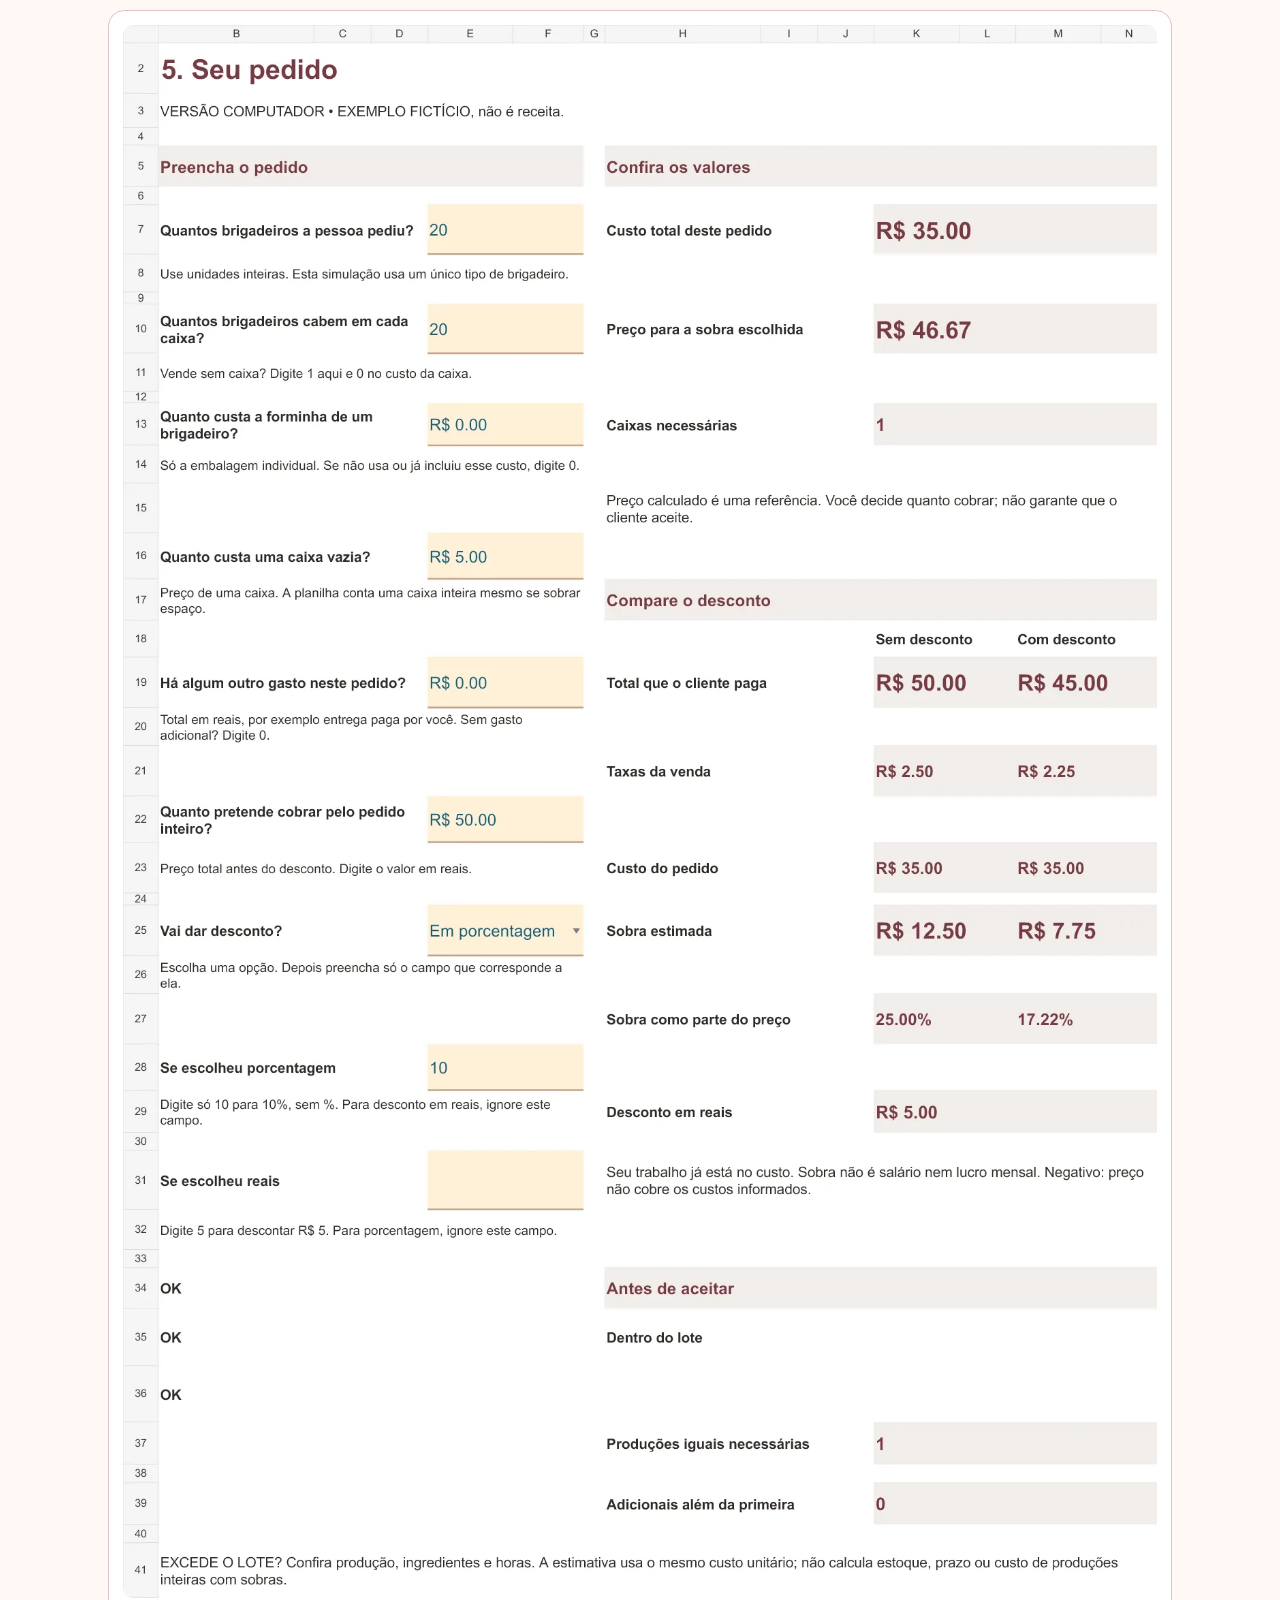
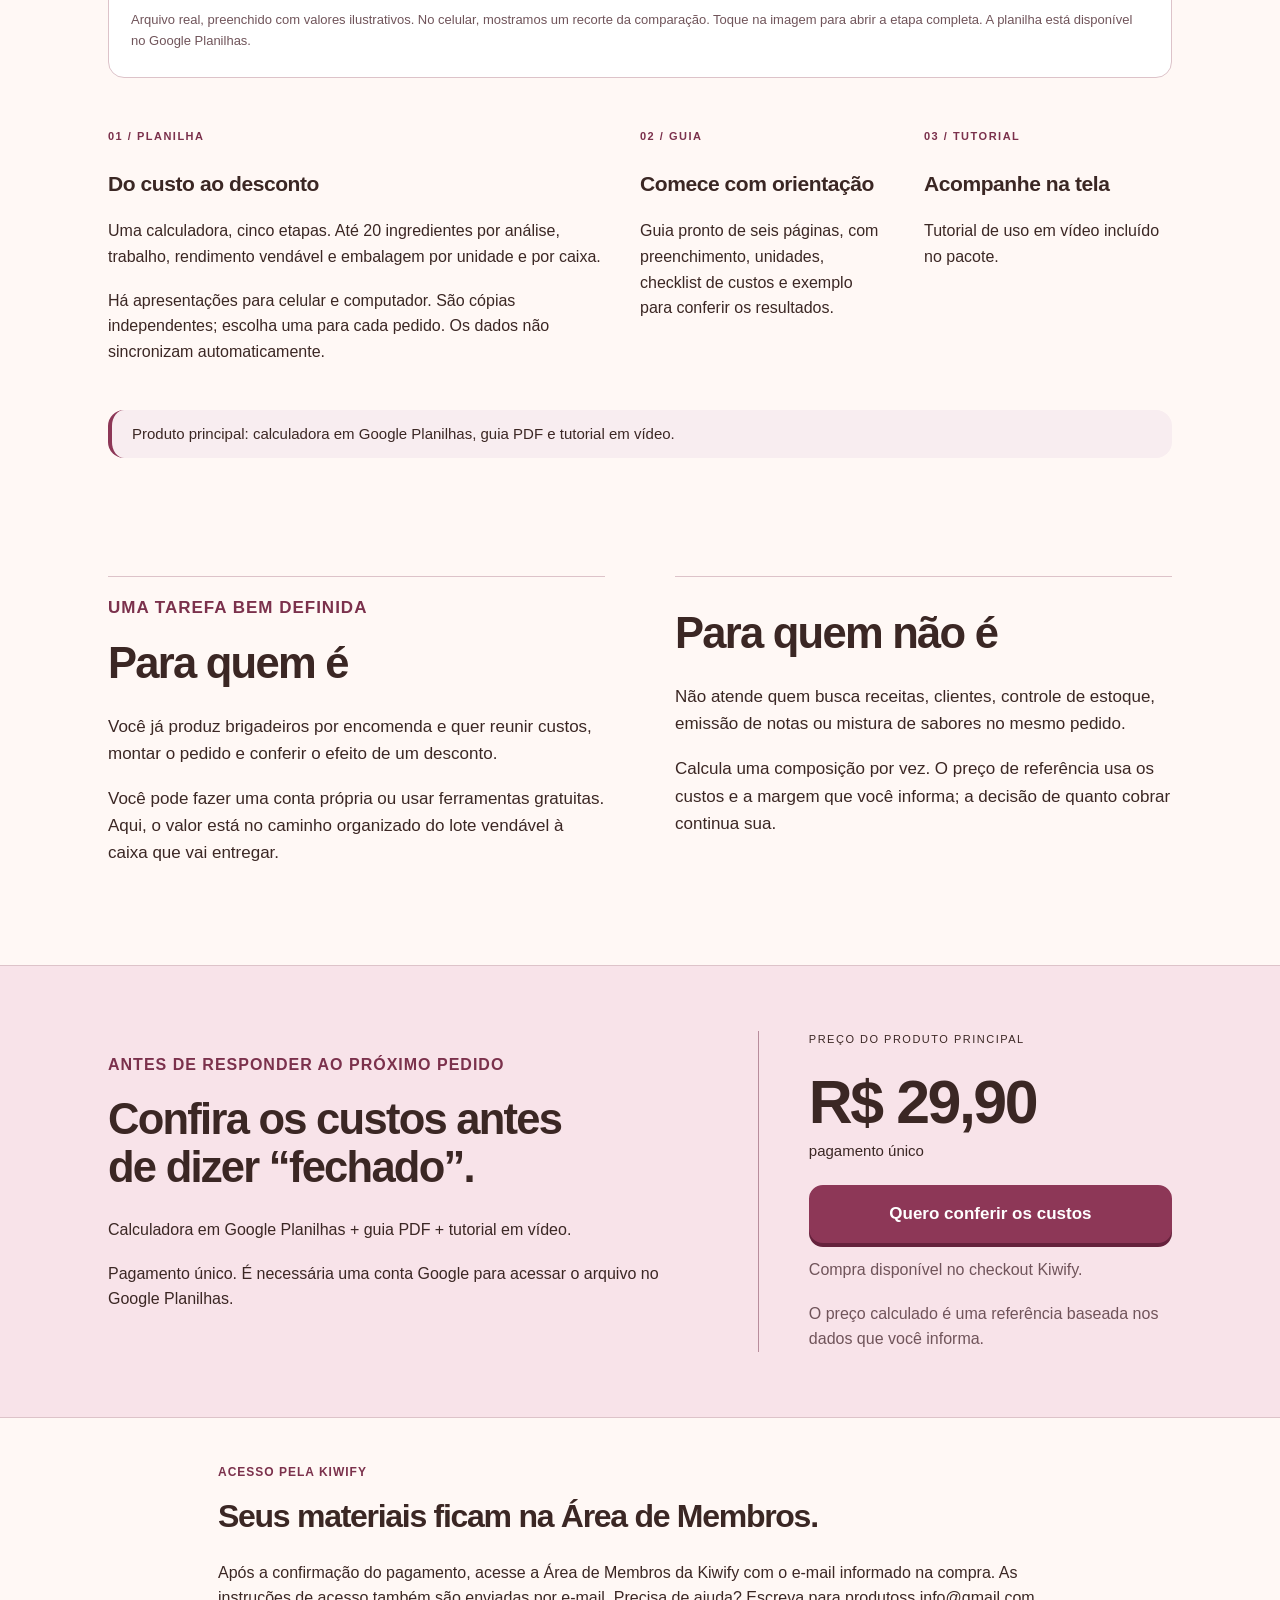
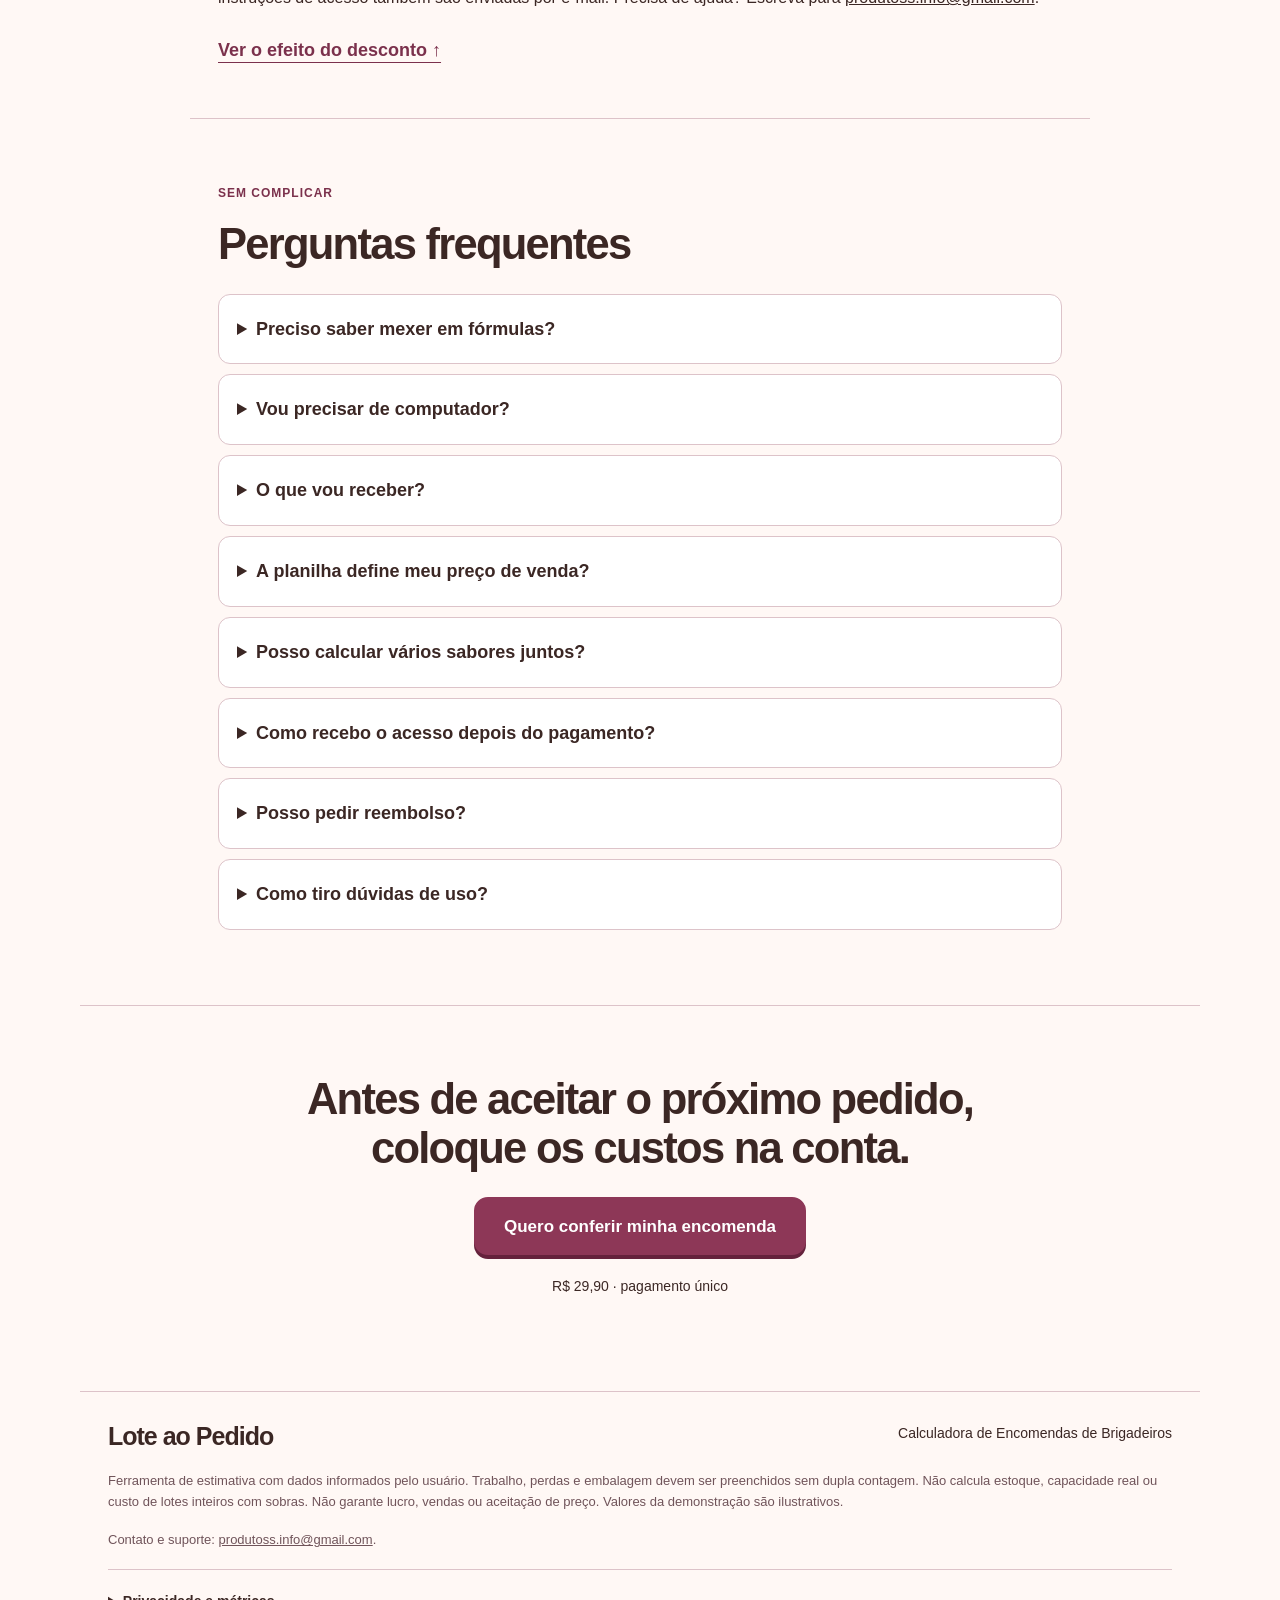
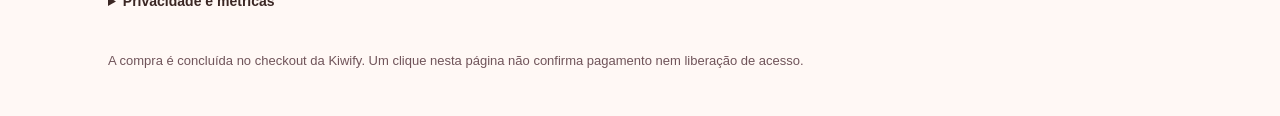
==== commit 24ec704f: "muda site" ====
--- a/index.html
+++ b/index.html
@@ -7,7 +7,7 @@
 <meta name="robots" content="noindex, nofollow">
 <meta property="og:title" content="Calculadora de Encomendas de Brigadeiros | Lote ao Pedido"><meta property="og:description" content="Organize custos de produção, encomendas e descontos com a calculadora em Google Planilhas. Inclui guia PDF e tutorial em vídeo."><meta property="og:type" content="website"><meta property="og:locale" content="pt_BR"><meta property="og:url" content="https://calculadora-brigadeiro.vercel.app/"><meta property="og:image" content="https://calculadora-brigadeiro.vercel.app/img/og.png">
 <meta name="theme-color" content="#8d3757"><link rel="icon" href="img/favicon.svg" type="image/svg+xml"><link rel="stylesheet" href="style.css">
-<script src="config.js" defer></script><script src="analytics.js" defer></script><script src="app.js" defer></script>
+<script src="config.js"></script><script src="analytics.js"></script><script async src="https://www.googletagmanager.com/gtag/js?id=G-RWVY7CTWYT"></script><script src="app.js" defer></script>
 </head>
 <body>
 <a class="skip" href="#conteudo">Pular para o conteúdo</a>
@@ -44,19 +44,19 @@
 <p class="note">Produto principal: calculadora em Google Planilhas, guia PDF e tutorial em vídeo.</p></section>
 <section class="fit wrap"><div><p class="eyebrow">UMA TAREFA BEM DEFINIDA</p><h2>Para quem é</h2><p>Você já produz brigadeiros por encomenda e quer reunir custos, montar o pedido e conferir o efeito de um desconto.</p><p>Você pode fazer uma conta própria ou usar ferramentas gratuitas. Aqui, o valor está no caminho organizado do lote vendável à caixa que vai entregar.</p></div><div><h2>Para quem não é</h2><p>Não atende quem busca receitas, clientes, controle de estoque, emissão de notas ou mistura de sabores no mesmo pedido.</p><p>Calcula uma composição por vez. O preço de referência usa os custos e a margem que você informa; a decisão de quanto cobrar continua sua.</p></div></section>
 <section class="offer" id="oferta"><div class="wrap offer-inner"><div><p class="eyebrow">ANTES DE RESPONDER AO PRÓXIMO PEDIDO</p><h2>Confira os custos antes de dizer “fechado”.</h2><p>Calculadora em Google Planilhas + guia PDF + tutorial em vídeo.</p><p>Pagamento único. É necessária uma conta Google para acessar o arquivo no Google Planilhas.</p></div><div class="purchase"><p>PREÇO DO PRODUTO PRINCIPAL</p><strong class="price">R$&nbsp;29,90</strong><span>pagamento único</span><a class="button" data-buy="oferta" href="https://pay.kiwify.com.br/n6ohTC4">Quero conferir os custos</a><p class="status" data-launch-status>Compra disponível no checkout Kiwify.</p><p class="caption">O preço calculado é uma referência baseada nos dados que você informa.</p></div></div></section>
-<section class="wrap launch" id="pre-lancamento" tabindex="-1"><p class="eyebrow">COMPRA PELO CHECKOUT KIWIFY</p><h2>Confira a oferta e finalize sua compra.</h2><p>O produto principal inclui a calculadora em Google Planilhas, o guia PDF e o tutorial em vídeo. O checkout apresenta o preço e as formas de pagamento. Após a aprovação, siga as instruções de acesso da Kiwify.</p><a class="text-link" href="#conta">Ver o efeito do desconto ↑</a></section>
+<section class="wrap launch" id="pre-lancamento" tabindex="-1"><p class="eyebrow">ACESSO PELA KIWIFY</p><h2>Seus materiais ficam na Área de Membros.</h2><p>Após a confirmação do pagamento, acesse a Área de Membros da Kiwify com o e-mail informado na compra. As instruções de acesso também são enviadas por e-mail. Precisa de ajuda? Escreva para <a href="mailto:produtoss.info@gmail.com">produtoss.info@gmail.com</a>.</p><a class="text-link" href="#conta">Ver o efeito do desconto ↑</a></section>
 <section class="faq wrap" id="duvidas"><p class="eyebrow">SEM COMPLICAR</p><h2>Perguntas frequentes</h2>
 <details><summary>Preciso saber mexer em fórmulas?</summary><p>Você preenche os espaços amarelos e acompanha os resultados. As cinco etapas têm perguntas e orientações. O guia explica unidades, rateio e leitura da sobra.</p></details>
-<details><summary>Vou precisar de computador?</summary><p>Existe uma apresentação estreita para celular e outra para computador. A calculadora está no Google Planilhas; no celular, use o app Google Planilhas, e no computador, abra pelo navegador. Uma conta Google é necessária. A cópia, edição e recálculo em aparelhos reais ainda precisam de validação.</p></details>
+<details><summary>Vou precisar de computador?</summary><p>Você pode usar pelo celular ou computador. No celular, abra a apresentação para celular no app Google Planilhas; no computador, use a versão para computador pelo navegador. Uma conta Google é necessária.</p></details>
 <details><summary>O que vou receber?</summary><p>O produto principal inclui a calculadora em Google Planilhas, um guia PDF de seis páginas e um tutorial de uso em vídeo. Não inclui receitas, consultoria contábil ou sistema de estoque.</p></details>
 <details><summary>A planilha define meu preço de venda?</summary><p>Ela calcula um preço de referência com seus custos, taxas e margem informada. Você escolhe quanto cobrar. A ferramenta não prevê aceitação do cliente nem garante resultado financeiro.</p></details>
 <details><summary>Posso calcular vários sabores juntos?</summary><p>Esta versão trabalha com uma composição de brigadeiro por análise. Para outra composição, faça outra cópia. Não calcula pedidos com mistura de sabores.</p></details>
-<details><summary>Como será o acesso depois do pagamento?</summary><p>A compra é concluída no checkout Kiwify, e o acesso é apresentado após a aprovação do pagamento. O fluxo de liberação de cada arquivo ainda precisa ser conferido na área de membros. Esta página não expõe a planilha.</p></details>
-<details><summary>Tem garantia e reembolso?</summary><p>A política planejada prevê solicitação de reembolso em sete dias, preservando os direitos legais aplicáveis. Condições, canal e contato serão preenchidos e confirmados antes das vendas; a política ainda não está ativa.</p></details>
-<details><summary>Como vou tirar dúvidas de uso?</summary><p>O suporte previsto cobre acesso e uso básico. O e-mail real e o prazo de atendimento ainda serão definidos e publicados antes do lançamento.</p></details>
+<details><summary>Como recebo o acesso depois do pagamento?</summary><p>Após a confirmação do pagamento, o acesso fica disponível na Área de Membros da Kiwify. Use o mesmo e-mail informado na compra e confira também as pastas de spam e promoções para localizar as instruções.</p></details>
+<details><summary>Posso pedir reembolso?</summary><p>Em compras online, você pode exercer o direito de arrependimento em até 7 dias, conforme o art. 49 do Código de Defesa do Consumidor. Para solicitar, use o atendimento da Kiwify ou escreva para <a href="mailto:produtoss.info@gmail.com">produtoss.info@gmail.com</a>.</p></details>
+<details><summary>Como tiro dúvidas de uso?</summary><p>Para ajuda com acesso ou uso dos materiais, escreva para <a href="mailto:produtoss.info@gmail.com">produtoss.info@gmail.com</a>.</p></details>
 </section>
 <section class="wrap final-cta"><h2>Antes de aceitar o próximo pedido,<br>coloque os custos na conta.</h2><a class="button" data-buy="final" href="https://pay.kiwify.com.br/n6ohTC4">Quero conferir minha encomenda</a><p>R$&nbsp;29,90 · pagamento único</p></section>
 </main>
-<footer class="wrap"><div class="footer-head"><strong>Lote ao Pedido</strong><span>Calculadora de Encomendas de Brigadeiros</span></div><p>Ferramenta de estimativa com dados informados pelo usuário. Trabalho, perdas e embalagem devem ser preenchidos sem dupla contagem. Não calcula estoque, capacidade real ou custo de lotes inteiros com sobras. Não garante lucro, vendas ou aceitação de preço. Valores da demonstração são ilustrativos.</p><details id="comercial"><summary>Informações comerciais e legais — pendentes</summary><dl class="legal-fields"><dt>Fornecedor e identificação fiscal</dt><dd>A preencher com dados reais antes do lançamento.</dd><dt>Endereço físico e eletrônico</dt><dd>A preencher com dados reais antes do lançamento.</dd><dt>E-mail de suporte e prazo de atendimento</dt><dd>A definir antes do lançamento.</dd><dt>Entrega e prazo de acesso</dt><dd>Produtos cadastrados na Kiwify; acesso e prazo de liberação ainda precisam ser conferidos.</dd><dt>Termos de uso e licença</dt><dd>Texto final pendente. Uso pessoal da cópia, sem redistribuição ou revenda, previsto.</dd><dt>Reembolso</dt><dd>Política de sete dias planejada; canais e condições finais pendentes.</dd></dl></details><details id="privacidade"><summary>Métricas e privacidade</summary><p>Esta página usa Google Analytics (G-RWVY7CTWYT) para medir visualizações e cliques em botões, sem pedir uma ação para iniciar a medição. O armazenamento analítico fica habilitado; armazenamento de publicidade, personalização de anúncios e dados de publicidade ficam desativados. São enviados eventos de visualização, clique em CTA e clique para checkout; nenhum evento de compra. Só o caminho da página e parâmetros de campanha previamente autorizados são enviados, sem dados inseridos em formulários. A identificação do responsável, o contato e as demais informações da política de privacidade ainda precisam ser preenchidos antes do lançamento.</p></details><p class="caption">A compra é concluída no checkout da Kiwify. Um clique nesta página não confirma pagamento nem liberação de acesso.</p></footer>
+<footer class="wrap"><div class="footer-head"><strong>Lote ao Pedido</strong><span>Calculadora de Encomendas de Brigadeiros</span></div><p>Ferramenta de estimativa com dados informados pelo usuário. Trabalho, perdas e embalagem devem ser preenchidos sem dupla contagem. Não calcula estoque, capacidade real ou custo de lotes inteiros com sobras. Não garante lucro, vendas ou aceitação de preço. Valores da demonstração são ilustrativos.</p><p>Contato e suporte: <a href="mailto:produtoss.info@gmail.com">produtoss.info@gmail.com</a>.</p><details id="privacidade"><summary>Privacidade e métricas</summary><p>Esta página usa Google Analytics (G-RWVY7CTWYT) para medir visualizações e cliques em botões. O armazenamento analítico fica habilitado; armazenamento de publicidade, personalização de anúncios e dados de publicidade ficam desativados. São enviados eventos de visualização, clique em CTA e clique para checkout; nenhum evento de compra. Só o caminho da página e parâmetros de campanha previamente autorizados são enviados, sem dados inseridos em formulários. Para dúvidas sobre privacidade, escreva para <a href="mailto:produtoss.info@gmail.com">produtoss.info@gmail.com</a>.</p></details><p class="caption">A compra é concluída no checkout da Kiwify. Um clique nesta página não confirma pagamento nem liberação de acesso.</p></footer>
 <aside class="mobile-bar" aria-label="Oferta"><span><b>R$&nbsp;29,90</b><small>pagamento único</small></span><a class="button" data-buy="barra" href="https://pay.kiwify.com.br/n6ohTC4">Ver a oferta</a></aside>
 </body></html>
--- a/style.css
+++ b/style.css
@@ -1,4 +1,4 @@
-:root{--paper:#fff8f5;--ink:#3b2724;--plum:#7b314c;--line:#ddc3c9;--muted:#70545a;--cream:#f8e3e9;--white:#fffdfb}*{box-sizing:border-box}html{scroll-behavior:smooth;scroll-padding-top:24px}body{margin:0;background:var(--paper);color:var(--ink);font-family:"Trebuchet MS",Verdana,sans-serif;font-size:1.125rem;line-height:1.6}a{color:inherit}button,input{font:inherit}.wrap{max-width:1120px;margin:auto;padding-inline:28px}.masthead{display:flex;align-items:center;justify-content:space-between;padding-block:25px;border-bottom:1px solid var(--line)}.wordmark{text-decoration:none;font-family:Georgia,serif;font-size:1.875rem;line-height:1.1}.wordmark i{font-weight:400;font-size:1.4375rem}.wordmark span{display:block;font:0.625rem "Trebuchet MS",sans-serif;letter-spacing:2px;margin-top:10px}.header-link{font-size:0.9375rem;text-underline-offset:6px}.eyebrow{font-size:0.75rem;font-weight:bold;letter-spacing:1.8px;color:var(--plum);line-height:1.5}h1,h2{font-family:Georgia,"Times New Roman",serif;font-weight:400;letter-spacing:-.035em;line-height:1.09;text-wrap:balance}h1{font-size:clamp(2.125rem,4.1vw,3.625rem);max-width:960px;margin:20px auto;color:var(--plum)}h2{font-size:clamp(1.9375rem,3.4vw,3rem);margin:14px 0 25px}h2 i{color:var(--plum);font-weight:400}h3{font-size:1.3125rem;line-height:1.3}p{margin:0 0 18px}.hero{text-align:center;padding-top:46px}.open-account{font-size:1.0625rem}.lead{max-width:720px;margin:20px auto 24px;color:var(--muted)}.hero-actions{display:flex;align-items:center;justify-content:center;gap:20px}.hero-actions>span{font-size:0.875rem}.button{display:inline-flex;align-items:center;justify-content:center;min-height:52px;padding:14px 24px;background:var(--plum);color:white;text-decoration:none;border:1px solid var(--plum);font-weight:bold;font-size:1rem;border-radius:4px;line-height:1.4;text-align:center}.button:hover{background:#6b2842}.text-link{text-underline-offset:6px;font-weight:bold;color:var(--plum)}.status{font-size:0.875rem;margin:14px 0;color:var(--muted)}.receipt{background:var(--white);margin:36px auto 0;text-align:left;border:1px solid var(--line);border-top:5px solid var(--plum);box-shadow:0 12px 0 -5px #ead5dc;padding:22px 30px}.receipt-title{display:flex;justify-content:space-between;font-size:0.6875rem;letter-spacing:1.5px;color:var(--plum);border-bottom:1px dashed var(--line);padding-bottom:17px}.receipt-flow{display:grid;grid-template-columns:1fr auto 1fr auto 1fr;gap:20px;align-items:center;padding:25px 0}.receipt-flow>div{display:flex;flex-direction:column}.receipt-flow span{font-size:0.875rem}.receipt-flow strong{font-size:2.375rem;line-height:1.3;font-weight:400;font-family:Georgia,serif}.receipt-flow em{font-size:1.1875rem;font-style:normal}.receipt-flow small{font-size:0.75rem;color:var(--muted)}.receipt-flow>b{color:#907076;font-size:1.5rem}.receipt-bottom{display:flex;justify-content:space-between;border-top:1px dashed var(--line);padding-top:15px;font-size:0.9375rem}.receipt-bottom strong{font-size:1.5rem;margin-left:12px;color:var(--plum)}.caption{font-size:0.8125rem;line-height:1.6;color:var(--muted);margin:18px 0 0}.demo,.mechanism,.product,.faq{padding-block:85px}.section-heading{max-width:760px;margin-bottom:32px}.section-heading>p:not(.eyebrow){max-width:640px;color:var(--muted)}.comparison{display:grid;grid-template-columns:1fr 2fr;border:1px solid var(--line);background:var(--white)}.discount-control{background:var(--cream);padding:28px;align-self:stretch}.discount-control label{display:block;font-weight:bold;margin-bottom:16px}.discount-control>div{display:flex;align-items:center;gap:12px;font-size:1.75rem}.discount-control input{background:var(--white);border:1px solid #907076;border-radius:3px;width:110px;padding:10px;color:var(--ink)}.discount-control p{font-size:0.8125rem;margin:14px 0 0}.comparison-results{display:grid;grid-template-columns:1fr 1fr}.comparison-results>div{padding:25px}.comparison-results .after{border-left:1px solid var(--line);background:#f8edf0}.comparison-results h3{font-size:1.0625rem;margin:0 0 20px}dl{margin:0}dl>div{display:flex;justify-content:space-between;gap:12px;margin-bottom:12px;font-size:0.875rem}dd{margin:0;white-space:nowrap;font-variant-numeric:tabular-nums}.sum{display:block;border-top:1px dashed var(--line);padding-top:18px}.sum dd{font-size:2.1875rem;font-family:Georgia,serif;color:var(--plum);margin-top:6px}.negative{color:#9b2222!important}.problem{background:var(--plum);color:var(--paper);padding-block:64px}.editorial{display:grid;grid-template-columns:1fr 1fr;column-gap:80px}.editorial .eyebrow{color:#f8e3e9;grid-column:1/-1}.editorial h2{font-size:clamp(2.25rem,4.5vw,3.875rem)}.editorial>div{padding-top:15px;font-size:1.0625rem}.steps{list-style:none;padding:0;display:grid;grid-template-columns:repeat(4,1fr);gap:28px;margin:40px 0}.steps li{border-top:1px solid var(--line);padding-top:18px}.steps span{color:var(--plum);font:italic 1.875rem Georgia,serif}.steps h3{font-size:1.25rem}.steps p{font-size:1rem;color:var(--muted)}.product{border-top:1px solid var(--line)}figure{margin:0;background:var(--white);border:1px solid var(--line);padding:14px}figure img{display:block;width:100%;height:auto}figcaption{padding:12px 8px;font-size:0.8125rem;color:var(--muted)}.deliverables{display:grid;grid-template-columns:2fr 1fr 1fr;gap:36px;margin-top:42px}.deliverables span{font-size:0.6875rem;font-weight:bold;letter-spacing:1.5px;color:var(--plum)}.deliverables p{font-size:1rem}.note{border-left:3px solid var(--plum);padding:12px 20px;background:#f8edf0;font-size:0.9375rem;margin-top:28px}.fit{display:grid;grid-template-columns:1fr 1fr;gap:70px;padding-block:35px 80px}.fit>div{border-top:1px solid var(--line);padding-top:18px}.fit p{font-size:1.0625rem}.offer{background:#f8e3e9;padding-block:65px}.offer-inner{display:grid;grid-template-columns:1.4fr 1fr;gap:70px;align-items:center}.offer-inner>div>p{font-size:1rem}.purchase{border-left:1px solid #b88d9c;padding-left:50px}.purchase>p:first-child{font-size:0.6875rem;letter-spacing:1.5px}.price{display:block;font:4rem Georgia,serif;color:var(--plum)}.purchase>span{display:block;font-size:0.9375rem;margin-bottom:22px}.purchase .button{width:100%}.launch{padding-block:45px;border-bottom:1px solid var(--line);max-width:900px}.launch h2{font-size:2rem}.launch p:not(.eyebrow){font-size:1rem}.faq{max-width:900px}details{border-top:1px solid var(--line)}summary{cursor:pointer;font-weight:bold;padding:20px 0;min-height:48px}details p{padding-right:20px;font-size:1rem}.final-cta{border-top:1px solid var(--line);text-align:center;padding-block:55px 75px}.final-cta p{margin-top:20px;font-size:0.875rem}footer{border-top:1px solid var(--line);padding-block:30px 45px}footer>p{font-size:0.8125rem;color:var(--muted)}.footer-head{display:flex;justify-content:space-between;gap:18px;margin-bottom:20px;font-size:0.875rem}.footer-head strong{font:1.5625rem Georgia,serif}footer summary{font-size:0.875rem}.legal-fields{font-size:0.875rem;padding-bottom:20px}.legal-fields dt{font-weight:bold}.legal-fields dd{white-space:normal;margin-bottom:12px}.mobile-bar{display:none}.skip{position:absolute;left:12px;top:-100px;background:var(--white);padding:10px;z-index:20}.skip:focus{top:10px}:focus-visible{outline:3px solid #7b314c;outline-offset:5px}
+:root{--paper:#fff8f5;--ink:#3b2724;--plum:#7b314c;--line:#ddc3c9;--muted:#70545a;--cream:#f8e3e9;--white:#fffdfb}*{box-sizing:border-box}html{scroll-behavior:smooth;scroll-padding-top:24px}body{margin:0;background:var(--paper);color:var(--ink);font-family:"Trebuchet MS",Verdana,sans-serif;font-size:1.125rem;line-height:1.6}a{color:inherit}a[href^="mailto:"]{overflow-wrap:anywhere}button,input{font:inherit}.wrap{max-width:1120px;margin:auto;padding-inline:28px}.masthead{display:flex;align-items:center;justify-content:space-between;padding-block:25px;border-bottom:1px solid var(--line)}.wordmark{text-decoration:none;font-family:Georgia,serif;font-size:1.875rem;line-height:1.1}.wordmark i{font-weight:400;font-size:1.4375rem}.wordmark span{display:block;font:0.625rem "Trebuchet MS",sans-serif;letter-spacing:2px;margin-top:10px}.header-link{font-size:0.9375rem;text-underline-offset:6px}.eyebrow{font-size:0.75rem;font-weight:bold;letter-spacing:1.8px;color:var(--plum);line-height:1.5}h1,h2{font-family:Georgia,"Times New Roman",serif;font-weight:400;letter-spacing:-.035em;line-height:1.09;text-wrap:balance}h1{font-size:clamp(2.125rem,4.1vw,3.625rem);max-width:960px;margin:20px auto;color:var(--plum)}h2{font-size:clamp(1.9375rem,3.4vw,3rem);margin:14px 0 25px}h2 i{color:var(--plum);font-weight:400}h3{font-size:1.3125rem;line-height:1.3}p{margin:0 0 18px}.hero{text-align:center;padding-top:46px}.open-account{font-size:1.0625rem}.lead{max-width:720px;margin:20px auto 24px;color:var(--muted)}.hero-actions{display:flex;align-items:center;justify-content:center;gap:20px}.hero-actions>span{font-size:0.875rem}.button{display:inline-flex;align-items:center;justify-content:center;min-height:52px;padding:14px 24px;background:var(--plum);color:white;text-decoration:none;border:1px solid var(--plum);font-weight:bold;font-size:1rem;border-radius:4px;line-height:1.4;text-align:center}.button:hover{background:#6b2842}.text-link{text-underline-offset:6px;font-weight:bold;color:var(--plum)}.status{font-size:0.875rem;margin:14px 0;color:var(--muted)}.receipt{background:var(--white);margin:36px auto 0;text-align:left;border:1px solid var(--line);border-top:5px solid var(--plum);box-shadow:0 12px 0 -5px #ead5dc;padding:22px 30px}.receipt-title{display:flex;justify-content:space-between;font-size:0.6875rem;letter-spacing:1.5px;color:var(--plum);border-bottom:1px dashed var(--line);padding-bottom:17px}.receipt-flow{display:grid;grid-template-columns:1fr auto 1fr auto 1fr;gap:20px;align-items:center;padding:25px 0}.receipt-flow>div{display:flex;flex-direction:column}.receipt-flow span{font-size:0.875rem}.receipt-flow strong{font-size:2.375rem;line-height:1.3;font-weight:400;font-family:Georgia,serif}.receipt-flow em{font-size:1.1875rem;font-style:normal}.receipt-flow small{font-size:0.75rem;color:var(--muted)}.receipt-flow>b{color:#907076;font-size:1.5rem}.receipt-bottom{display:flex;justify-content:space-between;border-top:1px dashed var(--line);padding-top:15px;font-size:0.9375rem}.receipt-bottom strong{font-size:1.5rem;margin-left:12px;color:var(--plum)}.caption{font-size:0.8125rem;line-height:1.6;color:var(--muted);margin:18px 0 0}.demo,.mechanism,.product,.faq{padding-block:85px}.section-heading{max-width:760px;margin-bottom:32px}.section-heading>p:not(.eyebrow){max-width:640px;color:var(--muted)}.comparison{display:grid;grid-template-columns:1fr 2fr;border:1px solid var(--line);background:var(--white)}.discount-control{background:var(--cream);padding:28px;align-self:stretch}.discount-control label{display:block;font-weight:bold;margin-bottom:16px}.discount-control>div{display:flex;align-items:center;gap:12px;font-size:1.75rem}.discount-control input{background:var(--white);border:1px solid #907076;border-radius:3px;width:110px;padding:10px;color:var(--ink)}.discount-control p{font-size:0.8125rem;margin:14px 0 0}.comparison-results{display:grid;grid-template-columns:1fr 1fr}.comparison-results>div{padding:25px}.comparison-results .after{border-left:1px solid var(--line);background:#f8edf0}.comparison-results h3{font-size:1.0625rem;margin:0 0 20px}dl{margin:0}dl>div{display:flex;justify-content:space-between;gap:12px;margin-bottom:12px;font-size:0.875rem}dd{margin:0;white-space:nowrap;font-variant-numeric:tabular-nums}.sum{display:block;border-top:1px dashed var(--line);padding-top:18px}.sum dd{font-size:2.1875rem;font-family:Georgia,serif;color:var(--plum);margin-top:6px}.negative{color:#9b2222!important}.problem{background:var(--plum);color:var(--paper);padding-block:64px}.editorial{display:grid;grid-template-columns:1fr 1fr;column-gap:80px}.editorial .eyebrow{color:#f8e3e9;grid-column:1/-1}.editorial h2{font-size:clamp(2.25rem,4.5vw,3.875rem)}.editorial>div{padding-top:15px;font-size:1.0625rem}.steps{list-style:none;padding:0;display:grid;grid-template-columns:repeat(4,1fr);gap:28px;margin:40px 0}.steps li{border-top:1px solid var(--line);padding-top:18px}.steps span{color:var(--plum);font:italic 1.875rem Georgia,serif}.steps h3{font-size:1.25rem}.steps p{font-size:1rem;color:var(--muted)}.product{border-top:1px solid var(--line)}figure{margin:0;background:var(--white);border:1px solid var(--line);padding:14px}figure img{display:block;width:100%;height:auto}figcaption{padding:12px 8px;font-size:0.8125rem;color:var(--muted)}.deliverables{display:grid;grid-template-columns:2fr 1fr 1fr;gap:36px;margin-top:42px}.deliverables span{font-size:0.6875rem;font-weight:bold;letter-spacing:1.5px;color:var(--plum)}.deliverables p{font-size:1rem}.note{border-left:3px solid var(--plum);padding:12px 20px;background:#f8edf0;font-size:0.9375rem;margin-top:28px}.fit{display:grid;grid-template-columns:1fr 1fr;gap:70px;padding-block:35px 80px}.fit>div{border-top:1px solid var(--line);padding-top:18px}.fit p{font-size:1.0625rem}.offer{background:#f8e3e9;padding-block:65px}.offer-inner{display:grid;grid-template-columns:1.4fr 1fr;gap:70px;align-items:center}.offer-inner>div>p{font-size:1rem}.purchase{border-left:1px solid #b88d9c;padding-left:50px}.purchase>p:first-child{font-size:0.6875rem;letter-spacing:1.5px}.price{display:block;font:4rem Georgia,serif;color:var(--plum)}.purchase>span{display:block;font-size:0.9375rem;margin-bottom:22px}.purchase .button{width:100%}.launch{padding-block:45px;border-bottom:1px solid var(--line);max-width:900px}.launch h2{font-size:2rem}.launch p:not(.eyebrow){font-size:1rem}.faq{max-width:900px}details{border-top:1px solid var(--line)}summary{cursor:pointer;font-weight:bold;padding:20px 0;min-height:48px}details p{padding-right:20px;font-size:1rem}.final-cta{border-top:1px solid var(--line);text-align:center;padding-block:55px 75px}.final-cta p{margin-top:20px;font-size:0.875rem}footer{border-top:1px solid var(--line);padding-block:30px 45px}footer>p{font-size:0.8125rem;color:var(--muted)}.footer-head{display:flex;justify-content:space-between;gap:18px;margin-bottom:20px;font-size:0.875rem}.footer-head strong{font:1.5625rem Georgia,serif}footer summary{font-size:0.875rem}.legal-fields{font-size:0.875rem;padding-bottom:20px}.legal-fields dt{font-weight:bold}.legal-fields dd{white-space:normal;margin-bottom:12px}.mobile-bar{display:none}.skip{position:absolute;left:12px;top:-100px;background:var(--white);padding:10px;z-index:20}.skip:focus{top:10px}:focus-visible{outline:3px solid #7b314c;outline-offset:5px}
 @media(max-width:760px){body{font-size:1.0625rem}.wrap{padding-inline:22px}.masthead{padding-block:18px}.wordmark{font-size:1.5625rem}.wordmark span{font-size:0.5rem}.header-link{font-size:0.75rem}.hero{padding-top:28px}.eyebrow{font-size:0.625rem;letter-spacing:1.2px}h1{font-size:2.125rem;margin:15px auto;line-height:1.12}.lead{font-size:1rem;line-height:1.55;margin:15px auto 20px}.open-account{font-size:0.875rem}.hero-actions{flex-direction:column;gap:10px}.hero-actions .button{width:100%}.hero-actions>span{font-size:0.8125rem}.status{font-size:0.75rem}.receipt{margin-top:25px;padding:18px}.receipt-title{font-size:0.5625rem;gap:15px}.receipt-flow{gap:12px;grid-template-columns:1fr;padding:18px 0}.receipt-flow>div{display:grid;grid-template-columns:1fr auto;gap:0 10px}.receipt-flow small{grid-column:1/-1}.receipt-flow strong{font-size:1.75rem}.receipt-flow>b{display:none}.receipt-bottom{display:block;font-size:0.8125rem}.receipt-bottom>span{display:block}.receipt-bottom strong{font-size:1.5rem}.caption{font-size:0.75rem}.demo,.mechanism,.product,.faq{padding-block:55px}.comparison{grid-template-columns:1fr}.discount-control{padding:22px}.discount-control>div{font-size:1.5rem}.comparison-results>div{padding:18px 14px}dl>div{display:block;font-size:0.8125rem}dl dd{font-size:1.0625rem}.sum dd{font-size:1.75rem}.comparison-results h3{font-size:1rem}.editorial{grid-template-columns:1fr;gap:0}.problem{padding-block:40px}.editorial h2{margin-bottom:15px}.editorial>div{padding:0}.steps{grid-template-columns:1fr 1fr;gap:24px 22px}.steps p{font-size:0.9375rem}.steps h3{font-size:1.125rem}.deliverables{grid-template-columns:1fr;gap:20px;margin-top:30px}.deliverables>div{border-bottom:1px solid var(--line)}figure{padding:5px}.fit{grid-template-columns:1fr;gap:25px;padding-block:15px 50px}.offer{padding-block:40px}.offer-inner{grid-template-columns:1fr;gap:24px}.purchase{padding-left:0;border-left:0;border-top:1px solid #b88d9c;padding-top:24px}.purchase .price{font-size:3.5rem}.launch{padding-block:32px}.final-cta{padding-block:35px 50px}footer{padding-bottom:115px}.footer-head{flex-direction:column}.mobile-bar{position:fixed;bottom:0;left:0;right:0;display:flex;justify-content:space-between;align-items:center;gap:16px;padding:12px 22px calc(12px + env(safe-area-inset-bottom));background:var(--white);border-top:1px solid var(--line);z-index:10}.mobile-bar small{display:block;font-size:0.6875rem}.mobile-bar .button{font-size:0.875rem;padding:10px 20px;min-height:46px}html{scroll-padding-bottom:110px}#pre-lancamento{scroll-margin-bottom:110px}}
 @media(max-width:360px){h1{font-size:1.875rem}.wrap{padding-inline:18px}.header-link{font-size:0.6875rem}.sum dd{font-size:1.5625rem}.receipt-title{letter-spacing:.5px}.mobile-bar{padding-inline:18px}}
 @media(prefers-reduced-motion:reduce){html{scroll-behavior:auto}}
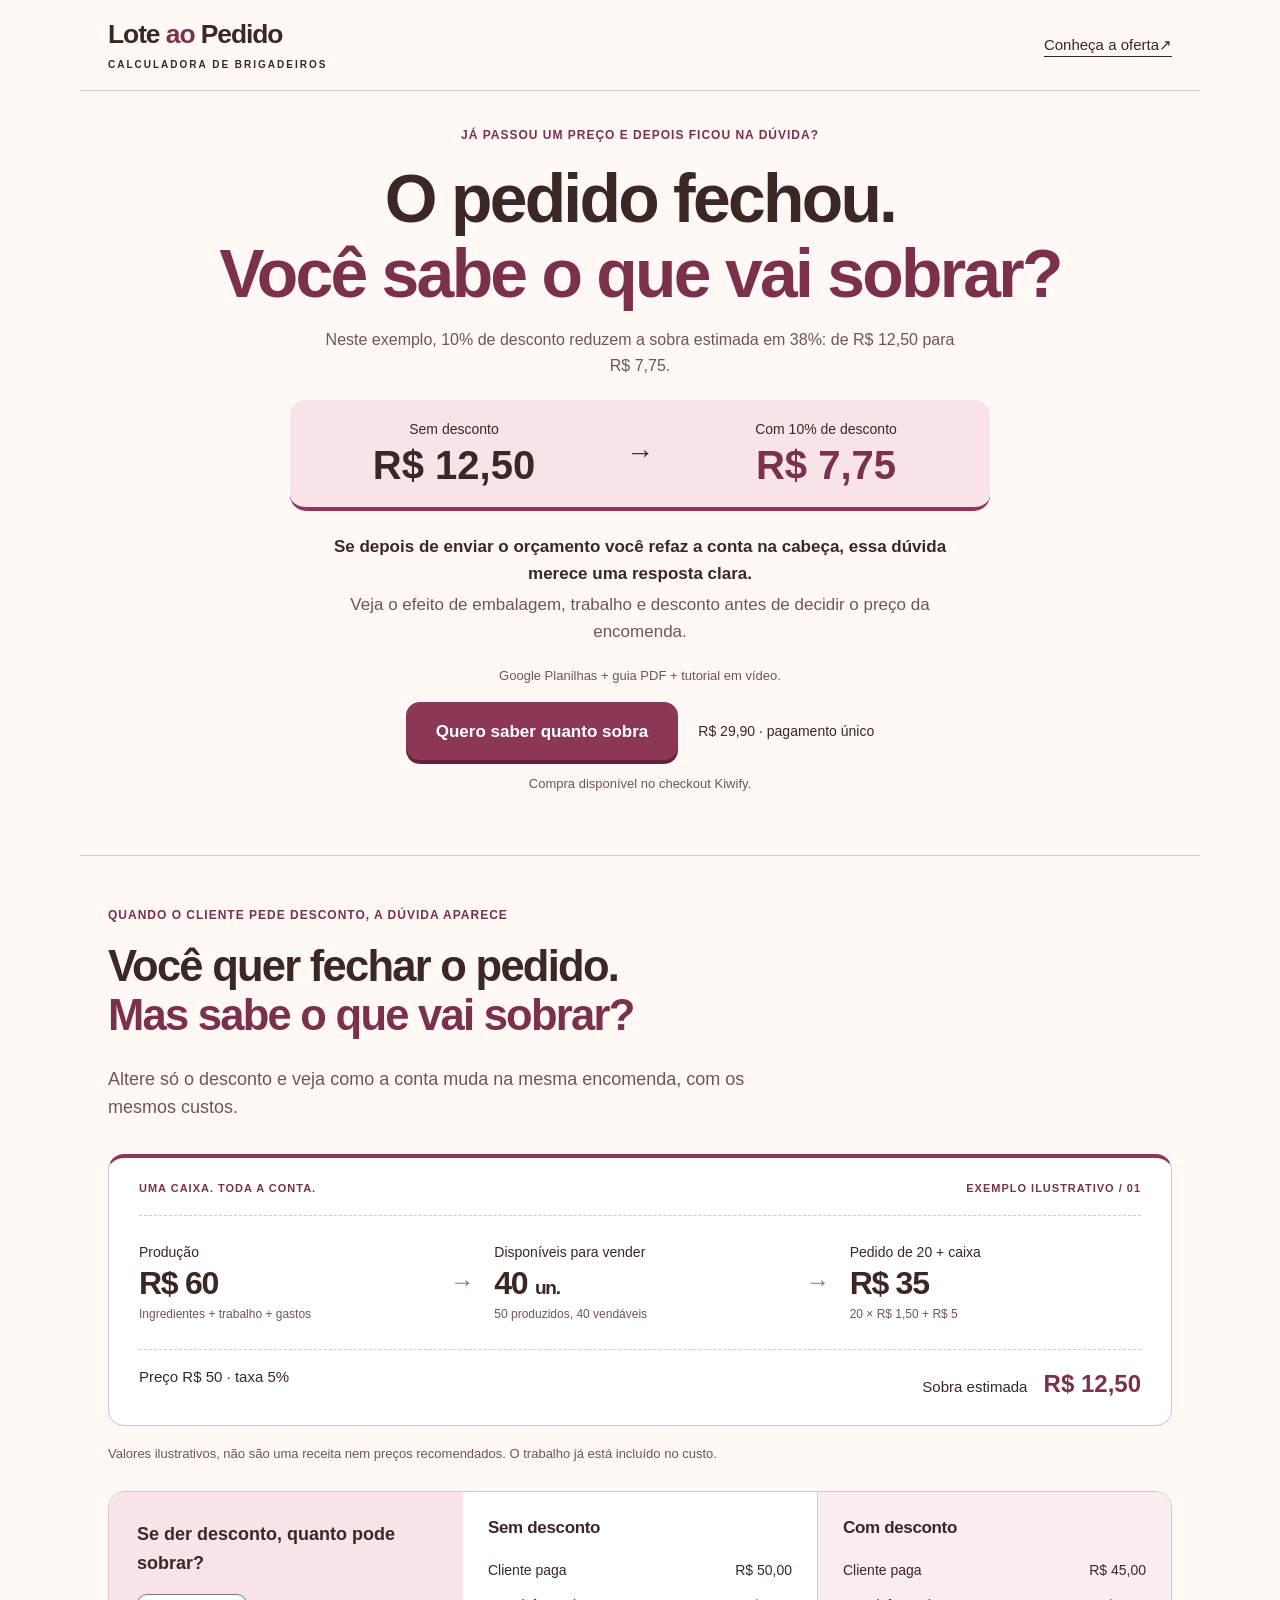
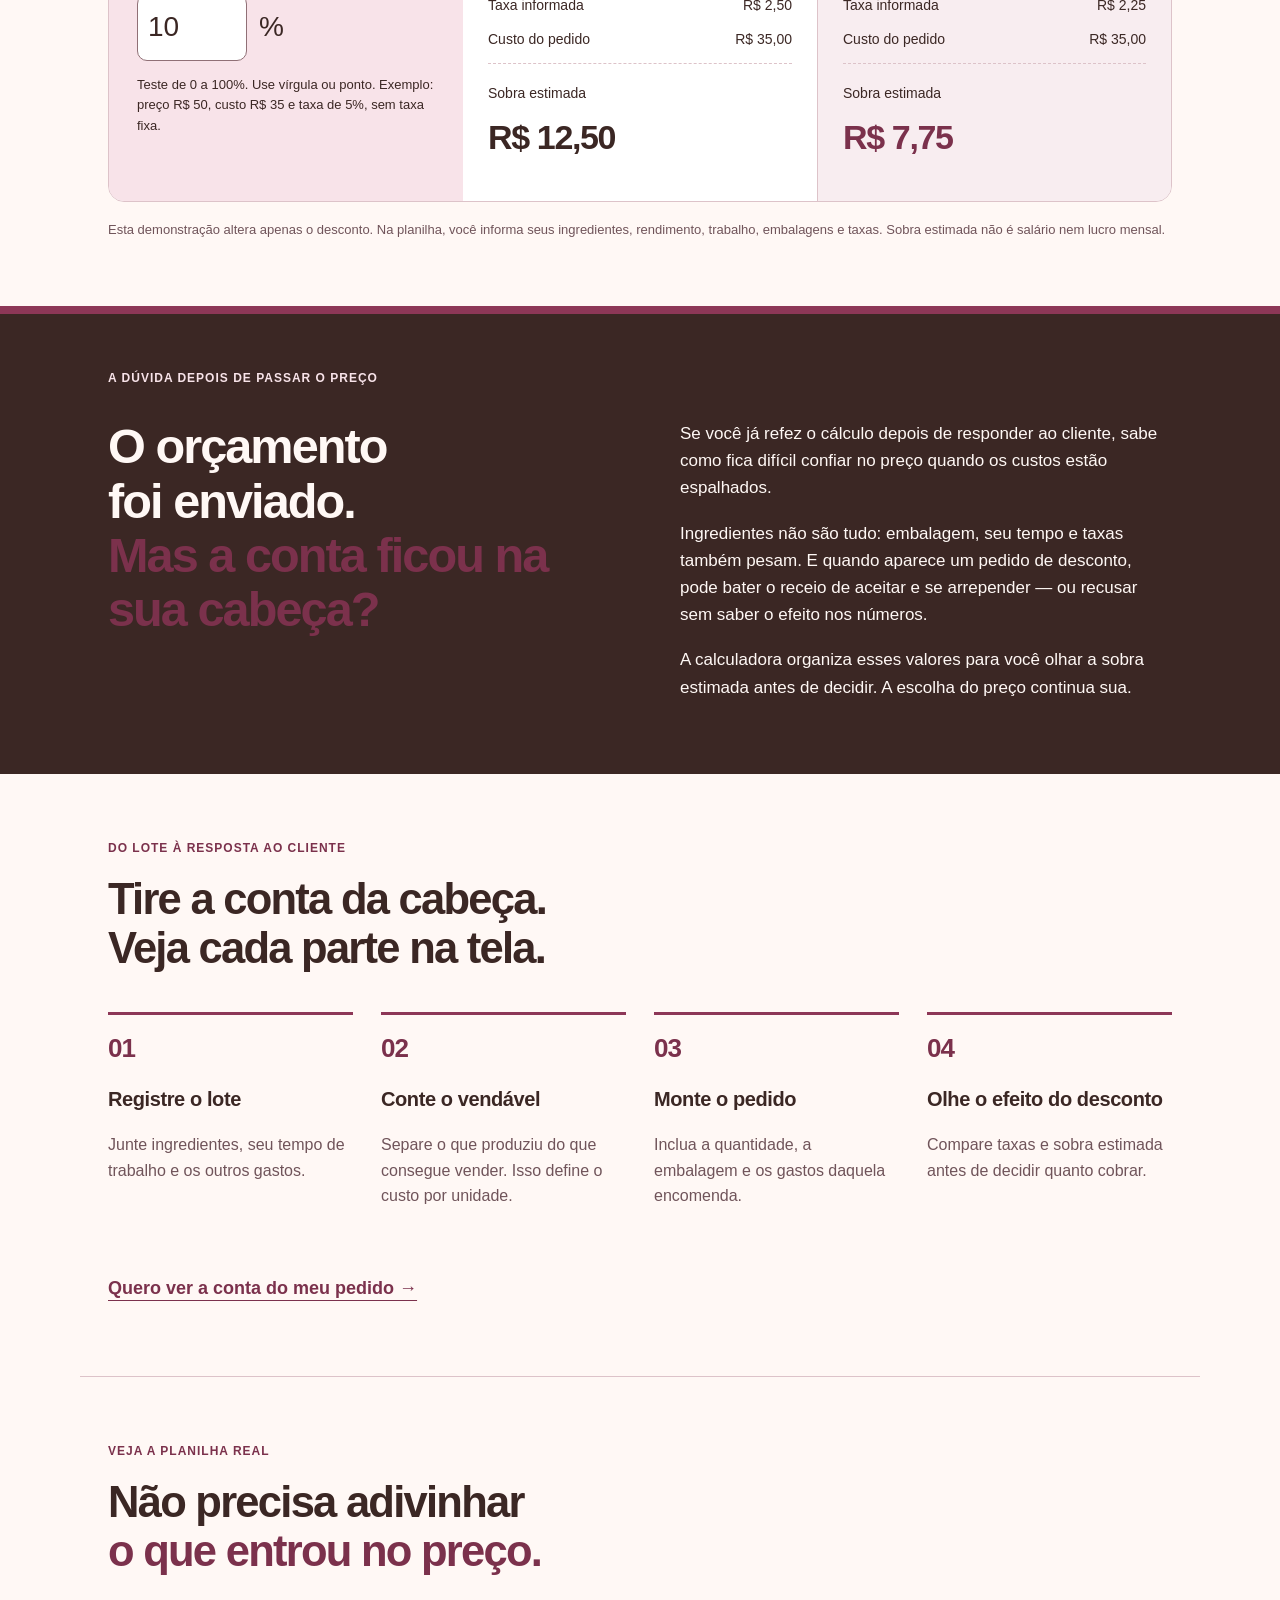
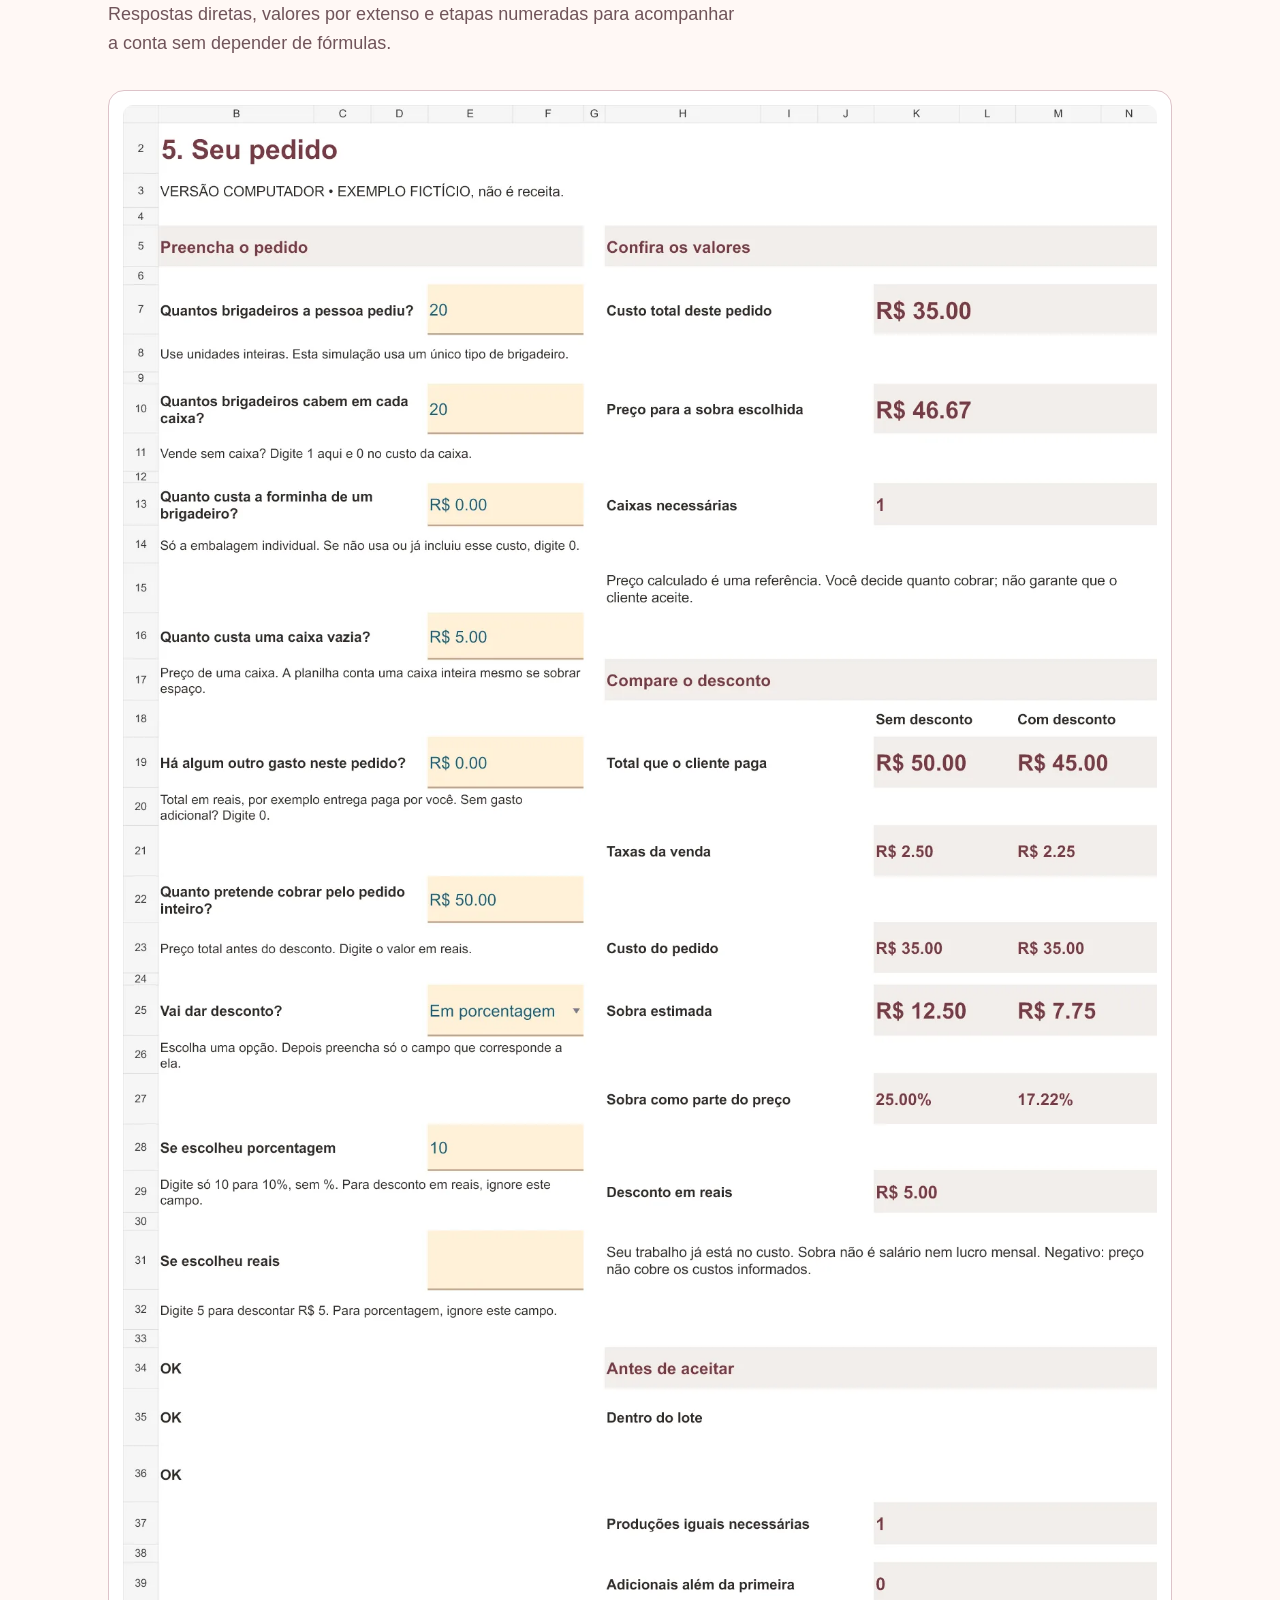
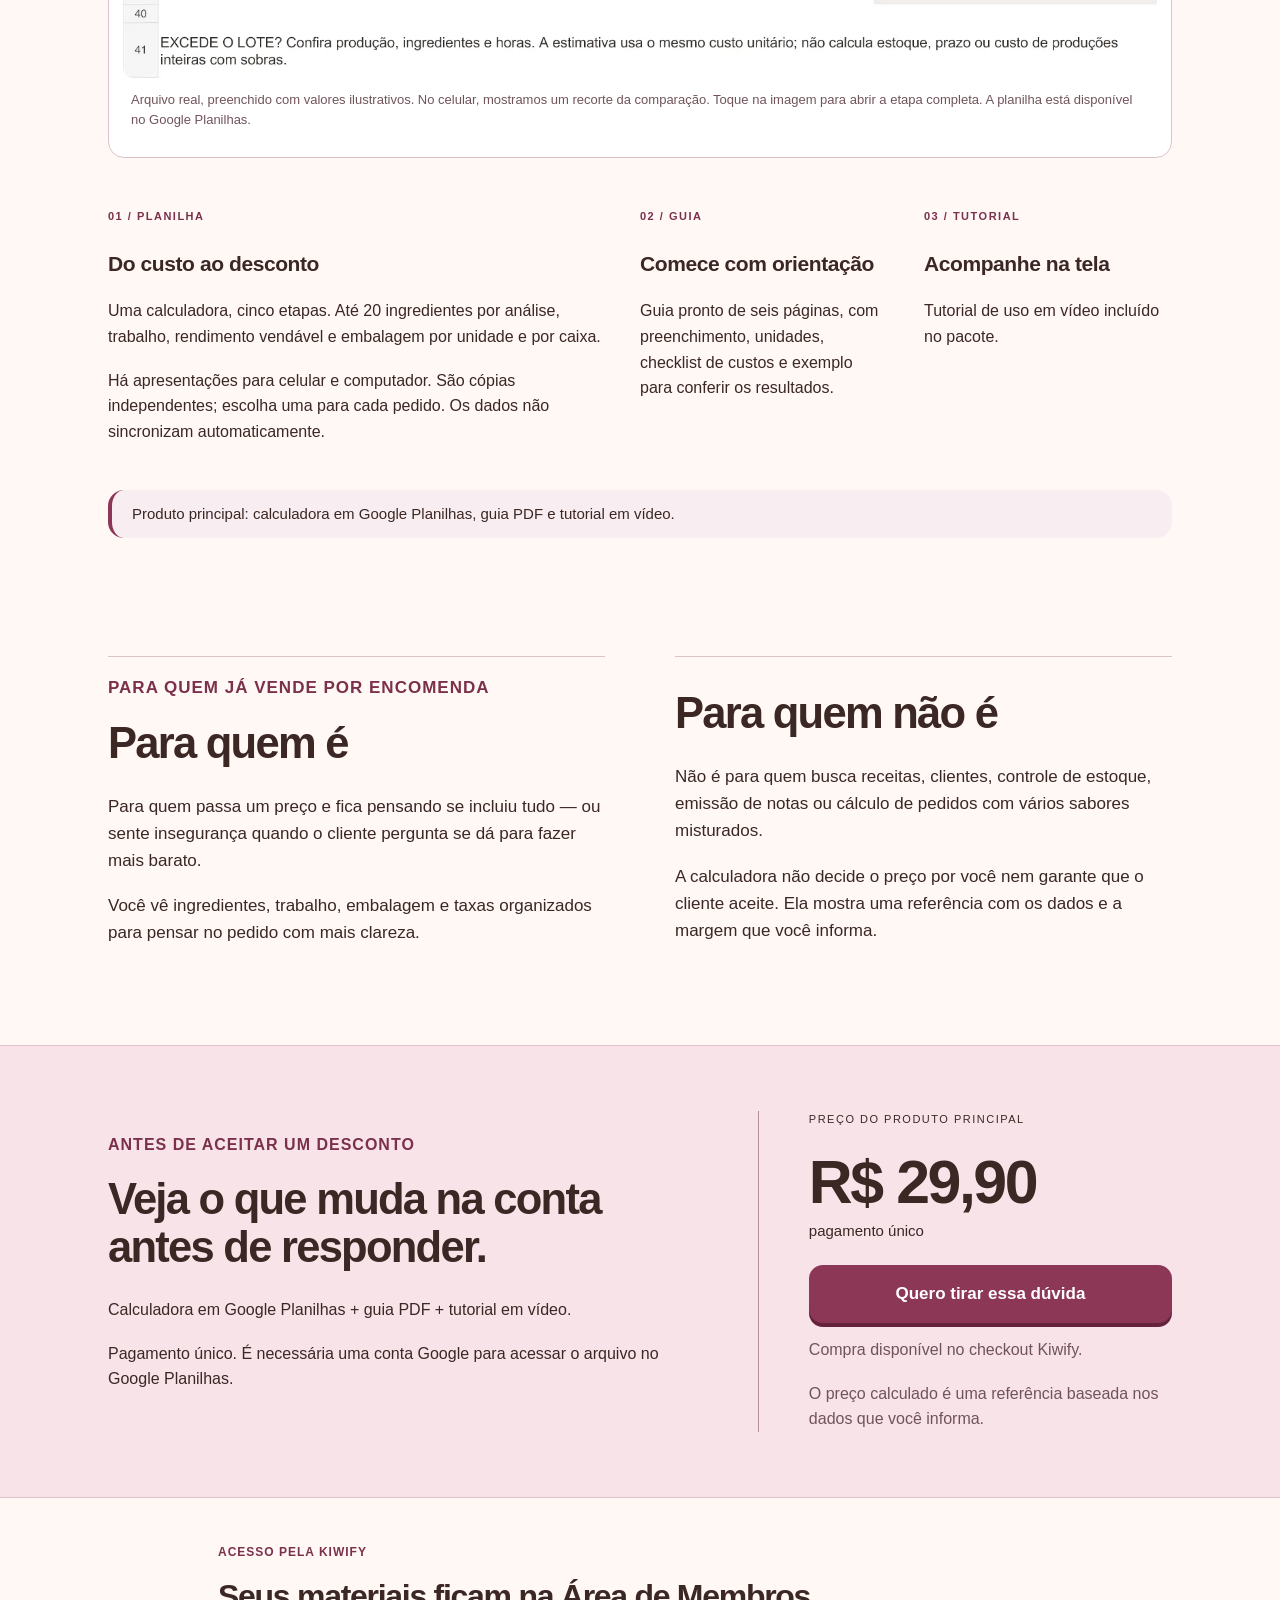
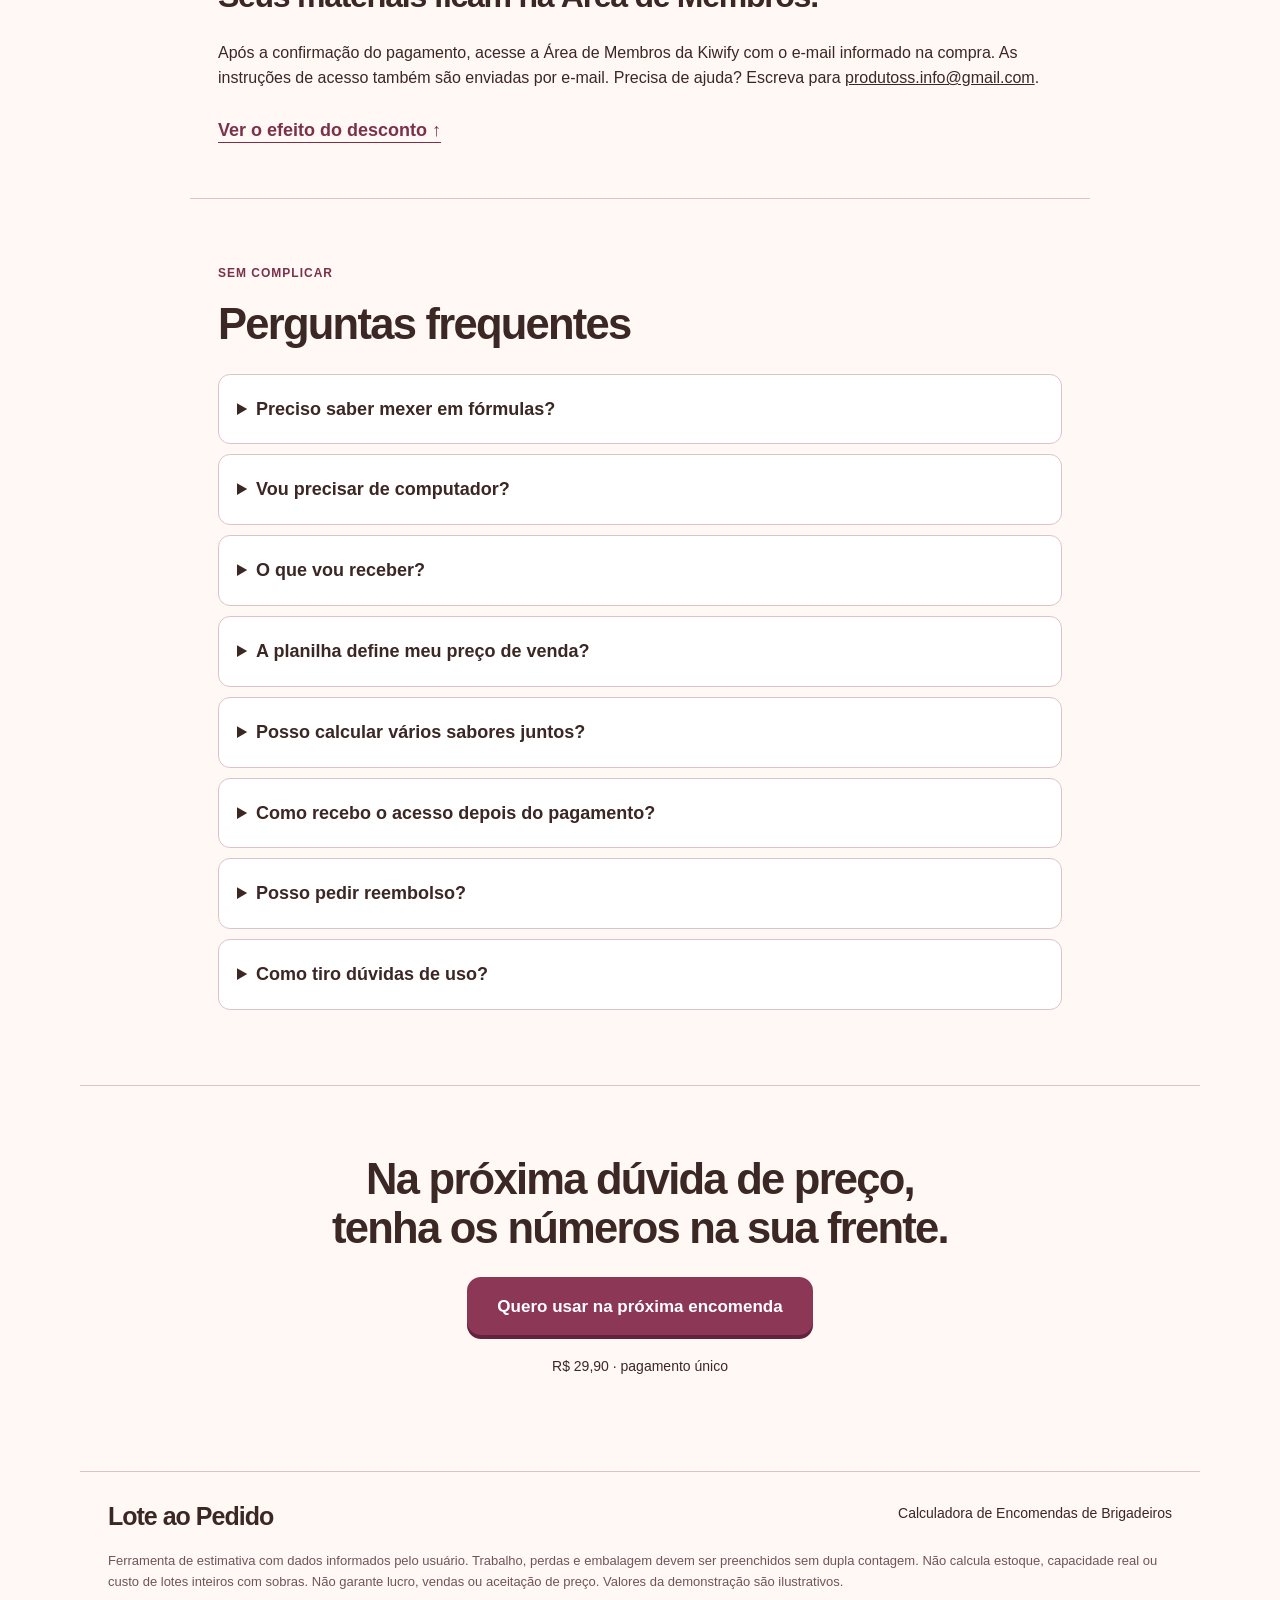
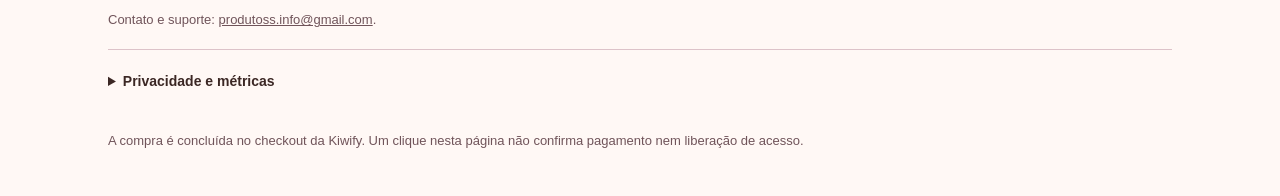
==== commit 2af24e8f: "agressiva" ====
--- a/index.html
+++ b/index.html
@@ -4,7 +4,6 @@
 <meta charset="utf-8"><meta name="viewport" content="width=device-width, initial-scale=1">
 <title>Calculadora de Encomendas de Brigadeiros | Lote ao Pedido</title>
 <meta name="description" content="Calcule sua encomenda de brigadeiros com ingredientes, trabalho, embalagem e desconto. Conheça a calculadora Lote ao Pedido. Preço: R$ 29,90.">
-<meta name="robots" content="noindex, nofollow">
 <meta property="og:title" content="Calculadora de Encomendas de Brigadeiros | Lote ao Pedido"><meta property="og:description" content="Organize custos de produção, encomendas e descontos com a calculadora em Google Planilhas. Inclui guia PDF e tutorial em vídeo."><meta property="og:type" content="website"><meta property="og:locale" content="pt_BR"><meta property="og:url" content="https://calculadora-brigadeiro.vercel.app/"><meta property="og:image" content="https://calculadora-brigadeiro.vercel.app/img/og.png">
 <meta name="theme-color" content="#8d3757"><link rel="icon" href="img/favicon.svg" type="image/svg+xml"><link rel="stylesheet" href="style.css">
 <script src="config.js"></script><script src="analytics.js"></script><script async src="https://www.googletagmanager.com/gtag/js?id=G-RWVY7CTWYT"></script><script src="app.js" defer></script>
@@ -14,17 +13,17 @@
 <header class="masthead wrap"><a class="wordmark" href="#conteudo">Lote <i>ao</i> Pedido<span>CALCULADORA DE BRIGADEIROS</span></a><a href="#oferta" class="header-link">Conheça a oferta <span aria-hidden="true">↗</span></a></header>
 <main id="conteudo">
 <section class="hero wrap" aria-labelledby="promessa">
-<p class="eyebrow">VOCÊ VENDE BRIGADEIROS POR ENCOMENDA?</p>
-<h1 id="promessa">10% de desconto.<br><span>38% a menos de sobra.</span></h1>
-<p class="open-account">Neste exemplo, cobrar R$&nbsp;5 a menos reduz a sobra estimada em R$&nbsp;4,75.</p>
+<p class="eyebrow">JÁ PASSOU UM PREÇO E DEPOIS FICOU NA DÚVIDA?</p>
+<h1 id="promessa">O pedido fechou.<br><span>Você sabe o que vai sobrar?</span></h1>
+<p class="open-account">Neste exemplo, 10% de desconto reduzem a sobra estimada em 38%: de R$&nbsp;12,50 para R$&nbsp;7,75.</p>
 <div class="hero-impact" aria-label="Exemplo ilustrativo: sobra estimada antes e depois de dez por cento de desconto"><div><span>Sem desconto</span><strong>R$&nbsp;12,50</strong></div><b aria-hidden="true">→</b><div><span>Com 10% de desconto</span><strong>R$&nbsp;7,75</strong></div></div>
-<p class="lead"><strong>Antes de confirmar o próximo pedido, confira o que sobra.</strong> Calcule o preço da sua encomenda de brigadeiros, com embalagem, trabalho e desconto na conta.</p>
+<p class="lead"><strong>Se depois de enviar o orçamento você refaz a conta na cabeça, essa dúvida merece uma resposta clara.</strong> Veja o efeito de embalagem, trabalho e desconto antes de decidir o preço da encomenda.</p>
 <p class="caption hero-format">Google Planilhas + guia PDF + tutorial em vídeo.</p>
-<div class="hero-actions"><a class="button" data-buy="hero" href="https://pay.kiwify.com.br/n6ohTC4">Quero conferir minha encomenda</a><span>R$&nbsp;29,90 · pagamento único</span></div>
+<div class="hero-actions"><a class="button" data-buy="hero" href="https://pay.kiwify.com.br/n6ohTC4">Quero saber quanto sobra</a><span>R$&nbsp;29,90 · pagamento único</span></div>
 <p class="status" data-launch-status>Compra disponível no checkout Kiwify.</p>
 </section>
 <section class="demo wrap" id="conta" aria-labelledby="demo-title">
-<div class="section-heading"><p class="eyebrow">ANTES DE RESPONDER “POSSO DAR DESCONTO”</p><h2 id="demo-title">O cliente paga menos.<br><i>Seu custo não diminui junto.</i></h2><p>Experimente alterar só o desconto. Você vê o efeito na mesma caixa, com os mesmos custos.</p></div>
+<div class="section-heading"><p class="eyebrow">QUANDO O CLIENTE PEDE DESCONTO, A DÚVIDA APARECE</p><h2 id="demo-title">Você quer fechar o pedido.<br><i>Mas sabe o que vai sobrar?</i></h2><p>Altere só o desconto e veja como a conta muda na mesma encomenda, com os mesmos custos.</p></div>
 <div class="receipt" aria-label="Resumo do exemplo ilustrativo">
 <div class="receipt-title"><span>UMA CAIXA. TODA A CONTA.</span><span>EXEMPLO ILUSTRATIVO / 01</span></div>
 <div class="receipt-flow"><div><span>Produção</span><strong>R$&nbsp;60</strong><small>Ingredientes + trabalho + gastos</small></div><b aria-hidden="true">→</b><div><span>Disponíveis para vender</span><strong>40 <em>un.</em></strong><small>50 produzidos, 40 vendáveis</small></div><b aria-hidden="true">→</b><div><span>Pedido de 20 + caixa</span><strong>R$&nbsp;35</strong><small>20 × R$ 1,50 + R$ 5</small></div></div>
@@ -32,18 +31,18 @@
 </div>
 <p class="caption">Valores ilustrativos, não são uma receita nem preços recomendados. O trabalho já está incluído no custo.</p>
 
-<div class="comparison"><div class="discount-control"><label for="desconto">Quanto de desconto você daria?</label><div><input id="desconto" type="text" inputmode="decimal" maxlength="12" value="10" aria-describedby="demo-hint demo-error"><span>%</span></div><p id="demo-hint">De 0 a 100%. Use vírgula ou ponto nos decimais. Preço original R$ 50, custo R$ 35 e taxa de 5%. Sem taxa fixa.</p><p id="demo-error" role="alert"></p></div>
+<div class="comparison"><div class="discount-control"><label for="desconto">Se der desconto, quanto pode sobrar?</label><div><input id="desconto" type="text" inputmode="decimal" maxlength="12" value="10" aria-describedby="demo-hint demo-error"><span>%</span></div><p id="demo-hint">Teste de 0 a 100%. Use vírgula ou ponto. Exemplo: preço R$ 50, custo R$ 35 e taxa de 5%, sem taxa fixa.</p><p id="demo-error" role="alert"></p></div>
 <div class="comparison-results" aria-live="polite" aria-atomic="true"><div><h3>Sem desconto</h3><dl><div><dt>Cliente paga</dt><dd>R$&nbsp;50,00</dd></div><div><dt>Taxa informada</dt><dd>R$&nbsp;2,50</dd></div><div><dt>Custo do pedido</dt><dd>R$&nbsp;35,00</dd></div><div class="sum"><dt>Sobra estimada</dt><dd>R$&nbsp;12,50</dd></div></dl></div><div class="after"><h3>Com desconto</h3><dl><div><dt>Cliente paga</dt><dd id="preco-final">R$&nbsp;45,00</dd></div><div><dt>Taxa informada</dt><dd id="taxa-final">R$&nbsp;2,25</dd></div><div><dt>Custo do pedido</dt><dd>R$&nbsp;35,00</dd></div><div class="sum"><dt>Sobra estimada</dt><dd id="sobra-final">R$&nbsp;7,75</dd></div></dl></div></div></div>
 <p class="caption">Esta demonstração altera apenas o desconto. Na planilha, você informa seus ingredientes, rendimento, trabalho, embalagens e taxas. Sobra estimada não é salário nem lucro mensal.</p><noscript><p>Ative JavaScript para alterar o desconto. O exemplo de 10% acima continua disponível para leitura.</p></noscript>
 </section>
-<section class="problem"><div class="wrap editorial"><p class="eyebrow">A ENCOMENDA NÃO TERMINA NO INGREDIENTE</p><h2>Vender a caixa não basta.<br>Confira se o preço cobre a conta.</h2><div><p>Você sabe o que pagou no leite condensado. Mas a caixa, o tempo de produção e as unidades que ficaram para amostras também entram na conta.</p><p>Quando esses valores ficam espalhados, cada pedido exige refazer contas. E dar desconto sem conferir o custo muda a sobra que você esperava.</p><p>A calculadora reúne essas partes para você comparar o preço com os componentes à vista.</p></div></div></section>
-<section class="wrap mechanism" aria-labelledby="mechanism-title"><p class="eyebrow">O CAMINHO LOTE AO PEDIDO</p><h2 id="mechanism-title">Cada encomenda começa<br>na sua produção.</h2><ol class="steps"><li><span>01</span><h3>Registre o lote</h3><p>Ingredientes usados, tempo de trabalho e parcela dos outros gastos.</p></li><li><span>02</span><h3>Conte o vendável</h3><p>Separe o que produziu do que pode vender. Essa quantidade define o custo por unidade.</p></li><li><span>03</span><h3>Monte a encomenda</h3><p>Quantidade pedida, unidades por caixa, embalagens e gastos daquele pedido.</p></li><li><span>04</span><h3>Compare o desconto</h3><p>Veja preço de referência, taxas e sobra estimada, com e sem desconto.</p></li></ol><a class="text-link" data-buy="mecanismo" href="https://pay.kiwify.com.br/n6ohTC4">Quero calcular minha encomenda →</a></section>
-<section class="product wrap" id="planilha"><div class="section-heading"><p class="eyebrow">VEJA A PLANILHA REAL</p><h2>Você preenche os amarelos.<br><i>As fórmulas fazem as contas.</i></h2><p>Perguntas diretas, medidas por extenso e etapas numeradas. Abaixo, a prévia local do arquivo que já foi desenvolvido.</p></div>
+<section class="problem"><div class="wrap editorial"><p class="eyebrow">A DÚVIDA DEPOIS DE PASSAR O PREÇO</p><h2>O orçamento foi enviado.<br><i>Mas a conta ficou na sua cabeça?</i></h2><div><p>Se você já refez o cálculo depois de responder ao cliente, sabe como fica difícil confiar no preço quando os custos estão espalhados.</p><p>Ingredientes não são tudo: embalagem, seu tempo e taxas também pesam. E quando aparece um pedido de desconto, pode bater o receio de aceitar e se arrepender — ou recusar sem saber o efeito nos números.</p><p>A calculadora organiza esses valores para você olhar a sobra estimada antes de decidir. A escolha do preço continua sua.</p></div></div></section>
+<section class="wrap mechanism" aria-labelledby="mechanism-title"><p class="eyebrow">DO LOTE À RESPOSTA AO CLIENTE</p><h2 id="mechanism-title">Tire a conta da cabeça.<br>Veja cada parte na tela.</h2><ol class="steps"><li><span>01</span><h3>Registre o lote</h3><p>Junte ingredientes, seu tempo de trabalho e os outros gastos.</p></li><li><span>02</span><h3>Conte o vendável</h3><p>Separe o que produziu do que consegue vender. Isso define o custo por unidade.</p></li><li><span>03</span><h3>Monte o pedido</h3><p>Inclua a quantidade, a embalagem e os gastos daquela encomenda.</p></li><li><span>04</span><h3>Olhe o efeito do desconto</h3><p>Compare taxas e sobra estimada antes de decidir quanto cobrar.</p></li></ol><a class="text-link" data-buy="mecanismo" href="https://pay.kiwify.com.br/n6ohTC4">Quero ver a conta do meu pedido →</a></section>
+<section class="product wrap" id="planilha"><div class="section-heading"><p class="eyebrow">VEJA A PLANILHA REAL</p><h2>Não precisa adivinhar<br><i>o que entrou no preço.</i></h2><p>Respostas diretas, valores por extenso e etapas numeradas para acompanhar a conta sem depender de fórmulas.</p></div>
 <figure><a href="img/pedido.webp" aria-label="Abrir imagem ampliada da etapa Seu pedido"><picture><source media="(max-width: 760px)" srcset="img/comparacao.webp" width="811" height="905"><img src="img/pedido.webp" alt="Planilha real para computador, com campos amarelos à esquerda e comparação: sobra de 12,50 reais sem desconto e 7,75 reais com desconto." width="1518" height="2309" loading="lazy"></picture></a><figcaption>Arquivo real, preenchido com valores ilustrativos. No celular, mostramos um recorte da comparação. Toque na imagem para abrir a etapa completa. A planilha está disponível no Google Planilhas.</figcaption></figure>
 <div class="deliverables"><div><span>01 / PLANILHA</span><h3>Do custo ao desconto</h3><p>Uma calculadora, cinco etapas. Até 20 ingredientes por análise, trabalho, rendimento vendável e embalagem por unidade e por caixa.</p><p>Há apresentações para celular e computador. São cópias independentes; escolha uma para cada pedido. Os dados não sincronizam automaticamente.</p></div><div><span>02 / GUIA</span><h3>Comece com orientação</h3><p>Guia pronto de seis páginas, com preenchimento, unidades, checklist de custos e exemplo para conferir os resultados.</p></div><div><span>03 / TUTORIAL</span><h3>Acompanhe na tela</h3><p>Tutorial de uso em vídeo incluído no pacote.</p></div></div>
 <p class="note">Produto principal: calculadora em Google Planilhas, guia PDF e tutorial em vídeo.</p></section>
-<section class="fit wrap"><div><p class="eyebrow">UMA TAREFA BEM DEFINIDA</p><h2>Para quem é</h2><p>Você já produz brigadeiros por encomenda e quer reunir custos, montar o pedido e conferir o efeito de um desconto.</p><p>Você pode fazer uma conta própria ou usar ferramentas gratuitas. Aqui, o valor está no caminho organizado do lote vendável à caixa que vai entregar.</p></div><div><h2>Para quem não é</h2><p>Não atende quem busca receitas, clientes, controle de estoque, emissão de notas ou mistura de sabores no mesmo pedido.</p><p>Calcula uma composição por vez. O preço de referência usa os custos e a margem que você informa; a decisão de quanto cobrar continua sua.</p></div></section>
-<section class="offer" id="oferta"><div class="wrap offer-inner"><div><p class="eyebrow">ANTES DE RESPONDER AO PRÓXIMO PEDIDO</p><h2>Confira os custos antes de dizer “fechado”.</h2><p>Calculadora em Google Planilhas + guia PDF + tutorial em vídeo.</p><p>Pagamento único. É necessária uma conta Google para acessar o arquivo no Google Planilhas.</p></div><div class="purchase"><p>PREÇO DO PRODUTO PRINCIPAL</p><strong class="price">R$&nbsp;29,90</strong><span>pagamento único</span><a class="button" data-buy="oferta" href="https://pay.kiwify.com.br/n6ohTC4">Quero conferir os custos</a><p class="status" data-launch-status>Compra disponível no checkout Kiwify.</p><p class="caption">O preço calculado é uma referência baseada nos dados que você informa.</p></div></div></section>
+<section class="fit wrap"><div><p class="eyebrow">PARA QUEM JÁ VENDE POR ENCOMENDA</p><h2>Para quem é</h2><p>Para quem passa um preço e fica pensando se incluiu tudo — ou sente insegurança quando o cliente pergunta se dá para fazer mais barato.</p><p>Você vê ingredientes, trabalho, embalagem e taxas organizados para pensar no pedido com mais clareza.</p></div><div><h2>Para quem não é</h2><p>Não é para quem busca receitas, clientes, controle de estoque, emissão de notas ou cálculo de pedidos com vários sabores misturados.</p><p>A calculadora não decide o preço por você nem garante que o cliente aceite. Ela mostra uma referência com os dados e a margem que você informa.</p></div></section>
+<section class="offer" id="oferta"><div class="wrap offer-inner"><div><p class="eyebrow">ANTES DE ACEITAR UM DESCONTO</p><h2>Veja o que muda na conta antes de responder.</h2><p>Calculadora em Google Planilhas + guia PDF + tutorial em vídeo.</p><p>Pagamento único. É necessária uma conta Google para acessar o arquivo no Google Planilhas.</p></div><div class="purchase"><p>PREÇO DO PRODUTO PRINCIPAL</p><strong class="price">R$&nbsp;29,90</strong><span>pagamento único</span><a class="button" data-buy="oferta" href="https://pay.kiwify.com.br/n6ohTC4">Quero tirar essa dúvida</a><p class="status" data-launch-status>Compra disponível no checkout Kiwify.</p><p class="caption">O preço calculado é uma referência baseada nos dados que você informa.</p></div></div></section>
 <section class="wrap launch" id="pre-lancamento" tabindex="-1"><p class="eyebrow">ACESSO PELA KIWIFY</p><h2>Seus materiais ficam na Área de Membros.</h2><p>Após a confirmação do pagamento, acesse a Área de Membros da Kiwify com o e-mail informado na compra. As instruções de acesso também são enviadas por e-mail. Precisa de ajuda? Escreva para <a href="mailto:produtoss.info@gmail.com">produtoss.info@gmail.com</a>.</p><a class="text-link" href="#conta">Ver o efeito do desconto ↑</a></section>
 <section class="faq wrap" id="duvidas"><p class="eyebrow">SEM COMPLICAR</p><h2>Perguntas frequentes</h2>
 <details><summary>Preciso saber mexer em fórmulas?</summary><p>Você preenche os espaços amarelos e acompanha os resultados. As cinco etapas têm perguntas e orientações. O guia explica unidades, rateio e leitura da sobra.</p></details>
@@ -55,7 +54,7 @@
 <details><summary>Posso pedir reembolso?</summary><p>Em compras online, você pode exercer o direito de arrependimento em até 7 dias, conforme o art. 49 do Código de Defesa do Consumidor. Para solicitar, use o atendimento da Kiwify ou escreva para <a href="mailto:produtoss.info@gmail.com">produtoss.info@gmail.com</a>.</p></details>
 <details><summary>Como tiro dúvidas de uso?</summary><p>Para ajuda com acesso ou uso dos materiais, escreva para <a href="mailto:produtoss.info@gmail.com">produtoss.info@gmail.com</a>.</p></details>
 </section>
-<section class="wrap final-cta"><h2>Antes de aceitar o próximo pedido,<br>coloque os custos na conta.</h2><a class="button" data-buy="final" href="https://pay.kiwify.com.br/n6ohTC4">Quero conferir minha encomenda</a><p>R$&nbsp;29,90 · pagamento único</p></section>
+<section class="wrap final-cta"><h2>Na próxima dúvida de preço,<br>tenha os números na sua frente.</h2><a class="button" data-buy="final" href="https://pay.kiwify.com.br/n6ohTC4">Quero usar na próxima encomenda</a><p>R$&nbsp;29,90 · pagamento único</p></section>
 </main>
 <footer class="wrap"><div class="footer-head"><strong>Lote ao Pedido</strong><span>Calculadora de Encomendas de Brigadeiros</span></div><p>Ferramenta de estimativa com dados informados pelo usuário. Trabalho, perdas e embalagem devem ser preenchidos sem dupla contagem. Não calcula estoque, capacidade real ou custo de lotes inteiros com sobras. Não garante lucro, vendas ou aceitação de preço. Valores da demonstração são ilustrativos.</p><p>Contato e suporte: <a href="mailto:produtoss.info@gmail.com">produtoss.info@gmail.com</a>.</p><details id="privacidade"><summary>Privacidade e métricas</summary><p>Esta página usa Google Analytics (G-RWVY7CTWYT) para medir visualizações e cliques em botões. O armazenamento analítico fica habilitado; armazenamento de publicidade, personalização de anúncios e dados de publicidade ficam desativados. São enviados eventos de visualização, clique em CTA e clique para checkout; nenhum evento de compra. Só o caminho da página e parâmetros de campanha previamente autorizados são enviados, sem dados inseridos em formulários. Para dúvidas sobre privacidade, escreva para <a href="mailto:produtoss.info@gmail.com">produtoss.info@gmail.com</a>.</p></details><p class="caption">A compra é concluída no checkout da Kiwify. Um clique nesta página não confirma pagamento nem liberação de acesso.</p></footer>
 <aside class="mobile-bar" aria-label="Oferta"><span><b>R$&nbsp;29,90</b><small>pagamento único</small></span><a class="button" data-buy="barra" href="https://pay.kiwify.com.br/n6ohTC4">Ver a oferta</a></aside>
